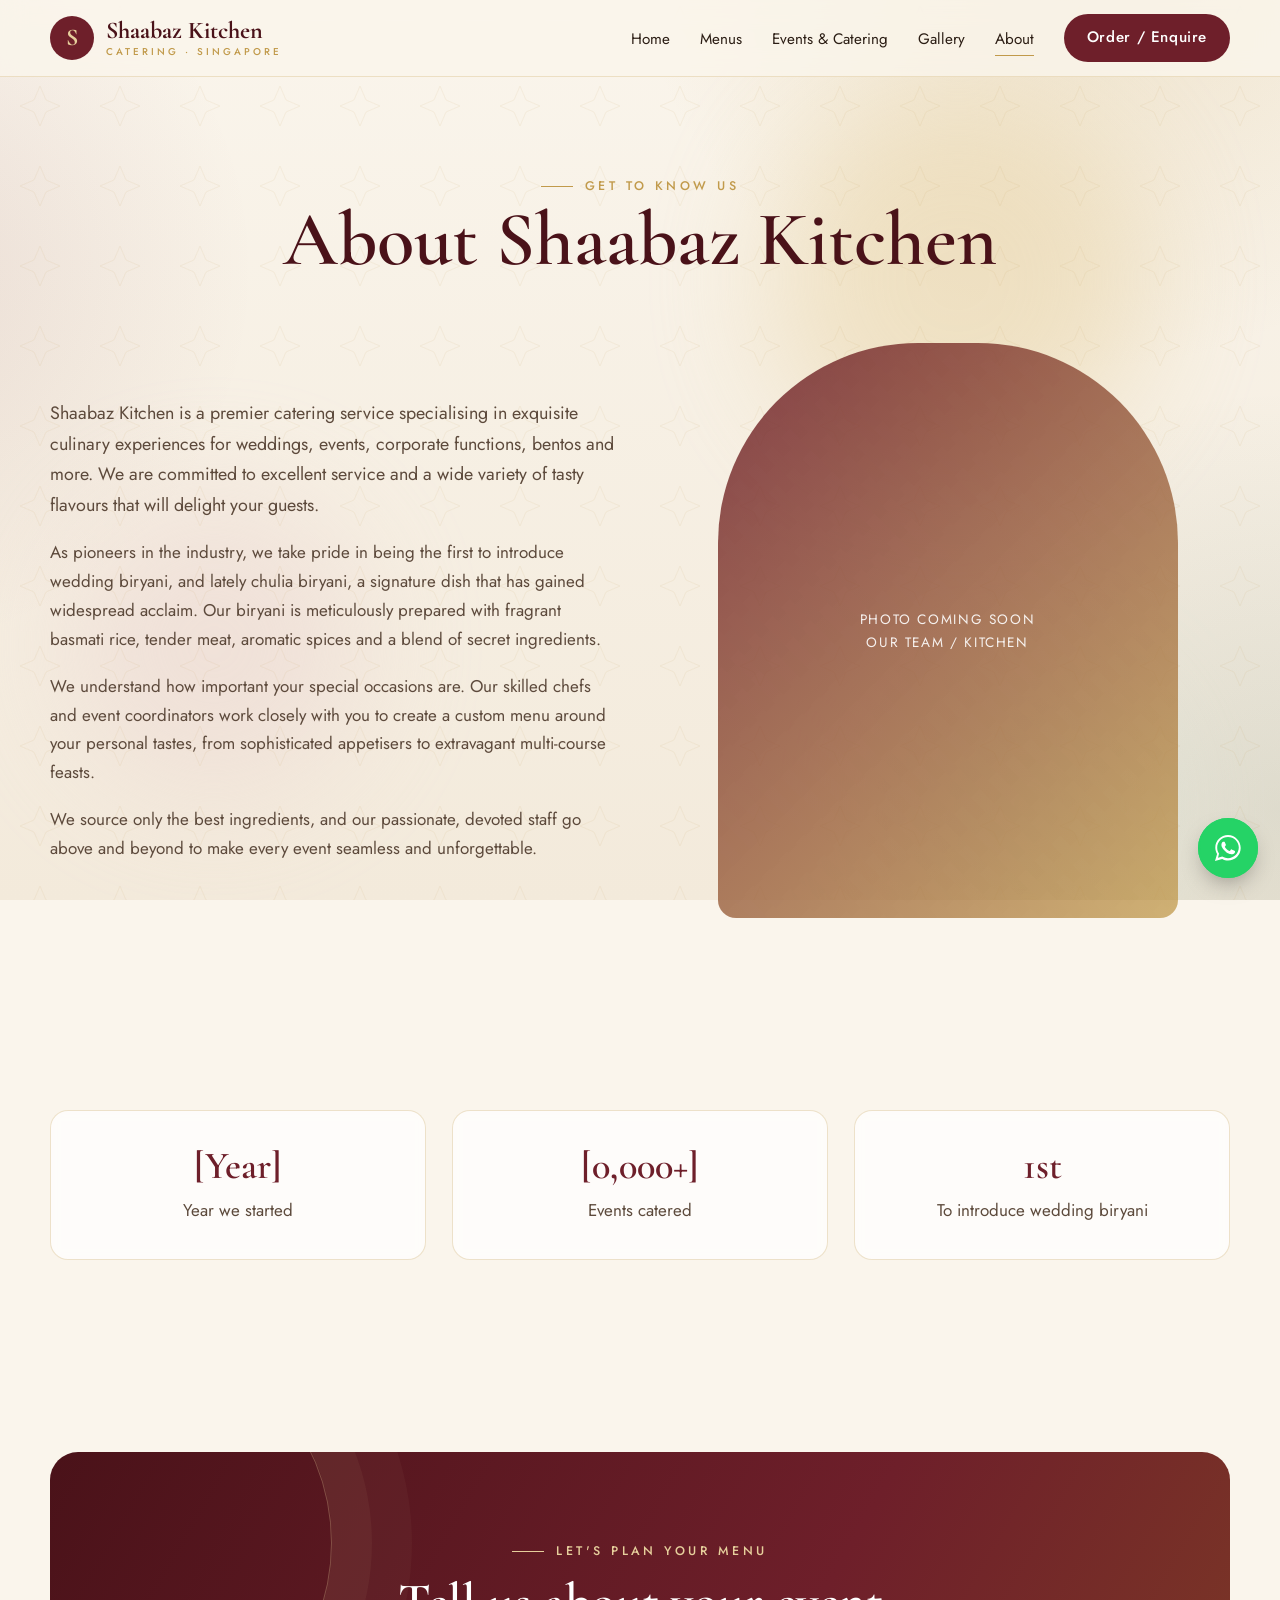
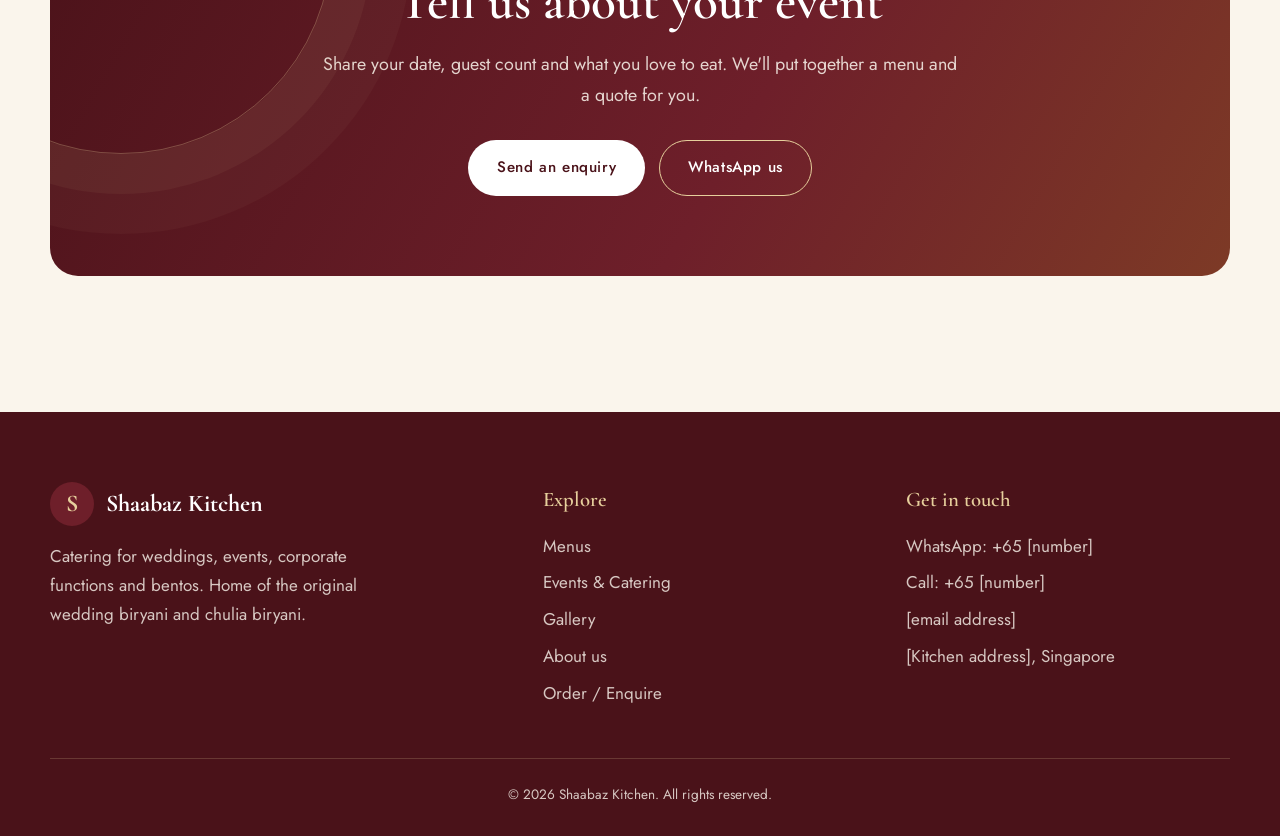
==== about.html @ a8454fdf "Build first version of the new Shaabaz Kitchen website Static site (HTML/CSS/JS, no build step) with" ====
<!doctype html>
<html lang="en">
<head>
<meta charset="utf-8">
<meta name="viewport" content="width=device-width, initial-scale=1">
<title>About Us | Shaabaz Kitchen, Pioneers of Wedding Biryani</title>
<meta name="description" content="Shaabaz Kitchen is a Singapore catering service and the first to introduce wedding biryani and chulia biryani. Learn our story.">
<link rel="canonical" href="https://shaabazkitchen.sg/about.html">
<meta property="og:type" content="website">
<meta property="og:site_name" content="Shaabaz Kitchen">
<meta property="og:title" content="About Us | Shaabaz Kitchen, Pioneers of Wedding Biryani">
<meta property="og:description" content="Shaabaz Kitchen is a Singapore catering service and the first to introduce wedding biryani and chulia biryani. Learn our story.">
<meta property="og:url" content="https://shaabazkitchen.sg/about.html">
<meta property="og:image" content="https://shaabazkitchen.sg/images/og-image.png">
<meta name="theme-color" content="#6e1f2a">
<link rel="icon" href="images/favicon.svg" type="image/svg+xml">
<link rel="preconnect" href="https://fonts.googleapis.com">
<link rel="preconnect" href="https://fonts.gstatic.com" crossorigin>
<link href="https://fonts.googleapis.com/css2?family=Cormorant+Garamond:ital,wght@0,500;0,600;0,700;1,500&family=Jost:wght@300;400;500&display=swap" rel="stylesheet">
<link rel="stylesheet" href="css/style.css">
</head>
<body>
<div class="bg-layers" aria-hidden="true"><span></span><span></span><span></span></div>
<div class="bg-pattern" aria-hidden="true"></div>

<header class="site-header">
  <nav class="nav wrap" aria-label="Main">
    <a class="logo" href="index.html" aria-label="Shaabaz Kitchen home">
      <span class="logo-mark">S</span>
      <span class="logo-text">Shaabaz Kitchen<small>CATERING · SINGAPORE</small></span>
    </a>
    <button class="menu-toggle" aria-label="Open menu" aria-expanded="false" aria-controls="nav-links"><span></span><span></span><span></span></button>
    <ul class="nav-links" id="nav-links">
      <li><a href="index.html">Home</a></li><li><a href="menus.html">Menus</a></li><li><a href="events.html">Events &amp; Catering</a></li><li><a href="gallery.html">Gallery</a></li><li><a href="about.html" aria-current="page">About</a></li>
      <li><a class="btn btn-primary" href="contact.html">Order / Enquire</a></li>
    </ul>
  </nav>
</header>

<main>

<section class="page-hero">
  <div class="wrap">
    <span class="eyebrow reveal">Get to know us</span>
    <h1 class="reveal d1">About Shaabaz Kitchen</h1>
  </div>
</section>
<section style="padding-top:10px">
  <div class="wrap grid-2">
    <div class="reveal">
      <p class="lead">Shaabaz Kitchen is a premier catering service specialising in exquisite culinary experiences for weddings, events, corporate functions, bentos and more. We are committed to excellent service and a wide variety of tasty flavours that will delight your guests.</p>
      <p style="margin-top:18px;color:var(--ink-soft)">As pioneers in the industry, we take pride in being the first to introduce wedding biryani, and lately chulia biryani, a signature dish that has gained widespread acclaim. Our biryani is meticulously prepared with fragrant basmati rice, tender meat, aromatic spices and a blend of secret ingredients.</p>
      <p style="margin-top:18px;color:var(--ink-soft)">We understand how important your special occasions are. Our skilled chefs and event coordinators work closely with you to create a custom menu around your personal tastes, from sophisticated appetisers to extravagant multi-course feasts.</p>
      <p style="margin-top:18px;color:var(--ink-soft)">We source only the best ingredients, and our passionate, devoted staff go above and beyond to make every event seamless and unforgettable.</p>
    </div>
    <div class="reveal d1" style="max-width:460px;margin-inline:auto;width:100%"><div class="ph" style="aspect-ratio:4/5;border-radius:200px 200px var(--radius) var(--radius)">Photo coming soon<br>Our team / kitchen</div></div>
  </div>
</section>
<section>
  <div class="wrap grid-3">
    <div class="card reveal center"><h3 style="font-size:2.4rem;color:var(--maroon)">[Year]</h3><p>Year we started</p></div>
    <div class="card reveal d1 center"><h3 style="font-size:2.4rem;color:var(--maroon)">[0,000+]</h3><p>Events catered</p></div>
    <div class="card reveal d2 center"><h3 style="font-size:2.4rem;color:var(--maroon)">1st</h3><p>To introduce wedding biryani</p></div>
  </div>
</section>

<section class="cta">
  <div class="wrap">
    <div class="band reveal">
      <span class="eyebrow">Let's plan your menu</span>
      <h2>Tell us about your event</h2>
      <p class="lead" style="margin-inline:auto">Share your date, guest count and what you love to eat. We'll put together a menu and a quote for you.</p>
      <div class="btn-row">
        <a class="btn btn-light" href="contact.html">Send an enquiry</a>
        <a class="btn btn-ghost" href="https://wa.me/6500000000" target="_blank" rel="noopener">WhatsApp us</a>
      </div>
    </div>
  </div>
</section>
</main>

<footer class="site-footer">
  <div class="wrap footer-grid">
    <div>
      <a class="logo" href="index.html"><span class="logo-mark">S</span><span class="logo-text">Shaabaz Kitchen</span></a>
      <p style="margin-top:16px;max-width:360px">Catering for weddings, events, corporate functions and bentos. Home of the original wedding biryani and chulia biryani.</p>
    </div>
    <div>
      <h4>Explore</h4>
      <ul>
        <li><a href="menus.html">Menus</a></li>
        <li><a href="events.html">Events &amp; Catering</a></li>
        <li><a href="gallery.html">Gallery</a></li>
        <li><a href="about.html">About us</a></li>
        <li><a href="contact.html">Order / Enquire</a></li>
      </ul>
    </div>
    <div>
      <h4>Get in touch</h4>
      <ul>
        <li><a href="https://wa.me/6500000000" target="_blank" rel="noopener">WhatsApp: +65 [number]</a></li>
        <li><a href="tel:+6500000000">Call: +65 [number]</a></li>
        <li><a href="mailto:hello@shaabazkitchen.sg">[email address]</a></li>
        <li>[Kitchen address], Singapore</li>
      </ul>
    </div>
  </div>
  <div class="wrap footer-bottom">© <span id="year">2026</span> Shaabaz Kitchen. All rights reserved.</div>
</footer>

<a class="wa-float" href="https://wa.me/6500000000?text=Hi%20Shaabaz%20Kitchen!%20I%27d%20like%20to%20enquire%20about%20catering." target="_blank" rel="noopener" aria-label="Chat with us on WhatsApp"><svg viewBox="0 0 32 32" aria-hidden="true"><path d="M16 3C9 3 3.3 8.6 3.3 15.6c0 2.3.6 4.5 1.8 6.4L3 29l7.2-1.9c1.8 1 3.8 1.5 5.8 1.5 7 0 12.7-5.6 12.7-12.6S23 3 16 3zm0 23.2c-1.9 0-3.7-.5-5.3-1.4l-.4-.2-4.3 1.1 1.1-4.1-.3-.4c-1-1.6-1.6-3.5-1.6-5.5C5.2 9.8 10 5.1 16 5.1s10.8 4.7 10.8 10.5S21.9 26.2 16 26.2zm5.9-7.8c-.3-.2-1.9-.9-2.2-1-.3-.1-.5-.2-.7.2-.2.3-.8 1-1 1.2-.2.2-.4.2-.7.1-.3-.2-1.4-.5-2.6-1.6-1-.9-1.6-1.9-1.8-2.2-.2-.3 0-.5.1-.7l.5-.6c.2-.2.2-.3.3-.6.1-.2 0-.4 0-.6l-1-2.4c-.3-.6-.5-.5-.7-.5h-.6c-.2 0-.6.1-.9.4-.3.3-1.2 1.1-1.2 2.8s1.2 3.2 1.4 3.5c.2.2 2.4 3.6 5.8 5 .8.3 1.4.5 1.9.7.8.3 1.5.2 2.1.1.6-.1 1.9-.8 2.2-1.5.3-.7.3-1.4.2-1.5-.1-.2-.3-.3-.6-.4z"/></svg></a>

<script src="js/main.js" defer></script>
</body>
</html>
---- css/style.css ----
/* ==========================================================
   Shaabaz Kitchen — main stylesheet
   Colours live at the top so they are easy to change.
   ========================================================== */
:root {
  --cream: #faf5ec;
  --cream-2: #f3eadb;
  --ink: #2b1d14;
  --ink-soft: #5d4a3c;
  --maroon: #6e1f2a;
  --maroon-dark: #4a1219;
  --gold: #c19a4b;
  --gold-soft: #e6cf9c;
  --emerald: #1f4d3f;
  --white: #fff;
  --radius: 18px;
  --shadow: 0 18px 40px -20px rgba(74, 18, 25, .35);
  --serif: "Cormorant Garamond", Georgia, serif;
  --sans: "Jost", system-ui, -apple-system, "Segoe UI", sans-serif;
  --max: 1180px;
}

* { box-sizing: border-box; margin: 0; padding: 0; }
html { scroll-behavior: smooth; }
body {
  font-family: var(--sans);
  color: var(--ink);
  background: var(--cream);
  line-height: 1.7;
  font-size: 17px;
  overflow-x: hidden;
}
img { max-width: 100%; display: block; }
a { color: inherit; }

/* ---------- Layered background (fixed behind everything) ---------- */
.bg-layers { position: fixed; inset: 0; z-index: -2; overflow: hidden; pointer-events: none; }
.bg-layers::before {
  content: ""; position: absolute; inset: 0;
  background:
    radial-gradient(60vw 60vw at 85% -10%, rgba(193, 154, 75, .22), transparent 60%),
    radial-gradient(50vw 50vw at -10% 30%, rgba(110, 31, 42, .10), transparent 60%),
    radial-gradient(55vw 55vw at 100% 90%, rgba(31, 77, 63, .10), transparent 60%),
    linear-gradient(180deg, var(--cream), var(--cream-2));
}
/* soft moving glow blobs */
.bg-layers span {
  position: absolute; border-radius: 50%; filter: blur(60px); opacity: .45;
  animation: drift 24s ease-in-out infinite alternate;
}
.bg-layers span:nth-child(1) { width: 380px; height: 380px; background: var(--gold-soft); top: 10%; left: 60%; }
.bg-layers span:nth-child(2) { width: 300px; height: 300px; background: #ead3d0; top: 55%; left: 5%; animation-delay: -8s; }
.bg-layers span:nth-child(3) { width: 260px; height: 260px; background: #cfe0d6; top: 75%; left: 70%; animation-delay: -16s; }
@keyframes drift {
  from { transform: translate(0, 0) scale(1); }
  to   { transform: translate(-60px, 40px) scale(1.15); }
}
/* faint pattern on top of the colours */
.bg-pattern {
  position: fixed; inset: 0; z-index: -1; pointer-events: none; opacity: .5;
  background-image: url("data:image/svg+xml,%3Csvg xmlns='http://www.w3.org/2000/svg' width='80' height='80' viewBox='0 0 80 80'%3E%3Cpath d='M40 6l6 14 14 6-14 6-6 14-6-14-14-6 14-6z' fill='none' stroke='%23c19a4b' stroke-opacity='.18'/%3E%3C/svg%3E");
}

/* ---------- Cursor ripple ---------- */
.ripple-layer { position: fixed; inset: 0; pointer-events: none; z-index: 9998; overflow: hidden; }
.ripple {
  position: absolute; width: 16px; height: 16px; margin: -8px 0 0 -8px;
  border-radius: 50%; border: 1.5px solid rgba(193, 154, 75, .75);
  animation: ripple 1.1s ease-out forwards;
}
.ripple.big { border-color: rgba(110, 31, 42, .6); animation-duration: 1.4s; }
@keyframes ripple {
  from { transform: scale(1); opacity: .9; }
  to   { transform: scale(9); opacity: 0; }
}
.cursor-dot {
  position: fixed; width: 10px; height: 10px; margin: -5px 0 0 -5px; border-radius: 50%;
  background: var(--gold); pointer-events: none; z-index: 9999;
  transition: transform .15s ease, background .2s; opacity: 0;
}
.cursor-dot.on { opacity: 1; }
.cursor-dot.hover { transform: scale(3.2); background: rgba(110, 31, 42, .35); }

/* ---------- Layout helpers ---------- */
.wrap { width: min(var(--max), 100% - 32px); margin-inline: auto; }
section { padding: 96px 0; }
.eyebrow {
  font-size: .78rem; letter-spacing: .28em; text-transform: uppercase; color: var(--gold);
  font-weight: 500; display: inline-flex; align-items: center; gap: 12px;
}
.eyebrow::before { content: ""; width: 32px; height: 1px; background: var(--gold); }
h1, h2, h3 { font-family: var(--serif); font-weight: 600; line-height: 1.12; color: var(--maroon-dark); }
h1 { font-size: clamp(2.6rem, 6vw, 5rem); }
h2 { font-size: clamp(2rem, 4vw, 3.2rem); margin: 12px 0 18px; }
h3 { font-size: 1.6rem; }
.lead { font-size: 1.12rem; color: var(--ink-soft); max-width: 640px; }
.center { text-align: center; }
.center .lead { margin-inline: auto; }
.center .eyebrow::after { content: ""; width: 32px; height: 1px; background: var(--gold); }

.btn {
  display: inline-flex; align-items: center; gap: 10px; padding: 14px 28px; border-radius: 999px;
  text-decoration: none; font-weight: 500; letter-spacing: .04em; font-size: .95rem;
  transition: transform .25s ease, box-shadow .25s ease, background .25s;
  border: 1px solid transparent; cursor: pointer;
}
.btn:hover { transform: translateY(-2px); box-shadow: var(--shadow); }
.btn-primary { background: var(--maroon); color: var(--white); }
.btn-primary:hover { background: var(--maroon-dark); }
.btn-ghost { border-color: var(--gold); color: var(--maroon-dark); background: rgba(255,255,255,.5); }
.btn-light { background: var(--white); color: var(--maroon-dark); }
.btn-row { display: flex; flex-wrap: wrap; gap: 14px; margin-top: 30px; }

/* ---------- Header ---------- */
.site-header {
  position: sticky; top: 0; z-index: 50;
  background: rgba(250, 245, 236, .8); backdrop-filter: blur(12px);
  border-bottom: 1px solid rgba(193, 154, 75, .25);
}
.nav { display: flex; align-items: center; justify-content: space-between; height: 76px; }
.logo { text-decoration: none; display: flex; align-items: center; gap: 12px; }
.logo-mark {
  width: 44px; height: 44px; border-radius: 50%; display: grid; place-items: center;
  background: var(--maroon); color: var(--gold-soft); font-family: var(--serif); font-size: 1.5rem; font-weight: 700;
}
.logo-text { font-family: var(--serif); font-size: 1.5rem; font-weight: 700; color: var(--maroon-dark); line-height: 1; }
.logo-text small { display: block; font-family: var(--sans); font-size: .62rem; letter-spacing: .3em; color: var(--gold); font-weight: 500; margin-top: 4px; }
.nav-links { display: flex; gap: 30px; list-style: none; align-items: center; }
.nav-links a { text-decoration: none; font-size: .95rem; position: relative; padding: 6px 0; }
.nav-links a::after {
  content: ""; position: absolute; left: 0; bottom: 0; height: 1px; width: 100%;
  background: var(--gold); transform: scaleX(0); transform-origin: left; transition: transform .3s;
}
.nav-links a:hover::after, .nav-links a[aria-current="page"]::after { transform: scaleX(1); }
.nav-links .btn { padding: 10px 22px; color: var(--white); }
.nav-links .btn::after { display: none; }
.menu-toggle { display: none; background: none; border: 0; width: 44px; height: 44px; cursor: pointer; }
.menu-toggle span { display: block; width: 24px; height: 2px; background: var(--maroon-dark); margin: 5px auto; transition: .3s; }

@media (max-width: 900px) {
  .menu-toggle { display: block; }
  .nav-links {
    position: fixed; inset: 76px 0 auto 0; flex-direction: column; gap: 0;
    background: var(--cream); padding: 12px 16px 24px; border-bottom: 1px solid var(--gold-soft);
    transform: translateY(-120%); transition: transform .35s ease; z-index: -1;
  }
  .nav-links.open { transform: translateY(0); }
  .nav-links li { width: 100%; }
  .nav-links a { display: block; padding: 14px 0; border-bottom: 1px solid rgba(193,154,75,.2); }
  .nav-links .btn { margin-top: 14px; justify-content: center; }
  .menu-toggle[aria-expanded="true"] span:nth-child(1) { transform: translateY(7px) rotate(45deg); }
  .menu-toggle[aria-expanded="true"] span:nth-child(2) { opacity: 0; }
  .menu-toggle[aria-expanded="true"] span:nth-child(3) { transform: translateY(-7px) rotate(-45deg); }
}

/* ---------- Hero ---------- */
.hero { padding: 80px 0 110px; position: relative; }
.hero-grid { display: grid; grid-template-columns: 1.05fr .95fr; gap: 60px; align-items: center; }
.hero h1 em { font-style: italic; color: var(--gold); }
.hero-visual { position: relative; aspect-ratio: 4/5; }
.hero-visual .ph { position: absolute; border-radius: 200px 200px var(--radius) var(--radius); }
.hero-visual .ph.main { inset: 0 12% 8% 0; }
.hero-visual .ph.small {
  width: 46%; aspect-ratio: 1; right: 0; bottom: 0; border-radius: 50%;
  border: 8px solid var(--cream); box-shadow: var(--shadow);
}
.badge-float {
  position: absolute; left: -18px; bottom: 16%; background: var(--white); padding: 14px 20px;
  border-radius: 14px; box-shadow: var(--shadow); font-size: .9rem; animation: bob 5s ease-in-out infinite;
}
.badge-float strong { display: block; font-family: var(--serif); font-size: 1.3rem; color: var(--maroon); }
@keyframes bob { 50% { transform: translateY(-10px); } }

.page-hero { padding: 90px 0 50px; text-align: center; }
.page-hero .lead { margin: 14px auto 0; }

/* ---------- Photo placeholders ---------- */
.ph {
  background:
    linear-gradient(135deg, rgba(110,31,42,.85), rgba(193,154,75,.75)),
    repeating-linear-gradient(45deg, rgba(255,255,255,.06) 0 12px, transparent 12px 24px);
  color: rgba(255,255,255,.9); display: grid; place-items: center; text-align: center;
  font-size: .85rem; letter-spacing: .12em; text-transform: uppercase; padding: 16px; overflow: hidden;
}
.ph.alt { background: linear-gradient(135deg, rgba(31,77,63,.85), rgba(193,154,75,.7)); }
.ph img { width: 100%; height: 100%; object-fit: cover; }

/* ---------- Cards & grids ---------- */
.grid-3 { display: grid; grid-template-columns: repeat(3, 1fr); gap: 26px; }
.grid-2 { display: grid; grid-template-columns: repeat(2, 1fr); gap: 50px; align-items: center; }
.card {
  background: rgba(255,255,255,.72); backdrop-filter: blur(6px);
  border: 1px solid rgba(193,154,75,.28); border-radius: var(--radius); padding: 34px 30px;
  transition: transform .35s ease, box-shadow .35s ease;
}
.card:hover { transform: translateY(-6px); box-shadow: var(--shadow); }
.card .icon {
  width: 56px; height: 56px; border-radius: 50%; display: grid; place-items: center;
  background: var(--cream-2); color: var(--maroon); font-size: 1.5rem; margin-bottom: 18px;
}
.card h3 { margin-bottom: 8px; }
.card p { color: var(--ink-soft); }
.card a.more { display: inline-block; margin-top: 14px; color: var(--maroon); font-weight: 500; text-decoration: none; }

/* Signature biryani band */
.band {
  background: linear-gradient(120deg, var(--maroon-dark), var(--maroon) 60%, #7d3a26);
  color: var(--cream); border-radius: 28px; padding: 70px 60px; position: relative; overflow: hidden;
}
.band h2 { color: var(--white); }
.band .eyebrow { color: var(--gold-soft); }
.band .eyebrow::before { background: var(--gold-soft); }
.band p { color: rgba(250,245,236,.85); }
.band::after {
  content: ""; position: absolute; width: 420px; height: 420px; right: -120px; top: -120px;
  border: 1px solid rgba(230,207,156,.3); border-radius: 50%;
  box-shadow: 0 0 0 40px rgba(230,207,156,.05), 0 0 0 80px rgba(230,207,156,.04);
}
.band .ph { border-radius: 50%; aspect-ratio: 1; border: 6px solid rgba(230,207,156,.4); }

/* Steps */
.steps { counter-reset: step; }
.steps .card { position: relative; padding-top: 50px; }
.steps .card::before {
  counter-increment: step; content: "0" counter(step);
  position: absolute; top: 18px; right: 24px; font-family: var(--serif); font-size: 2.6rem; color: var(--gold-soft);
}

/* Testimonials */
.quote { font-family: var(--serif); font-size: 1.35rem; font-style: italic; color: var(--maroon-dark); line-height: 1.5; }
.quote-by { margin-top: 18px; font-size: .9rem; color: var(--gold); letter-spacing: .1em; text-transform: uppercase; }

/* ---------- Menu page (package cards) ---------- */
.tabs { display: flex; flex-wrap: wrap; justify-content: center; gap: 10px; margin: 10px 0 46px; }
.tab {
  border: 1px solid var(--gold); background: transparent; padding: 10px 22px; border-radius: 999px;
  font: inherit; font-size: .92rem; cursor: pointer; color: var(--maroon-dark); transition: .25s;
}
.tab[aria-selected="true"], .tab:hover { background: var(--maroon); color: var(--white); border-color: var(--maroon); }
.menu-panel[hidden] { display: none; }
.pkg-grid { display: grid; grid-template-columns: repeat(auto-fill, minmax(300px, 1fr)); gap: 26px; }
.pkg { display: flex; flex-direction: column; padding: 0; overflow: hidden; }
.pkg .ph { aspect-ratio: 16/10; border-radius: 0; }
.pkg-body { padding: 26px 26px 30px; display: flex; flex-direction: column; flex: 1; }
.pkg-top { display: flex; justify-content: space-between; align-items: baseline; gap: 10px; }
.price { font-family: var(--serif); font-size: 1.9rem; color: var(--maroon); font-weight: 700; white-space: nowrap; }
.price small { font-family: var(--sans); font-size: .8rem; color: var(--ink-soft); font-weight: 400; }
.pkg-meta { font-size: .85rem; color: var(--gold); letter-spacing: .08em; text-transform: uppercase; margin: 4px 0 14px; }
.pkg ul { list-style: none; margin-bottom: 22px; flex: 1; }
.pkg li { padding: 7px 0 7px 22px; border-bottom: 1px dashed rgba(193,154,75,.35); position: relative; font-size: .97rem; }
.pkg li::before { content: "✦"; position: absolute; left: 0; color: var(--gold); font-size: .75rem; top: 10px; }
.pkg .btn { align-self: flex-start; }
.tag {
  display: inline-block; font-size: .7rem; letter-spacing: .12em; text-transform: uppercase;
  background: var(--gold-soft); color: var(--maroon-dark); padding: 4px 10px; border-radius: 999px; margin-bottom: 10px;
}
.notice {
  border: 1px dashed var(--gold); background: rgba(230,207,156,.2); border-radius: 12px;
  padding: 14px 18px; font-size: .92rem; color: var(--ink-soft); margin-bottom: 30px; text-align: center;
}

/* ---------- Gallery ---------- */
.masonry { columns: 3 280px; column-gap: 20px; }
.masonry .ph { break-inside: avoid; margin-bottom: 20px; border-radius: var(--radius); transition: transform .4s; }
.masonry .ph:hover { transform: scale(1.02); }
.masonry .ph.t { aspect-ratio: 3/4; } .masonry .ph.s { aspect-ratio: 1; } .masonry .ph.w { aspect-ratio: 4/3; }

/* ---------- Contact ---------- */
.contact-list { list-style: none; display: grid; gap: 18px; margin-top: 24px; }
.contact-list li { display: flex; gap: 16px; align-items: flex-start; }
.contact-list .icon { flex: none; width: 46px; height: 46px; margin: 0; font-size: 1.2rem; }
.contact-list strong { display: block; font-family: var(--serif); font-size: 1.2rem; color: var(--maroon-dark); }
form { display: grid; gap: 16px; }
.form-row { display: grid; grid-template-columns: 1fr 1fr; gap: 16px; }
label { font-size: .85rem; color: var(--ink-soft); display: grid; gap: 6px; }
input, select, textarea {
  font: inherit; padding: 13px 16px; border-radius: 12px; border: 1px solid rgba(193,154,75,.5);
  background: rgba(255,255,255,.85); color: var(--ink); width: 100%;
}
input:focus, select:focus, textarea:focus { outline: 2px solid var(--gold); outline-offset: 1px; }

/* ---------- CTA + footer ---------- */
.cta { text-align: center; }
.cta .band { padding: 80px 30px; }
.cta .band::after { left: -140px; right: auto; }
.cta .btn-row { justify-content: center; }
.site-footer { background: var(--maroon-dark); color: rgba(250,245,236,.8); padding: 70px 0 30px; margin-top: 40px; }
.footer-grid { display: grid; grid-template-columns: 1.4fr 1fr 1fr; gap: 40px; }
.site-footer h4 { font-family: var(--serif); color: var(--gold-soft); font-size: 1.3rem; margin-bottom: 14px; font-weight: 600; }
.site-footer ul { list-style: none; display: grid; gap: 8px; }
.site-footer a { text-decoration: none; }
.site-footer a:hover { color: var(--gold-soft); }
.site-footer .logo-text { color: var(--white); }
.footer-bottom { border-top: 1px solid rgba(230,207,156,.2); margin-top: 50px; padding-top: 24px; font-size: .85rem; text-align: center; }

/* ---------- WhatsApp floating button ---------- */
.wa-float {
  position: fixed; right: 22px; bottom: 22px; z-index: 60; width: 60px; height: 60px; border-radius: 50%;
  background: #25d366; display: grid; place-items: center; box-shadow: 0 10px 25px -8px rgba(0,0,0,.4);
  transition: transform .25s;
}
.wa-float:hover { transform: scale(1.08); }
.wa-float svg { width: 32px; height: 32px; fill: #fff; }
.wa-float::before {
  content: ""; position: absolute; inset: 0; border-radius: 50%; border: 2px solid #25d366;
  animation: pulse 2.4s ease-out infinite;
}
@keyframes pulse { from { transform: scale(1); opacity: .8; } to { transform: scale(1.7); opacity: 0; } }

/* ---------- Scroll fade-in ---------- */
.reveal { opacity: 0; transform: translateY(34px); transition: opacity .9s ease, transform .9s ease; }
.reveal.in { opacity: 1; transform: none; }
.reveal.d1 { transition-delay: .12s; } .reveal.d2 { transition-delay: .24s; } .reveal.d3 { transition-delay: .36s; }

/* ---------- Responsive ---------- */
@media (max-width: 900px) {
  section { padding: 70px 0; }
  .hero { padding-top: 40px; }
  .hero-grid, .grid-2 { grid-template-columns: 1fr; gap: 40px; }
  .hero-visual { max-width: 440px; margin-inline: auto; width: 100%; }
  .grid-3 { grid-template-columns: 1fr; }
  .band { padding: 50px 26px; }
  .footer-grid { grid-template-columns: 1fr; }
  .form-row { grid-template-columns: 1fr; }
}
@media (hover: none) { .cursor-dot { display: none; } }
@media (prefers-reduced-motion: reduce) {
  *, *::before, *::after { animation: none !important; transition: none !important; }
  .reveal { opacity: 1; transform: none; }
  html { scroll-behavior: auto; }
}

/* outline button on dark backgrounds */
.band .btn-ghost { background: transparent; border-color: var(--gold-soft); color: var(--white); }
.band .btn-ghost:hover { background: rgba(255,255,255,.1); }
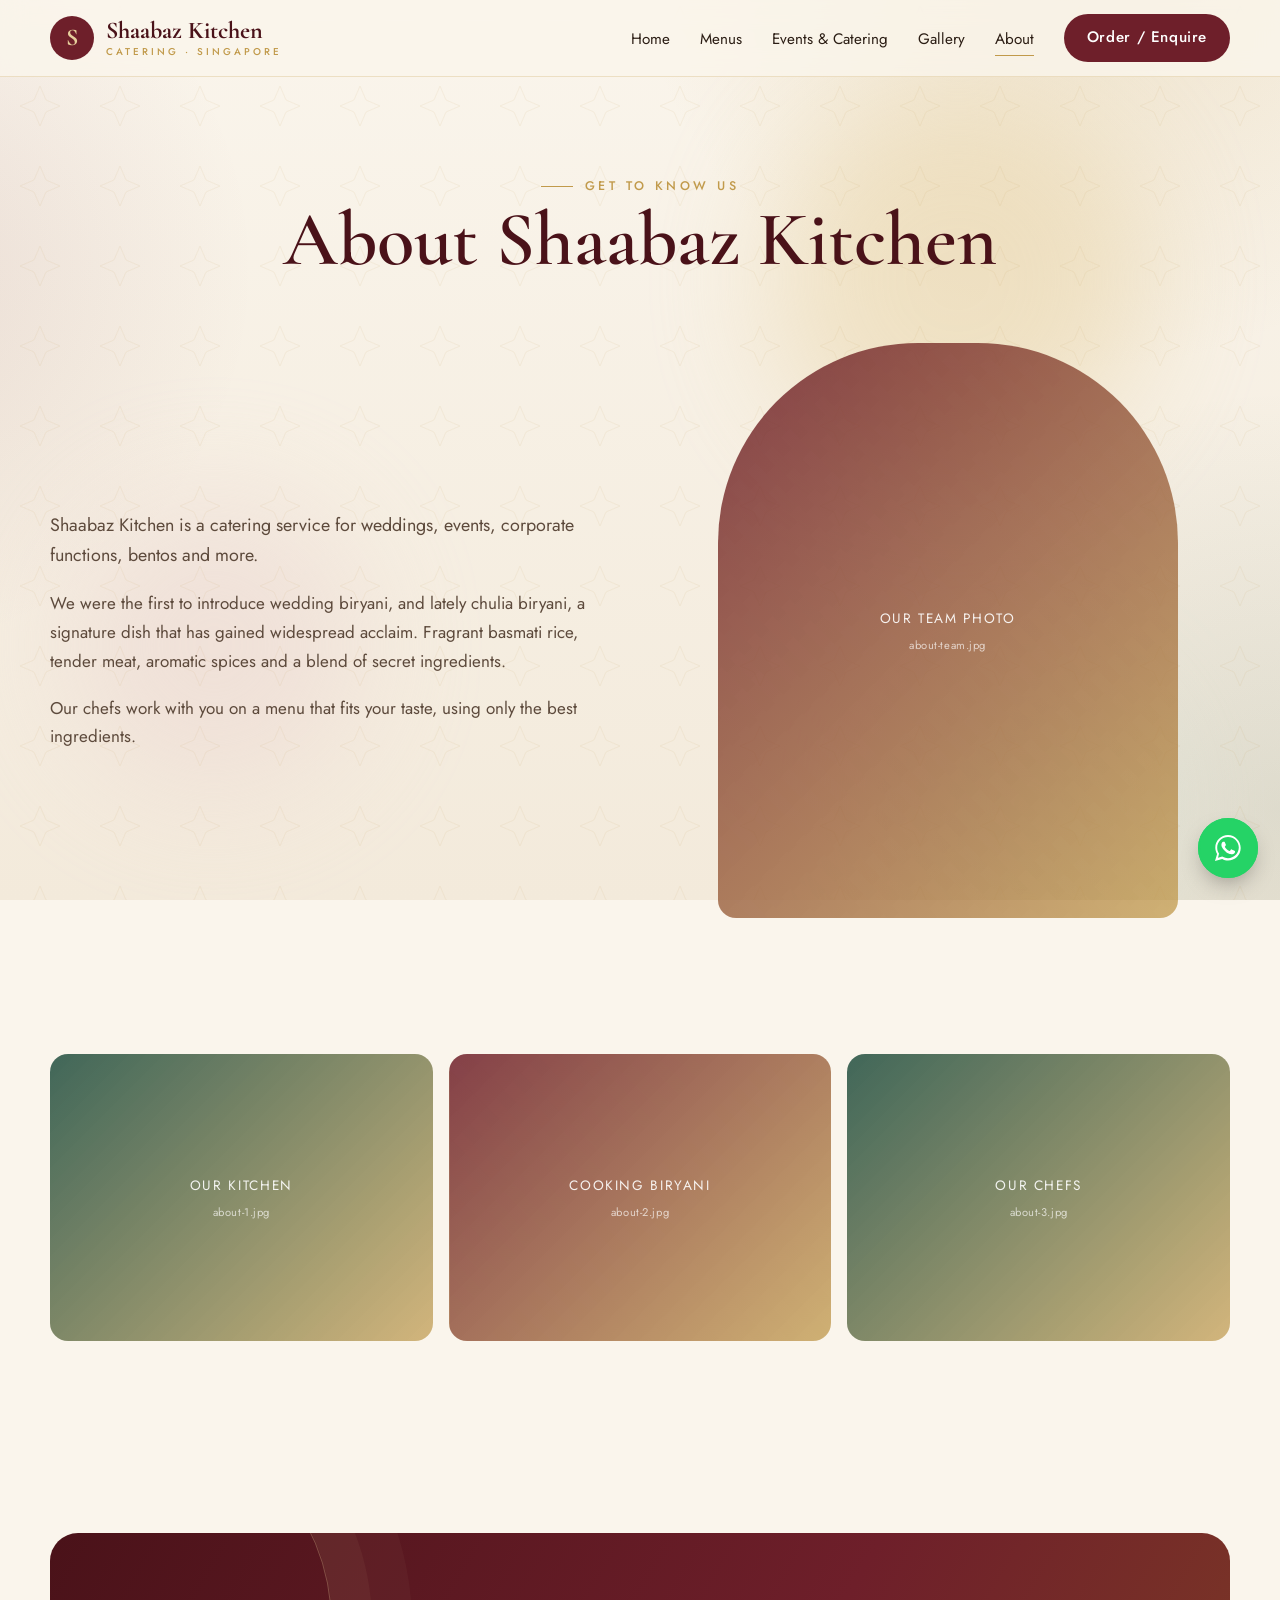
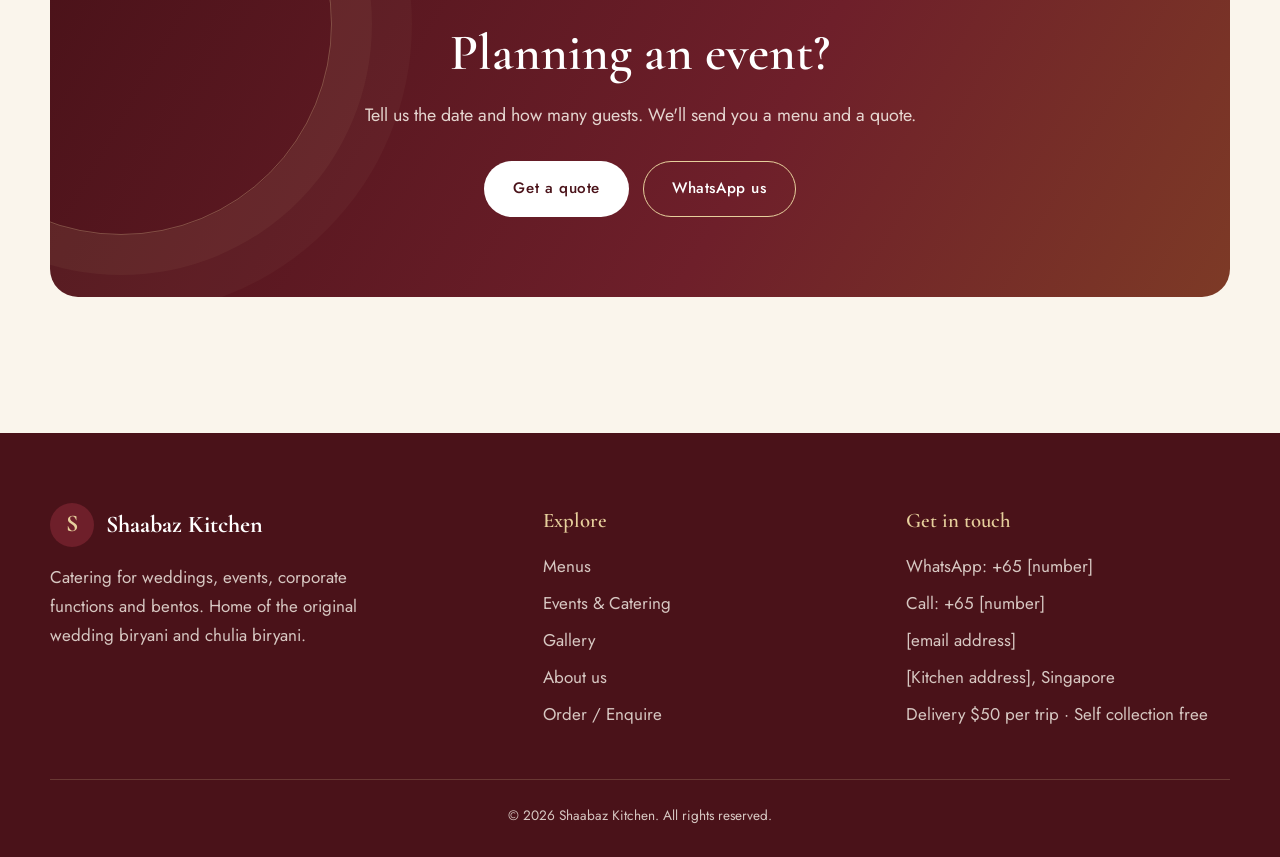
==== commit d40499d5: "Make the site photo-first and sort menus into four categories - Menus grouped Buffet | Bento | Festi" ====
--- a/about.html
+++ b/about.html
@@ -4,12 +4,12 @@
 <meta charset="utf-8">
 <meta name="viewport" content="width=device-width, initial-scale=1">
 <title>About Us | Shaabaz Kitchen, Pioneers of Wedding Biryani</title>
-<meta name="description" content="Shaabaz Kitchen is a Singapore catering service and the first to introduce wedding biryani and chulia biryani. Learn our story.">
+<meta name="description" content="Shaabaz Kitchen is a Singapore catering service and the first to introduce wedding biryani and chulia biryani.">
 <link rel="canonical" href="https://shaabazkitchen.sg/about.html">
 <meta property="og:type" content="website">
 <meta property="og:site_name" content="Shaabaz Kitchen">
 <meta property="og:title" content="About Us | Shaabaz Kitchen, Pioneers of Wedding Biryani">
-<meta property="og:description" content="Shaabaz Kitchen is a Singapore catering service and the first to introduce wedding biryani and chulia biryani. Learn our story.">
+<meta property="og:description" content="Shaabaz Kitchen is a Singapore catering service and the first to introduce wedding biryani and chulia biryani.">
 <meta property="og:url" content="https://shaabazkitchen.sg/about.html">
 <meta property="og:image" content="https://shaabazkitchen.sg/images/og-image.png">
 <meta name="theme-color" content="#6e1f2a">
@@ -48,30 +48,24 @@
 <section style="padding-top:10px">
   <div class="wrap grid-2">
     <div class="reveal">
-      <p class="lead">Shaabaz Kitchen is a premier catering service specialising in exquisite culinary experiences for weddings, events, corporate functions, bentos and more. We are committed to excellent service and a wide variety of tasty flavours that will delight your guests.</p>
-      <p style="margin-top:18px;color:var(--ink-soft)">As pioneers in the industry, we take pride in being the first to introduce wedding biryani, and lately chulia biryani, a signature dish that has gained widespread acclaim. Our biryani is meticulously prepared with fragrant basmati rice, tender meat, aromatic spices and a blend of secret ingredients.</p>
-      <p style="margin-top:18px;color:var(--ink-soft)">We understand how important your special occasions are. Our skilled chefs and event coordinators work closely with you to create a custom menu around your personal tastes, from sophisticated appetisers to extravagant multi-course feasts.</p>
-      <p style="margin-top:18px;color:var(--ink-soft)">We source only the best ingredients, and our passionate, devoted staff go above and beyond to make every event seamless and unforgettable.</p>
+      <p class="lead">Shaabaz Kitchen is a catering service for weddings, events, corporate functions, bentos and more.</p>
+      <p style="margin-top:18px;color:var(--ink-soft)">We were the first to introduce wedding biryani, and lately chulia biryani, a signature dish that has gained widespread acclaim. Fragrant basmati rice, tender meat, aromatic spices and a blend of secret ingredients.</p>
+      <p style="margin-top:18px;color:var(--ink-soft)">Our chefs work with you on a menu that fits your taste, using only the best ingredients.</p>
     </div>
-    <div class="reveal d1" style="max-width:460px;margin-inline:auto;width:100%"><div class="ph" style="aspect-ratio:4/5;border-radius:200px 200px var(--radius) var(--radius)">Photo coming soon<br>Our team / kitchen</div></div>
+    <div class="reveal d1" style="max-width:460px;margin-inline:auto;width:100%"><div class="ph " data-photo="images/photos/about-team.jpg" role="img" aria-label="Our team photo" style="aspect-ratio:4/5;border-radius:200px 200px var(--radius) var(--radius)"><span>Our team photo<em>about-team.jpg</em></span></div></div>
   </div>
 </section>
-<section>
-  <div class="wrap grid-3">
-    <div class="card reveal center"><h3 style="font-size:2.4rem;color:var(--maroon)">[Year]</h3><p>Year we started</p></div>
-    <div class="card reveal d1 center"><h3 style="font-size:2.4rem;color:var(--maroon)">[0,000+]</h3><p>Events catered</p></div>
-    <div class="card reveal d2 center"><h3 style="font-size:2.4rem;color:var(--maroon)">1st</h3><p>To introduce wedding biryani</p></div>
-  </div>
+<section style="padding-top:0">
+  <div class="wrap strip"><div class="ph alt reveal" data-photo="images/photos/about-1.jpg" role="img" aria-label="Our kitchen"><span>Our kitchen<em>about-1.jpg</em></span></div><div class="ph reveal" data-photo="images/photos/about-2.jpg" role="img" aria-label="Cooking biryani"><span>Cooking biryani<em>about-2.jpg</em></span></div><div class="ph alt reveal" data-photo="images/photos/about-3.jpg" role="img" aria-label="Our chefs"><span>Our chefs<em>about-3.jpg</em></span></div></div>
 </section>
 
 <section class="cta">
   <div class="wrap">
     <div class="band reveal">
-      <span class="eyebrow">Let's plan your menu</span>
-      <h2>Tell us about your event</h2>
-      <p class="lead" style="margin-inline:auto">Share your date, guest count and what you love to eat. We'll put together a menu and a quote for you.</p>
+      <h2>Planning an event?</h2>
+      <p class="lead" style="margin-inline:auto">Tell us the date and how many guests. We'll send you a menu and a quote.</p>
       <div class="btn-row">
-        <a class="btn btn-light" href="contact.html">Send an enquiry</a>
+        <a class="btn btn-light" href="contact.html">Get a quote</a>
         <a class="btn btn-ghost" href="https://wa.me/6500000000" target="_blank" rel="noopener">WhatsApp us</a>
       </div>
     </div>
@@ -102,6 +96,7 @@
         <li><a href="tel:+6500000000">Call: +65 [number]</a></li>
         <li><a href="mailto:hello@shaabazkitchen.sg">[email address]</a></li>
         <li>[Kitchen address], Singapore</li>
+        <li>Delivery $50 per trip · Self collection free</li>
       </ul>
     </div>
   </div>
--- a/css/style.css
+++ b/css/style.css
@@ -333,3 +333,106 @@
 /* outline button on dark backgrounds */
 .band .btn-ghost { background: transparent; border-color: var(--gold-soft); color: var(--white); }
 .band .btn-ghost:hover { background: rgba(255,255,255,.1); }
+
+/* ==========================================================
+   v2: photo-first layout
+   ========================================================== */
+
+/* Photo spots: label shows until a real photo is dropped into images/photos/ */
+.ph { background-size: cover; background-position: center; position: relative; }
+.ph span { display: grid; gap: 6px; }
+.ph span em { font-style: normal; font-size: .7rem; letter-spacing: .05em; text-transform: none; opacity: .75; }
+.ph.has-photo span { display: none; }
+.ph.round { border-radius: 50%; aspect-ratio: 1; border: 6px solid rgba(230,207,156,.4); }
+
+/* Full-width hero, ready for a background video */
+.hero-full {
+  position: relative; min-height: clamp(520px, 78vh, 760px); display: grid; align-items: end;
+  overflow: hidden; isolation: isolate; color: var(--white);
+}
+.hero-media { position: absolute; inset: 0; z-index: -1; }
+.hero-media video, .hero-media .ph { position: absolute; inset: 0; width: 100%; height: 100%; object-fit: cover; }
+.hero-media .ph {
+  background-color: #3a1a12;
+  background-image: radial-gradient(60% 50% at 50% 70%, rgba(193,154,75,.55), transparent 70%),
+                    linear-gradient(180deg, #2b120d, #5a2418 70%, #3a1a12);
+  align-items: start; padding-top: 110px;
+}
+.hero-media .ph.has-photo { background-size: cover; }
+.hero-media::after {
+  content: ""; position: absolute; inset: 0;
+  background: linear-gradient(180deg, rgba(20,8,6,.15) 0%, rgba(20,8,6,.25) 45%, rgba(20,8,6,.8) 100%);
+}
+/* soft rising steam, sits over the photo or video */
+.steam { position: absolute; left: 50%; bottom: 30%; width: 260px; height: 320px; transform: translateX(-50%); z-index: 1; }
+.steam span {
+  position: absolute; bottom: 0; width: 70px; height: 160px; border-radius: 50%;
+  background: rgba(255,255,255,.35); filter: blur(22px); opacity: 0;
+  animation: steam 6s ease-in infinite;
+}
+.steam span:nth-child(1) { left: 20px; }
+.steam span:nth-child(2) { left: 90px; animation-delay: 1.5s; }
+.steam span:nth-child(3) { left: 150px; animation-delay: 3s; }
+.steam span:nth-child(4) { left: 60px; animation-delay: 4.5s; }
+@keyframes steam {
+  0% { transform: translateY(0) scaleX(1); opacity: 0; }
+  20% { opacity: .7; }
+  100% { transform: translateY(-260px) scaleX(1.8); opacity: 0; }
+}
+.hero-copy { padding-block: 0 70px; position: relative; z-index: 2; }
+.hero-copy h1 { color: var(--white); max-width: 760px; }
+.hero-copy h1 em { color: var(--gold-soft); }
+.hero-copy p { font-size: 1.15rem; max-width: 520px; margin-top: 12px; color: rgba(255,255,255,.9); }
+.hero-copy .eyebrow { color: var(--gold-soft); }
+.hero-copy .eyebrow::before { background: var(--gold-soft); }
+.hero-copy .btn-ghost { background: transparent; border-color: var(--gold-soft); color: var(--white); }
+
+/* Four menu categories as big photo tiles */
+.cat-grid { display: grid; grid-template-columns: repeat(4, 1fr); gap: 18px; margin-top: 40px; }
+.cat-tile {
+  position: relative; display: block; border-radius: var(--radius); overflow: hidden;
+  text-decoration: none; color: var(--white); aspect-ratio: 3/4;
+}
+.cat-tile .ph { position: absolute; inset: 0; align-items: start; padding-top: 30px; transition: transform .6s ease; }
+.cat-tile:hover .ph { transform: scale(1.06); }
+.cat-label {
+  position: absolute; inset: auto 0 0 0; padding: 60px 20px 20px;
+  background: linear-gradient(180deg, transparent, rgba(20,8,6,.78));
+}
+.cat-label h3 { color: var(--white); font-size: 1.9rem; }
+.cat-label p { font-size: .9rem; opacity: .9; line-height: 1.4; }
+.cat-label span { display: inline-block; margin-top: 8px; font-size: .85rem; color: var(--gold-soft); }
+
+/* Delivery / collection strip */
+.delivery {
+  display: grid; grid-template-columns: repeat(3, 1fr); gap: 0; margin: 34px 0 10px;
+  background: rgba(255,255,255,.75); border: 1px solid rgba(193,154,75,.4); border-radius: var(--radius);
+}
+.delivery > div { display: flex; gap: 14px; align-items: center; padding: 20px 24px; }
+.delivery > div + div { border-left: 1px solid rgba(193,154,75,.3); }
+.delivery strong { display: block; font-family: var(--serif); font-size: 1.25rem; color: var(--maroon-dark); line-height: 1.2; }
+.d-ico {
+  flex: none; width: 46px; height: 46px; border-radius: 50%; display: grid; place-items: center;
+  background: var(--maroon); color: var(--gold-soft); font-size: 1.3rem;
+}
+
+/* Photo strip */
+.strip { display: grid; grid-template-columns: repeat(3, 1fr); gap: 16px; margin-top: 40px; }
+.strip .ph { aspect-ratio: 4/3; border-radius: var(--radius); }
+
+/* Menu panel heading */
+.panel-intro { text-align: center; margin-bottom: 30px; }
+.panel-intro h2 { margin: 0 0 6px; }
+.panel-intro p { color: var(--ink-soft); }
+.notice { margin: 40px 0 0; }
+
+@media (max-width: 900px) {
+  .cat-grid { grid-template-columns: repeat(2, 1fr); gap: 12px; }
+  .cat-label { padding: 40px 14px 14px; }
+  .cat-label h3 { font-size: 1.4rem; }
+  .cat-label p { display: none; }
+  .delivery { grid-template-columns: 1fr; }
+  .delivery > div + div { border-left: 0; border-top: 1px solid rgba(193,154,75,.3); }
+  .strip { grid-template-columns: repeat(2, 1fr); gap: 10px; }
+  .hero-copy { padding-bottom: 50px; }
+}
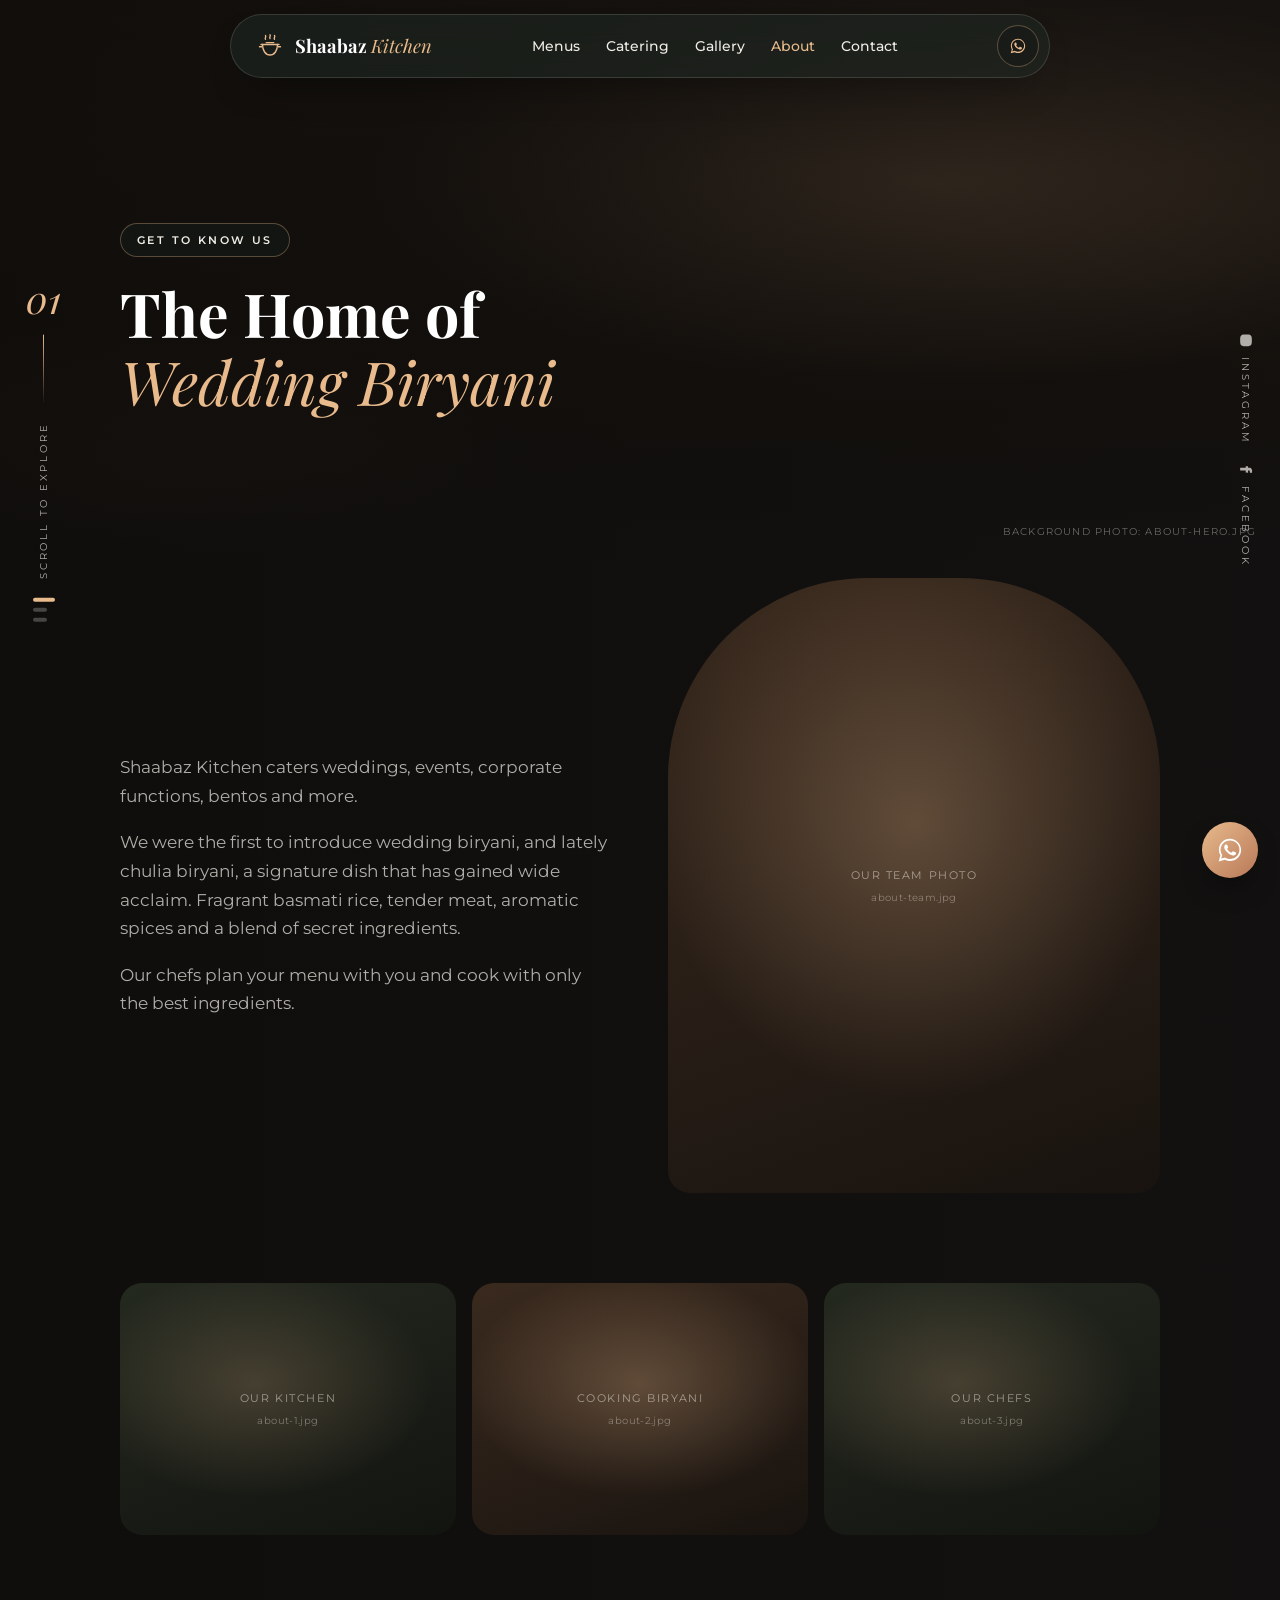
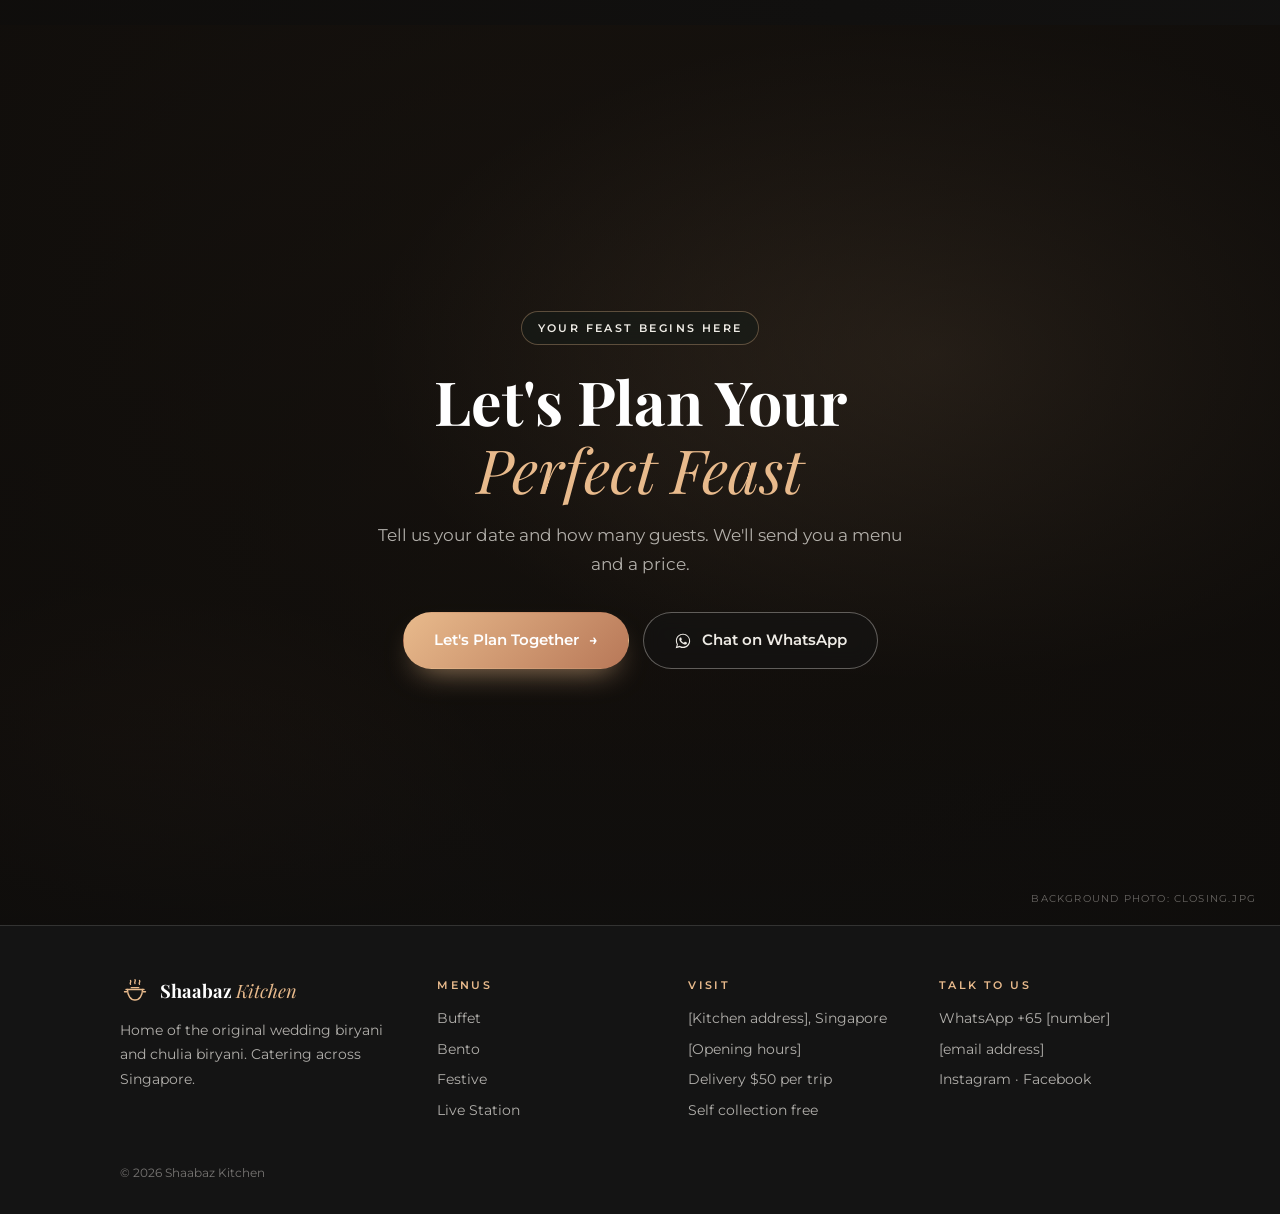
==== commit aaa58fb4: "Restyle the site as a dark, gold, full-screen layout with new effects - Dark warm palette with gold " ====
--- a/about.html
+++ b/about.html
@@ -2,7 +2,7 @@
 <html lang="en">
 <head>
 <meta charset="utf-8">
-<meta name="viewport" content="width=device-width, initial-scale=1">
+<meta name="viewport" content="width=device-width, initial-scale=1, viewport-fit=cover">
 <title>About Us | Shaabaz Kitchen, Pioneers of Wedding Biryani</title>
 <meta name="description" content="Shaabaz Kitchen is a Singapore catering service and the first to introduce wedding biryani and chulia biryani.">
 <link rel="canonical" href="https://shaabazkitchen.sg/about.html">
@@ -12,99 +12,91 @@
 <meta property="og:description" content="Shaabaz Kitchen is a Singapore catering service and the first to introduce wedding biryani and chulia biryani.">
 <meta property="og:url" content="https://shaabazkitchen.sg/about.html">
 <meta property="og:image" content="https://shaabazkitchen.sg/images/og-image.png">
-<meta name="theme-color" content="#6e1f2a">
+<meta name="theme-color" content="#141414">
 <link rel="icon" href="images/favicon.svg" type="image/svg+xml">
 <link rel="preconnect" href="https://fonts.googleapis.com">
 <link rel="preconnect" href="https://fonts.gstatic.com" crossorigin>
-<link href="https://fonts.googleapis.com/css2?family=Cormorant+Garamond:ital,wght@0,500;0,600;0,700;1,500&family=Jost:wght@300;400;500&display=swap" rel="stylesheet">
+<link href="https://fonts.googleapis.com/css2?family=Montserrat:wght@400;500;600&family=Playfair+Display:ital,wght@0,600;0,700;1,400&display=swap" rel="stylesheet">
 <link rel="stylesheet" href="css/style.css">
 </head>
 <body>
-<div class="bg-layers" aria-hidden="true"><span></span><span></span><span></span></div>
-<div class="bg-pattern" aria-hidden="true"></div>
+<div class="loader" aria-hidden="true"><div class="loader-inner"><svg viewBox="0 0 40 40" aria-hidden="true"><g fill="none" stroke="#e8ba8c" stroke-width="1.8" stroke-linecap="round" stroke-linejoin="round"><path d="M14 11c-1.6-1.8 1.6-3.2 0-5"/><path d="M20 10c-1.6-1.8 1.6-3.2 0-5"/><path d="M26 11c-1.6-1.8 1.6-3.2 0-5"/><path d="M8 18h24"/><path d="M10 18c0 8 4 14 10 14s10-6 10-14"/><path d="M15 15.5h10"/><path d="M6 21h3M31 21h3"/></g></svg><span>Shaabaz <em>Kitchen</em></span></div></div>
 
-<header class="site-header">
-  <nav class="nav wrap" aria-label="Main">
-    <a class="logo" href="index.html" aria-label="Shaabaz Kitchen home">
-      <span class="logo-mark">S</span>
-      <span class="logo-text">Shaabaz Kitchen<small>CATERING · SINGAPORE</small></span>
-    </a>
-    <button class="menu-toggle" aria-label="Open menu" aria-expanded="false" aria-controls="nav-links"><span></span><span></span><span></span></button>
-    <ul class="nav-links" id="nav-links">
-      <li><a href="index.html">Home</a></li><li><a href="menus.html">Menus</a></li><li><a href="events.html">Events &amp; Catering</a></li><li><a href="gallery.html">Gallery</a></li><li><a href="about.html" aria-current="page">About</a></li>
-      <li><a class="btn btn-primary" href="contact.html">Order / Enquire</a></li>
-    </ul>
+<div class="nav-wrap">
+  <nav class="nav" aria-label="Main">
+    <a class="logo" href="index.html" aria-label="Shaabaz Kitchen home"><svg viewBox="0 0 40 40" aria-hidden="true"><g fill="none" stroke="#e8ba8c" stroke-width="1.8" stroke-linecap="round" stroke-linejoin="round"><path d="M14 11c-1.6-1.8 1.6-3.2 0-5"/><path d="M20 10c-1.6-1.8 1.6-3.2 0-5"/><path d="M26 11c-1.6-1.8 1.6-3.2 0-5"/><path d="M8 18h24"/><path d="M10 18c0 8 4 14 10 14s10-6 10-14"/><path d="M15 15.5h10"/><path d="M6 21h3M31 21h3"/></g></svg><span class="logo-text">Shaabaz <em>Kitchen</em></span></a>
+    <ul class="nav-links" id="nav-links"><li><a href="menus.html">Menus</a></li><li><a href="events.html">Catering</a></li><li><a href="gallery.html">Gallery</a></li><li><a href="about.html" aria-current="page">About</a></li><li><a href="contact.html">Contact</a></li></ul>
+    <div class="nav-end">
+      <a class="round-btn" href="https://wa.me/6500000000" target="_blank" rel="noopener" aria-label="WhatsApp us"><svg viewBox="0 0 32 32" aria-hidden="true"><path d="M16 3C9 3 3.3 8.6 3.3 15.6c0 2.3.6 4.5 1.8 6.4L3 29l7.2-1.9c1.8 1 3.8 1.5 5.8 1.5 7 0 12.7-5.6 12.7-12.6S23 3 16 3zm0 23.2c-1.9 0-3.7-.5-5.3-1.4l-.4-.2-4.3 1.1 1.1-4.1-.3-.4c-1-1.6-1.6-3.5-1.6-5.5C5.2 9.8 10 5.1 16 5.1s10.8 4.7 10.8 10.5S21.9 26.2 16 26.2zm5.9-7.8c-.3-.2-1.9-.9-2.2-1-.3-.1-.5-.2-.7.2-.2.3-.8 1-1 1.2-.2.2-.4.2-.7.1-.3-.2-1.4-.5-2.6-1.6-1-.9-1.6-1.9-1.8-2.2-.2-.3 0-.5.1-.7l.5-.6c.2-.2.2-.3.3-.6.1-.2 0-.4 0-.6l-1-2.4c-.3-.6-.5-.5-.7-.5h-.6c-.2 0-.6.1-.9.4-.3.3-1.2 1.1-1.2 2.8s1.2 3.2 1.4 3.5c.2.2 2.4 3.6 5.8 5 .8.3 1.4.5 1.9.7.8.3 1.5.2 2.1.1.6-.1 1.9-.8 2.2-1.5.3-.7.3-1.4.2-1.5-.1-.2-.3-.3-.6-.4z"/></svg></a>
+      <button class="round-btn menu-toggle" aria-label="Open menu" aria-expanded="false" aria-controls="nav-links"><span></span><span></span><span></span></button>
+    </div>
   </nav>
-</header>
+</div>
+
+<div class="rail rail-left" aria-hidden="true">
+  <span class="rail-num" id="rail-num">01</span>
+  <span class="rail-line"></span>
+  <span class="vertical">Scroll to explore</span>
+  <span class="rail-dots" id="rail-dots"><i></i><i></i><i></i></span>
+</div>
+<div class="rail rail-right">
+  <a href="#" target="_blank" rel="noopener"><svg viewBox="0 0 24 24" aria-hidden="true"><path d="M12 7a5 5 0 1 0 0 10 5 5 0 0 0 0-10zm0 8.2a3.2 3.2 0 1 1 0-6.4 3.2 3.2 0 0 1 0 6.4zM17.3 5.5a1.2 1.2 0 1 0 0 2.4 1.2 1.2 0 0 0 0-2.4zM12 2c-2.7 0-3 0-4.1.1C4.3 2.3 2.3 4.3 2.1 7.9 2 9 2 9.3 2 12s0 3 .1 4.1c.2 3.6 2.2 5.6 5.8 5.8 1.1.1 1.4.1 4.1.1s3 0 4.1-.1c3.6-.2 5.6-2.2 5.8-5.8.1-1.1.1-1.4.1-4.1s0-3-.1-4.1c-.2-3.6-2.2-5.6-5.8-5.8C15 2 14.7 2 12 2z"/></svg>Instagram</a>
+  <a href="#" target="_blank" rel="noopener"><svg viewBox="0 0 24 24" aria-hidden="true"><path d="M14 8.5V6.6c0-.9.6-1.1 1-1.1h2.6V1.6L14 1.6c-4 0-4.9 3-4.9 4.9v2H6.8v4h2.3V22h4.9V12.5h3.3l.4-4H14z"/></svg>Facebook</a>
+</div>
 
 <main>
 
-<section class="page-hero">
+<section class="scene short" data-scene>
+  <div class="scene-bg" data-photo="images/photos/about-hero.jpg" aria-hidden="true"></div><span class="photo-tag">Background photo: about-hero.jpg</span>
   <div class="wrap">
-    <span class="eyebrow reveal">Get to know us</span>
-    <h1 class="reveal d1">About Shaabaz Kitchen</h1>
+    <span class="pill-label reveal">Get to know us</span>
+    <h1 class="title reveal d1">The Home of<em>Wedding Biryani</em></h1>
   </div>
 </section>
-<section style="padding-top:10px">
-  <div class="wrap grid-2">
-    <div class="reveal">
-      <p class="lead">Shaabaz Kitchen is a catering service for weddings, events, corporate functions, bentos and more.</p>
-      <p style="margin-top:18px;color:var(--ink-soft)">We were the first to introduce wedding biryani, and lately chulia biryani, a signature dish that has gained widespread acclaim. Fragrant basmati rice, tender meat, aromatic spices and a blend of secret ingredients.</p>
-      <p style="margin-top:18px;color:var(--ink-soft)">Our chefs work with you on a menu that fits your taste, using only the best ingredients.</p>
+<section class="scene auto" data-scene style="padding-top:20px">
+  <div class="wrap">
+    <div class="row" style="padding-top:0">
+      <div class="reveal">
+        <p class="lead" style="margin-top:0">Shaabaz Kitchen caters weddings, events, corporate functions, bentos and more.</p>
+        <p class="lead">We were the first to introduce wedding biryani, and lately chulia biryani, a signature dish that has gained wide acclaim. Fragrant basmati rice, tender meat, aromatic spices and a blend of secret ingredients.</p>
+        <p class="lead">Our chefs plan your menu with you and cook with only the best ingredients.</p>
+      </div>
+      <div class="ph reveal d1" data-photo="images/photos/about-team.jpg" role="img" aria-label="Our team photo" style="aspect-ratio:4/5;border-radius:200px 200px var(--radius) var(--radius)"><span>Our team photo<em>about-team.jpg</em></span></div>
     </div>
-    <div class="reveal d1" style="max-width:460px;margin-inline:auto;width:100%"><div class="ph " data-photo="images/photos/about-team.jpg" role="img" aria-label="Our team photo" style="aspect-ratio:4/5;border-radius:200px 200px var(--radius) var(--radius)"><span>Our team photo<em>about-team.jpg</em></span></div></div>
+    <div class="strip"><div class="ph alt reveal" data-photo="images/photos/about-1.jpg" role="img" aria-label="Our kitchen"><span>Our kitchen<em>about-1.jpg</em></span></div><div class="ph reveal" data-photo="images/photos/about-2.jpg" role="img" aria-label="Cooking biryani"><span>Cooking biryani<em>about-2.jpg</em></span></div><div class="ph alt reveal" data-photo="images/photos/about-3.jpg" role="img" aria-label="Our chefs"><span>Our chefs<em>about-3.jpg</em></span></div></div>
   </div>
 </section>
-<section style="padding-top:0">
-  <div class="wrap strip"><div class="ph alt reveal" data-photo="images/photos/about-1.jpg" role="img" aria-label="Our kitchen"><span>Our kitchen<em>about-1.jpg</em></span></div><div class="ph reveal" data-photo="images/photos/about-2.jpg" role="img" aria-label="Cooking biryani"><span>Cooking biryani<em>about-2.jpg</em></span></div><div class="ph alt reveal" data-photo="images/photos/about-3.jpg" role="img" aria-label="Our chefs"><span>Our chefs<em>about-3.jpg</em></span></div></div>
-</section>
 
-<section class="cta">
-  <div class="wrap">
-    <div class="band reveal">
-      <h2>Planning an event?</h2>
-      <p class="lead" style="margin-inline:auto">Tell us the date and how many guests. We'll send you a menu and a quote.</p>
-      <div class="btn-row">
-        <a class="btn btn-light" href="contact.html">Get a quote</a>
-        <a class="btn btn-ghost" href="https://wa.me/6500000000" target="_blank" rel="noopener">WhatsApp us</a>
-      </div>
+<section class="scene centered" data-scene>
+  <div class="scene-bg" data-photo="images/photos/closing.jpg" aria-hidden="true"></div><span class="photo-tag">Background photo: closing.jpg</span>
+  <div class="wrap center">
+    <span class="pill-label reveal">Your feast begins here</span>
+    <h2 class="title reveal d1">Let's Plan Your<em>Perfect Feast</em></h2>
+    <p class="lead reveal d2">Tell us your date and how many guests. We'll send you a menu and a price.</p>
+    <div class="btn-row reveal d3">
+      <a class="btn btn-gold magnetic" href="contact.html">Let's Plan Together</a>
+      <a class="btn btn-dark no-arrow magnetic" href="https://wa.me/6500000000" target="_blank" rel="noopener"><svg viewBox="0 0 32 32" aria-hidden="true"><path d="M16 3C9 3 3.3 8.6 3.3 15.6c0 2.3.6 4.5 1.8 6.4L3 29l7.2-1.9c1.8 1 3.8 1.5 5.8 1.5 7 0 12.7-5.6 12.7-12.6S23 3 16 3zm0 23.2c-1.9 0-3.7-.5-5.3-1.4l-.4-.2-4.3 1.1 1.1-4.1-.3-.4c-1-1.6-1.6-3.5-1.6-5.5C5.2 9.8 10 5.1 16 5.1s10.8 4.7 10.8 10.5S21.9 26.2 16 26.2zm5.9-7.8c-.3-.2-1.9-.9-2.2-1-.3-.1-.5-.2-.7.2-.2.3-.8 1-1 1.2-.2.2-.4.2-.7.1-.3-.2-1.4-.5-2.6-1.6-1-.9-1.6-1.9-1.8-2.2-.2-.3 0-.5.1-.7l.5-.6c.2-.2.2-.3.3-.6.1-.2 0-.4 0-.6l-1-2.4c-.3-.6-.5-.5-.7-.5h-.6c-.2 0-.6.1-.9.4-.3.3-1.2 1.1-1.2 2.8s1.2 3.2 1.4 3.5c.2.2 2.4 3.6 5.8 5 .8.3 1.4.5 1.9.7.8.3 1.5.2 2.1.1.6-.1 1.9-.8 2.2-1.5.3-.7.3-1.4.2-1.5-.1-.2-.3-.3-.6-.4z"/></svg> Chat on WhatsApp</a>
     </div>
   </div>
 </section>
 </main>
 
 <footer class="site-footer">
-  <div class="wrap footer-grid">
-    <div>
-      <a class="logo" href="index.html"><span class="logo-mark">S</span><span class="logo-text">Shaabaz Kitchen</span></a>
-      <p style="margin-top:16px;max-width:360px">Catering for weddings, events, corporate functions and bentos. Home of the original wedding biryani and chulia biryani.</p>
+  <div class="wrap">
+    <div class="footer-grid">
+      <div>
+        <a class="logo" href="index.html"><svg viewBox="0 0 40 40" aria-hidden="true"><g fill="none" stroke="#e8ba8c" stroke-width="1.8" stroke-linecap="round" stroke-linejoin="round"><path d="M14 11c-1.6-1.8 1.6-3.2 0-5"/><path d="M20 10c-1.6-1.8 1.6-3.2 0-5"/><path d="M26 11c-1.6-1.8 1.6-3.2 0-5"/><path d="M8 18h24"/><path d="M10 18c0 8 4 14 10 14s10-6 10-14"/><path d="M15 15.5h10"/><path d="M6 21h3M31 21h3"/></g></svg><span class="logo-text">Shaabaz <em>Kitchen</em></span></a>
+        <p>Home of the original wedding biryani and chulia biryani. Catering across Singapore.</p>
+      </div>
+      <div><h4>Menus</h4><ul><li><a href="menus.html#buffet">Buffet</a></li><li><a href="menus.html#bento">Bento</a></li><li><a href="menus.html#festive">Festive</a></li><li><a href="menus.html#live-station">Live Station</a></li></ul></div>
+      <div><h4>Visit</h4><ul><li>[Kitchen address], Singapore</li><li>[Opening hours]</li><li>Delivery $50 per trip</li><li>Self collection free</li></ul></div>
+      <div><h4>Talk to us</h4><ul><li><a href="https://wa.me/6500000000" target="_blank" rel="noopener">WhatsApp +65 [number]</a></li><li><a href="mailto:hello@shaabazkitchen.sg">[email address]</a></li><li><a href="#">Instagram</a> · <a href="#">Facebook</a></li></ul></div>
     </div>
-    <div>
-      <h4>Explore</h4>
-      <ul>
-        <li><a href="menus.html">Menus</a></li>
-        <li><a href="events.html">Events &amp; Catering</a></li>
-        <li><a href="gallery.html">Gallery</a></li>
-        <li><a href="about.html">About us</a></li>
-        <li><a href="contact.html">Order / Enquire</a></li>
-      </ul>
-    </div>
-    <div>
-      <h4>Get in touch</h4>
-      <ul>
-        <li><a href="https://wa.me/6500000000" target="_blank" rel="noopener">WhatsApp: +65 [number]</a></li>
-        <li><a href="tel:+6500000000">Call: +65 [number]</a></li>
-        <li><a href="mailto:hello@shaabazkitchen.sg">[email address]</a></li>
-        <li>[Kitchen address], Singapore</li>
-        <li>Delivery $50 per trip · Self collection free</li>
-      </ul>
-    </div>
+    <div class="footer-bottom">© <span id="year">2026</span> Shaabaz Kitchen</div>
   </div>
-  <div class="wrap footer-bottom">© <span id="year">2026</span> Shaabaz Kitchen. All rights reserved.</div>
 </footer>
 
 <a class="wa-float" href="https://wa.me/6500000000?text=Hi%20Shaabaz%20Kitchen!%20I%27d%20like%20to%20enquire%20about%20catering." target="_blank" rel="noopener" aria-label="Chat with us on WhatsApp"><svg viewBox="0 0 32 32" aria-hidden="true"><path d="M16 3C9 3 3.3 8.6 3.3 15.6c0 2.3.6 4.5 1.8 6.4L3 29l7.2-1.9c1.8 1 3.8 1.5 5.8 1.5 7 0 12.7-5.6 12.7-12.6S23 3 16 3zm0 23.2c-1.9 0-3.7-.5-5.3-1.4l-.4-.2-4.3 1.1 1.1-4.1-.3-.4c-1-1.6-1.6-3.5-1.6-5.5C5.2 9.8 10 5.1 16 5.1s10.8 4.7 10.8 10.5S21.9 26.2 16 26.2zm5.9-7.8c-.3-.2-1.9-.9-2.2-1-.3-.1-.5-.2-.7.2-.2.3-.8 1-1 1.2-.2.2-.4.2-.7.1-.3-.2-1.4-.5-2.6-1.6-1-.9-1.6-1.9-1.8-2.2-.2-.3 0-.5.1-.7l.5-.6c.2-.2.2-.3.3-.6.1-.2 0-.4 0-.6l-1-2.4c-.3-.6-.5-.5-.7-.5h-.6c-.2 0-.6.1-.9.4-.3.3-1.2 1.1-1.2 2.8s1.2 3.2 1.4 3.5c.2.2 2.4 3.6 5.8 5 .8.3 1.4.5 1.9.7.8.3 1.5.2 2.1.1.6-.1 1.9-.8 2.2-1.5.3-.7.3-1.4.2-1.5-.1-.2-.3-.3-.6-.4z"/></svg></a>
-
 <script src="js/main.js" defer></script>
 </body>
 </html>
--- a/css/style.css
+++ b/css/style.css
@@ -1,328 +1,394 @@
 /* ==========================================================
-   Shaabaz Kitchen — main stylesheet
-   Colours live at the top so they are easy to change.
+   Shaabaz Kitchen: dark, warm, gold. Candle-lit feast.
+   Change colours here and the whole site follows.
    ========================================================== */
 :root {
-  --cream: #faf5ec;
-  --cream-2: #f3eadb;
-  --ink: #2b1d14;
-  --ink-soft: #5d4a3c;
-  --maroon: #6e1f2a;
-  --maroon-dark: #4a1219;
-  --gold: #c19a4b;
-  --gold-soft: #e6cf9c;
-  --emerald: #1f4d3f;
-  --white: #fff;
-  --radius: 18px;
-  --shadow: 0 18px 40px -20px rgba(74, 18, 25, .35);
-  --serif: "Cormorant Garamond", Georgia, serif;
-  --sans: "Jost", system-ui, -apple-system, "Segoe UI", sans-serif;
-  --max: 1180px;
+  --bg: #141414;
+  --bg-2: #1b1916;
+  --cream: #efece6;
+  --muted: rgba(239, 236, 230, .72);
+  --white: #ffffff;
+  --gold: #e8ba8c;
+  --gold-deep: #b87858;
+  --glass: rgba(20, 28, 24, .42);
+  --glass-strong: rgba(20, 28, 24, .7);
+  --line: rgba(232, 186, 140, .33);
+  --line-soft: rgba(239, 236, 230, .14);
+  --radius: 22px;
+  --serif: "Playfair Display", Georgia, "Times New Roman", serif;
+  --sans: "Montserrat", system-ui, -apple-system, "Segoe UI", sans-serif;
+  --max: 1160px;
+  --gutter: max(16px, env(safe-area-inset-left, 0px));
+  color-scheme: dark;
 }
 
 * { box-sizing: border-box; margin: 0; padding: 0; }
 html { scroll-behavior: smooth; }
 body {
-  font-family: var(--sans);
-  color: var(--ink);
-  background: var(--cream);
-  line-height: 1.7;
-  font-size: 17px;
-  overflow-x: hidden;
+  background: var(--bg); color: var(--cream);
+  font-family: var(--sans); font-size: 16px; line-height: 1.7; overflow-x: hidden;
 }
 img { max-width: 100%; display: block; }
 a { color: inherit; }
-
-/* ---------- Layered background (fixed behind everything) ---------- */
-.bg-layers { position: fixed; inset: 0; z-index: -2; overflow: hidden; pointer-events: none; }
-.bg-layers::before {
-  content: ""; position: absolute; inset: 0;
-  background:
-    radial-gradient(60vw 60vw at 85% -10%, rgba(193, 154, 75, .22), transparent 60%),
-    radial-gradient(50vw 50vw at -10% 30%, rgba(110, 31, 42, .10), transparent 60%),
-    radial-gradient(55vw 55vw at 100% 90%, rgba(31, 77, 63, .10), transparent 60%),
-    linear-gradient(180deg, var(--cream), var(--cream-2));
-}
-/* soft moving glow blobs */
-.bg-layers span {
-  position: absolute; border-radius: 50%; filter: blur(60px); opacity: .45;
-  animation: drift 24s ease-in-out infinite alternate;
-}
-.bg-layers span:nth-child(1) { width: 380px; height: 380px; background: var(--gold-soft); top: 10%; left: 60%; }
-.bg-layers span:nth-child(2) { width: 300px; height: 300px; background: #ead3d0; top: 55%; left: 5%; animation-delay: -8s; }
-.bg-layers span:nth-child(3) { width: 260px; height: 260px; background: #cfe0d6; top: 75%; left: 70%; animation-delay: -16s; }
-@keyframes drift {
-  from { transform: translate(0, 0) scale(1); }
-  to   { transform: translate(-60px, 40px) scale(1.15); }
-}
-/* faint pattern on top of the colours */
-.bg-pattern {
-  position: fixed; inset: 0; z-index: -1; pointer-events: none; opacity: .5;
-  background-image: url("data:image/svg+xml,%3Csvg xmlns='http://www.w3.org/2000/svg' width='80' height='80' viewBox='0 0 80 80'%3E%3Cpath d='M40 6l6 14 14 6-14 6-6 14-6-14-14-6 14-6z' fill='none' stroke='%23c19a4b' stroke-opacity='.18'/%3E%3C/svg%3E");
-}
-
-/* ---------- Cursor ripple ---------- */
-.ripple-layer { position: fixed; inset: 0; pointer-events: none; z-index: 9998; overflow: hidden; }
-.ripple {
-  position: absolute; width: 16px; height: 16px; margin: -8px 0 0 -8px;
-  border-radius: 50%; border: 1.5px solid rgba(193, 154, 75, .75);
-  animation: ripple 1.1s ease-out forwards;
-}
-.ripple.big { border-color: rgba(110, 31, 42, .6); animation-duration: 1.4s; }
-@keyframes ripple {
-  from { transform: scale(1); opacity: .9; }
-  to   { transform: scale(9); opacity: 0; }
-}
-.cursor-dot {
-  position: fixed; width: 10px; height: 10px; margin: -5px 0 0 -5px; border-radius: 50%;
-  background: var(--gold); pointer-events: none; z-index: 9999;
-  transition: transform .15s ease, background .2s; opacity: 0;
-}
-.cursor-dot.on { opacity: 1; }
-.cursor-dot.hover { transform: scale(3.2); background: rgba(110, 31, 42, .35); }
-
-/* ---------- Layout helpers ---------- */
-.wrap { width: min(var(--max), 100% - 32px); margin-inline: auto; }
-section { padding: 96px 0; }
-.eyebrow {
-  font-size: .78rem; letter-spacing: .28em; text-transform: uppercase; color: var(--gold);
-  font-weight: 500; display: inline-flex; align-items: center; gap: 12px;
-}
-.eyebrow::before { content: ""; width: 32px; height: 1px; background: var(--gold); }
-h1, h2, h3 { font-family: var(--serif); font-weight: 600; line-height: 1.12; color: var(--maroon-dark); }
-h1 { font-size: clamp(2.6rem, 6vw, 5rem); }
-h2 { font-size: clamp(2rem, 4vw, 3.2rem); margin: 12px 0 18px; }
-h3 { font-size: 1.6rem; }
-.lead { font-size: 1.12rem; color: var(--ink-soft); max-width: 640px; }
+:focus-visible { outline: 2px solid var(--gold); outline-offset: 3px; }
+
+/* ---------- Type ---------- */
+h1, h2, h3 { font-family: var(--serif); color: var(--white); line-height: 1.12; text-wrap: balance; }
+.title { font-size: clamp(2.3rem, 5.2vw, 3.8rem); font-weight: 700; }
+.title em, .title .l2 { display: block; font-style: italic; font-weight: 400; color: var(--gold); }
+h3 { font-size: 1.35rem; font-weight: 600; }
+.lead { color: var(--muted); font-size: 1.05rem; max-width: 560px; margin-top: 18px; }
+.pill-label {
+  display: inline-block; font-size: .68rem; font-weight: 600; letter-spacing: .22em; text-transform: uppercase;
+  color: var(--cream); padding: 7px 16px; border-radius: 999px;
+  border: 1px solid var(--line); background: rgba(20, 28, 24, .55); backdrop-filter: blur(10px); margin-bottom: 22px;
+}
+.caps { font-size: .72rem; letter-spacing: .2em; text-transform: uppercase; color: var(--muted); font-weight: 500; }
 .center { text-align: center; }
 .center .lead { margin-inline: auto; }
-.center .eyebrow::after { content: ""; width: 32px; height: 1px; background: var(--gold); }
-
+
+/* ---------- Buttons ---------- */
 .btn {
-  display: inline-flex; align-items: center; gap: 10px; padding: 14px 28px; border-radius: 999px;
-  text-decoration: none; font-weight: 500; letter-spacing: .04em; font-size: .95rem;
-  transition: transform .25s ease, box-shadow .25s ease, background .25s;
-  border: 1px solid transparent; cursor: pointer;
-}
-.btn:hover { transform: translateY(-2px); box-shadow: var(--shadow); }
-.btn-primary { background: var(--maroon); color: var(--white); }
-.btn-primary:hover { background: var(--maroon-dark); }
-.btn-ghost { border-color: var(--gold); color: var(--maroon-dark); background: rgba(255,255,255,.5); }
-.btn-light { background: var(--white); color: var(--maroon-dark); }
-.btn-row { display: flex; flex-wrap: wrap; gap: 14px; margin-top: 30px; }
-
-/* ---------- Header ---------- */
-.site-header {
-  position: sticky; top: 0; z-index: 50;
-  background: rgba(250, 245, 236, .8); backdrop-filter: blur(12px);
-  border-bottom: 1px solid rgba(193, 154, 75, .25);
-}
-.nav { display: flex; align-items: center; justify-content: space-between; height: 76px; }
-.logo { text-decoration: none; display: flex; align-items: center; gap: 12px; }
-.logo-mark {
-  width: 44px; height: 44px; border-radius: 50%; display: grid; place-items: center;
-  background: var(--maroon); color: var(--gold-soft); font-family: var(--serif); font-size: 1.5rem; font-weight: 700;
-}
-.logo-text { font-family: var(--serif); font-size: 1.5rem; font-weight: 700; color: var(--maroon-dark); line-height: 1; }
-.logo-text small { display: block; font-family: var(--sans); font-size: .62rem; letter-spacing: .3em; color: var(--gold); font-weight: 500; margin-top: 4px; }
-.nav-links { display: flex; gap: 30px; list-style: none; align-items: center; }
-.nav-links a { text-decoration: none; font-size: .95rem; position: relative; padding: 6px 0; }
-.nav-links a::after {
-  content: ""; position: absolute; left: 0; bottom: 0; height: 1px; width: 100%;
-  background: var(--gold); transform: scaleX(0); transform-origin: left; transition: transform .3s;
-}
-.nav-links a:hover::after, .nav-links a[aria-current="page"]::after { transform: scaleX(1); }
-.nav-links .btn { padding: 10px 22px; color: var(--white); }
-.nav-links .btn::after { display: none; }
-.menu-toggle { display: none; background: none; border: 0; width: 44px; height: 44px; cursor: pointer; }
-.menu-toggle span { display: block; width: 24px; height: 2px; background: var(--maroon-dark); margin: 5px auto; transition: .3s; }
-
-@media (max-width: 900px) {
-  .menu-toggle { display: block; }
+  display: inline-flex; align-items: center; gap: 10px; padding: 15px 30px; border-radius: 999px;
+  font-family: var(--sans); font-weight: 600; font-size: .92rem; text-decoration: none; cursor: pointer;
+  border: 1px solid transparent; transition: transform .25s ease, box-shadow .25s ease, background .25s;
+}
+.btn::after { content: "→"; transition: transform .25s; }
+.btn:hover { transform: translateY(-2px); }
+.btn:hover::after { transform: translateX(4px); }
+.btn-gold { background: linear-gradient(135deg, var(--gold), var(--gold-deep)); color: var(--white); box-shadow: 0 14px 30px -14px rgba(232, 186, 140, .7); }
+.btn-dark { background: rgba(20, 20, 20, .55); border-color: rgba(239, 236, 230, .35); color: var(--cream); backdrop-filter: blur(10px); }
+.btn-dark:hover { border-color: var(--gold); }
+.btn.no-arrow::after { display: none; }
+.btn svg { width: 18px; height: 18px; fill: currentColor; }
+.btn-row { display: flex; flex-wrap: wrap; gap: 14px; margin-top: 34px; }
+.center .btn-row { justify-content: center; }
+
+/* ---------- Glass ---------- */
+.glass {
+  background: var(--glass); backdrop-filter: blur(18px); -webkit-backdrop-filter: blur(18px);
+  border: 1px solid var(--line); border-radius: var(--radius);
+}
+
+/* ---------- Floating pill nav ---------- */
+.nav-wrap {
+  position: fixed; top: calc(14px + env(safe-area-inset-top, 0px)); left: 0; right: 0; z-index: 60;
+  padding-left: var(--gutter); padding-right: max(16px, env(safe-area-inset-right, 0px));
+  display: flex; justify-content: center; pointer-events: none;
+}
+.nav {
+  pointer-events: auto; width: min(820px, 100%); display: flex; align-items: center; justify-content: space-between;
+  gap: 20px; padding: 10px 10px 10px 24px; border-radius: 999px;
+  background: rgba(32, 40, 34, .62); border: 1px solid var(--line-soft); backdrop-filter: blur(18px); -webkit-backdrop-filter: blur(18px);
+  box-shadow: 0 18px 40px -24px rgba(0, 0, 0, .8);
+}
+.logo { display: flex; align-items: center; gap: 10px; text-decoration: none; flex: none; }
+.logo svg { width: 30px; height: 30px; }
+.logo-text { font-family: var(--serif); font-size: 1.15rem; font-weight: 700; color: var(--white); line-height: 1; white-space: nowrap; }
+.logo-text em { font-weight: 400; color: var(--gold); }
+.nav-links { display: flex; align-items: center; gap: 26px; list-style: none; }
+.nav-links a { text-decoration: none; font-size: .86rem; font-weight: 500; color: var(--cream); position: relative; padding: 6px 0; }
+.nav-links a:hover, .nav-links a[aria-current="page"] { color: var(--gold); }
+.nav-end { display: flex; align-items: center; gap: 8px; }
+.round-btn {
+  width: 42px; height: 42px; border-radius: 50%; display: grid; place-items: center; flex: none;
+  border: 1px solid var(--line); background: rgba(20, 20, 20, .4); color: var(--gold); text-decoration: none; cursor: pointer;
+}
+.round-btn svg { width: 18px; height: 18px; fill: currentColor; }
+.menu-toggle { display: none; }
+.menu-toggle span { display: block; width: 16px; height: 1.5px; background: var(--cream); margin: 3px auto; transition: .3s; }
+
+@media (max-width: 860px) {
+  .nav { padding-left: 18px; }
+  .menu-toggle { display: grid; }
   .nav-links {
-    position: fixed; inset: 76px 0 auto 0; flex-direction: column; gap: 0;
-    background: var(--cream); padding: 12px 16px 24px; border-bottom: 1px solid var(--gold-soft);
-    transform: translateY(-120%); transition: transform .35s ease; z-index: -1;
+    position: fixed; top: calc(80px + env(safe-area-inset-top, 0px)); left: var(--gutter); right: max(16px, env(safe-area-inset-right, 0px));
+    flex-direction: column; align-items: stretch; gap: 0; padding: 10px 22px;
+    background: rgba(24, 30, 26, .94); border: 1px solid var(--line); border-radius: var(--radius);
+    backdrop-filter: blur(18px); opacity: 0; transform: translateY(-10px); pointer-events: none; transition: .3s;
   }
-  .nav-links.open { transform: translateY(0); }
-  .nav-links li { width: 100%; }
-  .nav-links a { display: block; padding: 14px 0; border-bottom: 1px solid rgba(193,154,75,.2); }
-  .nav-links .btn { margin-top: 14px; justify-content: center; }
-  .menu-toggle[aria-expanded="true"] span:nth-child(1) { transform: translateY(7px) rotate(45deg); }
+  .nav-links.open { opacity: 1; transform: none; pointer-events: auto; }
+  .nav-links a { display: block; padding: 14px 0; border-bottom: 1px solid var(--line-soft); font-size: 1rem; }
+  .nav-links li:last-child a { border-bottom: 0; }
+  .menu-toggle[aria-expanded="true"] span:nth-child(1) { transform: translateY(4.5px) rotate(45deg); }
   .menu-toggle[aria-expanded="true"] span:nth-child(2) { opacity: 0; }
-  .menu-toggle[aria-expanded="true"] span:nth-child(3) { transform: translateY(-7px) rotate(-45deg); }
-}
+  .menu-toggle[aria-expanded="true"] span:nth-child(3) { transform: translateY(-4.5px) rotate(-45deg); }
+}
+
+/* ---------- Side rails (desktop) ---------- */
+.rail {
+  position: fixed; top: 50%; transform: translateY(-50%); z-index: 40; display: flex; flex-direction: column;
+  align-items: center; gap: 18px; pointer-events: none;
+}
+.rail-left { left: max(26px, env(safe-area-inset-left, 0px)); }
+.rail-right { right: max(26px, env(safe-area-inset-right, 0px)); pointer-events: auto; }
+.rail-num { font-family: var(--serif); font-style: italic; font-size: 2.4rem; color: var(--gold); line-height: 1; transition: opacity .3s; }
+.rail-line { width: 1px; height: 70px; background: linear-gradient(var(--gold), transparent); }
+.vertical { writing-mode: vertical-rl; transform: rotate(180deg); font-size: .62rem; letter-spacing: .28em; text-transform: uppercase; color: var(--muted); }
+.rail-dots { display: flex; flex-direction: column; gap: 6px; }
+.rail-dots i { width: 14px; height: 4px; border-radius: 4px; background: rgba(239, 236, 230, .25); transition: .3s; }
+.rail-dots i.on { width: 22px; background: var(--gold); }
+.rail-right a { writing-mode: vertical-rl; display: flex; align-items: center; gap: 10px; text-decoration: none; font-size: .62rem; letter-spacing: .28em; text-transform: uppercase; color: var(--muted); }
+.rail-right a:hover { color: var(--gold); }
+.rail-right svg { width: 14px; height: 14px; fill: currentColor; transform: rotate(90deg); }
+@media (max-width: 1100px) { .rail { display: none; } }
+
+/* ---------- Full-screen scenes with a darkened photo behind ---------- */
+.scene {
+  position: relative; min-height: 100vh; min-height: 100svh; display: flex; align-items: center;
+  padding-block: 120px 90px; isolation: isolate; overflow: hidden;
+}
+.scene.short { min-height: 62vh; padding-block: 150px 70px; }
+.scene.auto { min-height: 0; }
+.scene-bg {
+  position: absolute; inset: 0; z-index: -2; background-size: cover; background-position: center;
+  background-color: #1d1712;
+  background-image:
+    radial-gradient(55% 45% at 70% 35%, rgba(232, 186, 140, .22), transparent 70%),
+    radial-gradient(40% 40% at 15% 85%, rgba(184, 120, 88, .18), transparent 70%),
+    linear-gradient(180deg, #221a13, #120f0c);
+}
+.scene-bg.alt {
+  background-image:
+    radial-gradient(50% 45% at 25% 30%, rgba(232, 186, 140, .18), transparent 70%),
+    radial-gradient(45% 45% at 85% 80%, rgba(90, 110, 80, .2), transparent 70%),
+    linear-gradient(180deg, #171a15, #0f110e);
+}
+.scene-bg video { position: absolute; inset: 0; width: 100%; height: 100%; object-fit: cover; }
+.scene::before {
+  content: ""; position: absolute; inset: 0; z-index: -1;
+  background: linear-gradient(90deg, rgba(14, 12, 10, .82) 0%, rgba(14, 12, 10, .55) 55%, rgba(14, 12, 10, .35) 100%),
+              linear-gradient(180deg, rgba(20, 20, 20, .4) 0%, transparent 30%, transparent 70%, var(--bg) 100%);
+}
+.scene.centered::before { background: radial-gradient(circle at 50% 50%, rgba(14, 12, 10, .45), rgba(14, 12, 10, .85)), linear-gradient(180deg, transparent 75%, var(--bg)); }
+.photo-tag {
+  position: absolute; right: 24px; bottom: 18px; z-index: 1; font-size: .62rem; letter-spacing: .12em;
+  color: rgba(239, 236, 230, .4); text-transform: uppercase;
+}
+.scene-bg.has-photo + .photo-tag, .has-photo .photo-tag { display: none; }
+
+.wrap {
+  width: 100%; max-width: calc(var(--max) + 2 * 16px); margin-inline: auto;
+  padding-left: var(--gutter); padding-right: max(16px, env(safe-area-inset-right, 0px));
+}
+@media (min-width: 1101px) { .wrap { padding-left: 120px; padding-right: 120px; max-width: calc(var(--max) + 240px); } }
+
+/* steam over the hero */
+.steam { position: absolute; right: 22%; bottom: 18%; width: 240px; height: 320px; z-index: -1; pointer-events: none; }
+.steam span {
+  position: absolute; bottom: 0; width: 70px; height: 170px; border-radius: 50%;
+  background: rgba(255, 245, 230, .28); filter: blur(24px); opacity: 0; animation: steam 7s ease-in infinite;
+}
+.steam span:nth-child(1) { left: 20px; } .steam span:nth-child(2) { left: 90px; animation-delay: 1.7s; }
+.steam span:nth-child(3) { left: 150px; animation-delay: 3.4s; } .steam span:nth-child(4) { left: 60px; animation-delay: 5.1s; }
+@keyframes steam { 0% { transform: translateY(0) scaleX(1); opacity: 0; } 25% { opacity: .75; } 100% { transform: translateY(-280px) scaleX(1.9); opacity: 0; } }
 
 /* ---------- Hero ---------- */
-.hero { padding: 80px 0 110px; position: relative; }
-.hero-grid { display: grid; grid-template-columns: 1.05fr .95fr; gap: 60px; align-items: center; }
-.hero h1 em { font-style: italic; color: var(--gold); }
-.hero-visual { position: relative; aspect-ratio: 4/5; }
-.hero-visual .ph { position: absolute; border-radius: 200px 200px var(--radius) var(--radius); }
-.hero-visual .ph.main { inset: 0 12% 8% 0; }
-.hero-visual .ph.small {
-  width: 46%; aspect-ratio: 1; right: 0; bottom: 0; border-radius: 50%;
-  border: 8px solid var(--cream); box-shadow: var(--shadow);
-}
-.badge-float {
-  position: absolute; left: -18px; bottom: 16%; background: var(--white); padding: 14px 20px;
-  border-radius: 14px; box-shadow: var(--shadow); font-size: .9rem; animation: bob 5s ease-in-out infinite;
-}
-.badge-float strong { display: block; font-family: var(--serif); font-size: 1.3rem; color: var(--maroon); }
-@keyframes bob { 50% { transform: translateY(-10px); } }
-
-.page-hero { padding: 90px 0 50px; text-align: center; }
-.page-hero .lead { margin: 14px auto 0; }
+.hero-grid { display: grid; grid-template-columns: 1fr auto; gap: 40px; align-items: center; }
+.hero-copy { max-width: 640px; }
+.stats { display: grid; grid-template-columns: repeat(3, auto); gap: 0; margin-top: 70px; justify-content: start; }
+.stat { padding: 0 38px; text-align: center; border-left: 1px solid var(--line-soft); }
+.stat:first-child { padding-left: 0; border-left: 0; }
+.stat b { display: block; font-family: var(--serif); font-style: italic; font-weight: 400; font-size: 2.2rem; color: var(--gold); line-height: 1.1; }
+.stat span { font-size: .66rem; letter-spacing: .2em; text-transform: uppercase; color: var(--muted); }
+
+/* spinning round text badge */
+.badge { position: relative; width: 150px; height: 150px; display: grid; place-items: center; text-decoration: none; flex: none; }
+.badge svg.ring { position: absolute; inset: 0; width: 100%; height: 100%; animation: spin 18s linear infinite; }
+.badge svg.ring text { font-family: var(--sans); font-size: 10.5px; letter-spacing: 3.4px; fill: var(--gold); text-transform: uppercase; }
+.badge .play {
+  width: 58px; height: 58px; border-radius: 50%; background: rgba(239, 236, 230, .92); display: grid; place-items: center;
+  box-shadow: 0 0 0 10px rgba(232, 186, 140, .15); transition: transform .3s;
+}
+.badge:hover .play { transform: scale(1.08); }
+.badge .play svg { width: 18px; height: 18px; fill: var(--gold-deep); margin-left: 3px; }
+.badge::before { content: ""; position: absolute; inset: 0; border-radius: 50%; border: 1px solid var(--line); background: rgba(20, 20, 20, .35); backdrop-filter: blur(6px); }
+@keyframes spin { to { transform: rotate(360deg); } }
+
+/* ---------- Highlight (02) ---------- */
+.split { display: grid; grid-template-columns: 1fr 1fr; gap: 60px; align-items: center; }
+.next-card { padding: 34px 34px 30px; }
+.next-card h3 { font-size: 1.9rem; margin: 10px 0 12px; }
+.next-card h3 em { color: var(--gold); font-weight: 400; }
+.next-card p { color: var(--muted); }
+.next-card .caps.gold, .gold { color: var(--gold); }
+.text-link { display: inline-flex; gap: 8px; margin-top: 18px; color: var(--cream); text-decoration: none; font-weight: 500; font-size: .9rem; }
+.text-link:hover { color: var(--gold); }
+.chips { display: flex; flex-wrap: wrap; gap: 10px; margin-top: 26px; }
+.chip {
+  padding: 9px 18px; border-radius: 999px; border: 1px solid var(--line); text-decoration: none; font-size: .82rem;
+  background: rgba(20, 20, 20, .45); backdrop-filter: blur(8px); transition: .25s;
+}
+.chip:hover, .chip[aria-selected="true"] { background: linear-gradient(135deg, var(--gold), var(--gold-deep)); color: var(--white); border-color: transparent; }
+
+/* delivery facts */
+.facts { display: grid; grid-template-columns: repeat(3, 1fr); margin-top: 30px; overflow: hidden; }
+.facts > div { padding: 18px 22px; display: flex; gap: 14px; align-items: center; }
+.facts > div + div { border-left: 1px solid var(--line-soft); }
+.facts b { display: block; font-family: var(--serif); font-size: 1.15rem; color: var(--white); line-height: 1.25; font-weight: 600; }
+.facts span { font-size: .85rem; color: var(--muted); }
+.facts i { font-style: normal; flex: none; width: 40px; height: 40px; border-radius: 50%; display: grid; place-items: center; border: 1px solid var(--line); color: var(--gold); }
+
+/* ---------- Fanned photo slider (03) ---------- */
+.fan { position: relative; height: 470px; margin-top: 10px; }
+.fan-card {
+  position: absolute; top: 0; left: 50%; width: 300px; height: 420px; margin-left: -150px; border-radius: var(--radius);
+  overflow: hidden; border: 1px solid var(--line); transition: transform .7s cubic-bezier(.2, .7, .2, 1), opacity .7s, filter .7s;
+  cursor: pointer; box-shadow: 0 30px 60px -30px rgba(0, 0, 0, .9);
+}
+.fan-card .ph { position: absolute; inset: 0; border-radius: 0; }
+.fan-card figcaption {
+  position: absolute; inset: auto 0 0 0; padding: 60px 22px 22px;
+  background: linear-gradient(180deg, transparent, rgba(10, 8, 6, .88));
+}
+.fan-card figcaption h3 { font-size: 1.35rem; }
+.fan-card figcaption p { font-size: .8rem; color: var(--gold); letter-spacing: .06em; }
+.fan-card[data-pos="0"] { transform: none; z-index: 5; }
+.fan-card[data-pos="-1"] { transform: translateX(-62%) scale(.86) rotate(-5deg); z-index: 4; filter: brightness(.6); }
+.fan-card[data-pos="1"] { transform: translateX(62%) scale(.86) rotate(5deg); z-index: 4; filter: brightness(.6); }
+.fan-card[data-pos="-2"] { transform: translateX(-112%) scale(.74) rotate(-9deg); z-index: 3; filter: brightness(.4); }
+.fan-card[data-pos="2"] { transform: translateX(112%) scale(.74) rotate(9deg); z-index: 3; filter: brightness(.4); }
+.fan-card[data-pos="hide"] { opacity: 0; transform: scale(.6); z-index: 1; pointer-events: none; }
+.fan-dots { display: flex; justify-content: center; gap: 8px; margin-top: 8px; }
+.fan-dots button { width: 10px; height: 4px; border-radius: 4px; border: 0; background: rgba(239, 236, 230, .3); cursor: pointer; transition: .3s; }
+.fan-dots button.on { width: 30px; background: var(--gold); }
+@media (max-width: 700px) {
+  .fan { height: 400px; }
+  .fan-card { width: 240px; height: 350px; margin-left: -120px; }
+  .fan-card[data-pos="-2"], .fan-card[data-pos="2"] { opacity: 0; }
+}
+
+/* ---------- Service cards (04) ---------- */
+.cards-3 { display: grid; grid-template-columns: repeat(3, 1fr); gap: 22px; margin-top: 50px; }
+.svc { padding: 30px 28px 26px; display: flex; flex-direction: column; transition: transform .35s, border-color .35s; text-decoration: none; }
+.svc:hover { transform: translateY(-6px); border-color: var(--gold); }
+.svc .ph.dot { width: 78px; height: 78px; border-radius: 50%; border: 3px solid rgba(239, 236, 230, .85); margin-bottom: 22px; font-size: 0; }
+.svc h3 { margin-bottom: 10px; }
+.svc p { color: var(--muted); font-size: .92rem; flex: 1; }
+.arrow {
+  align-self: flex-end; margin-top: 22px; width: 40px; height: 40px; border-radius: 50%; border: 1px solid var(--line);
+  display: grid; place-items: center; color: var(--gold); transition: .3s;
+}
+.svc:hover .arrow { background: var(--gold); color: var(--bg); }
 
 /* ---------- Photo placeholders ---------- */
 .ph {
-  background:
-    linear-gradient(135deg, rgba(110,31,42,.85), rgba(193,154,75,.75)),
-    repeating-linear-gradient(45deg, rgba(255,255,255,.06) 0 12px, transparent 12px 24px);
-  color: rgba(255,255,255,.9); display: grid; place-items: center; text-align: center;
-  font-size: .85rem; letter-spacing: .12em; text-transform: uppercase; padding: 16px; overflow: hidden;
-}
-.ph.alt { background: linear-gradient(135deg, rgba(31,77,63,.85), rgba(193,154,75,.7)); }
-.ph img { width: 100%; height: 100%; object-fit: cover; }
-
-/* ---------- Cards & grids ---------- */
-.grid-3 { display: grid; grid-template-columns: repeat(3, 1fr); gap: 26px; }
-.grid-2 { display: grid; grid-template-columns: repeat(2, 1fr); gap: 50px; align-items: center; }
-.card {
-  background: rgba(255,255,255,.72); backdrop-filter: blur(6px);
-  border: 1px solid rgba(193,154,75,.28); border-radius: var(--radius); padding: 34px 30px;
-  transition: transform .35s ease, box-shadow .35s ease;
-}
-.card:hover { transform: translateY(-6px); box-shadow: var(--shadow); }
-.card .icon {
-  width: 56px; height: 56px; border-radius: 50%; display: grid; place-items: center;
-  background: var(--cream-2); color: var(--maroon); font-size: 1.5rem; margin-bottom: 18px;
-}
-.card h3 { margin-bottom: 8px; }
-.card p { color: var(--ink-soft); }
-.card a.more { display: inline-block; margin-top: 14px; color: var(--maroon); font-weight: 500; text-decoration: none; }
-
-/* Signature biryani band */
-.band {
-  background: linear-gradient(120deg, var(--maroon-dark), var(--maroon) 60%, #7d3a26);
-  color: var(--cream); border-radius: 28px; padding: 70px 60px; position: relative; overflow: hidden;
-}
-.band h2 { color: var(--white); }
-.band .eyebrow { color: var(--gold-soft); }
-.band .eyebrow::before { background: var(--gold-soft); }
-.band p { color: rgba(250,245,236,.85); }
-.band::after {
-  content: ""; position: absolute; width: 420px; height: 420px; right: -120px; top: -120px;
-  border: 1px solid rgba(230,207,156,.3); border-radius: 50%;
-  box-shadow: 0 0 0 40px rgba(230,207,156,.05), 0 0 0 80px rgba(230,207,156,.04);
-}
-.band .ph { border-radius: 50%; aspect-ratio: 1; border: 6px solid rgba(230,207,156,.4); }
-
-/* Steps */
-.steps { counter-reset: step; }
-.steps .card { position: relative; padding-top: 50px; }
-.steps .card::before {
-  counter-increment: step; content: "0" counter(step);
-  position: absolute; top: 18px; right: 24px; font-family: var(--serif); font-size: 2.6rem; color: var(--gold-soft);
-}
-
-/* Testimonials */
-.quote { font-family: var(--serif); font-size: 1.35rem; font-style: italic; color: var(--maroon-dark); line-height: 1.5; }
-.quote-by { margin-top: 18px; font-size: .9rem; color: var(--gold); letter-spacing: .1em; text-transform: uppercase; }
-
-/* ---------- Menu page (package cards) ---------- */
-.tabs { display: flex; flex-wrap: wrap; justify-content: center; gap: 10px; margin: 10px 0 46px; }
-.tab {
-  border: 1px solid var(--gold); background: transparent; padding: 10px 22px; border-radius: 999px;
-  font: inherit; font-size: .92rem; cursor: pointer; color: var(--maroon-dark); transition: .25s;
-}
-.tab[aria-selected="true"], .tab:hover { background: var(--maroon); color: var(--white); border-color: var(--maroon); }
+  position: relative; background-size: cover; background-position: center; display: grid; place-items: center;
+  text-align: center; color: rgba(239, 236, 230, .55); font-size: .7rem; letter-spacing: .14em; text-transform: uppercase;
+  background-color: #2a2018;
+  background-image: radial-gradient(70% 60% at 50% 40%, rgba(232, 186, 140, .28), transparent 75%), linear-gradient(160deg, #3a2a1e, #18130f);
+  border-radius: var(--radius); overflow: hidden; padding: 14px;
+}
+.ph.alt { background-image: radial-gradient(70% 60% at 40% 40%, rgba(232, 186, 140, .2), transparent 75%), linear-gradient(160deg, #24291f, #121410); }
+.ph span { display: grid; gap: 4px; }
+.ph span em { font-style: normal; font-size: .62rem; letter-spacing: .04em; text-transform: none; opacity: .7; }
+.ph.has-photo span { display: none; }
+
+/* ---------- Menus page ---------- */
+.cat-grid { display: grid; grid-template-columns: repeat(4, 1fr); gap: 18px; margin-top: 40px; }
+.cat-tile { position: relative; display: block; aspect-ratio: 3/4; border-radius: var(--radius); overflow: hidden; text-decoration: none; border: 1px solid var(--line); }
+.cat-tile .ph { position: absolute; inset: 0; border-radius: 0; align-items: start; padding-top: 28px; transition: transform .6s; }
+.cat-tile:hover .ph { transform: scale(1.06); }
+.cat-label { position: absolute; inset: auto 0 0 0; padding: 60px 20px 20px; background: linear-gradient(180deg, transparent, rgba(10, 8, 6, .9)); }
+.cat-label h3 { font-size: 1.7rem; }
+.cat-label p { font-size: .85rem; color: var(--muted); line-height: 1.4; }
+.cat-label span { display: inline-block; margin-top: 8px; font-size: .8rem; color: var(--gold); }
+.tabs { display: flex; flex-wrap: wrap; justify-content: center; gap: 10px; margin: 60px 0 40px; scroll-margin-top: 110px; }
 .menu-panel[hidden] { display: none; }
-.pkg-grid { display: grid; grid-template-columns: repeat(auto-fill, minmax(300px, 1fr)); gap: 26px; }
-.pkg { display: flex; flex-direction: column; padding: 0; overflow: hidden; }
-.pkg .ph { aspect-ratio: 16/10; border-radius: 0; }
-.pkg-body { padding: 26px 26px 30px; display: flex; flex-direction: column; flex: 1; }
+.panel-intro { text-align: center; margin-bottom: 34px; }
+.panel-intro h2 { font-size: clamp(2rem, 4vw, 2.8rem); }
+.panel-intro h2 em { color: var(--gold); font-weight: 400; }
+.panel-intro p { color: var(--muted); margin-top: 8px; }
+.pkg-grid { display: grid; grid-template-columns: repeat(auto-fill, minmax(240px, 1fr)); gap: 20px; }
+.pkg { display: flex; flex-direction: column; overflow: hidden; }
+.pkg > .ph { aspect-ratio: 16/10; border-radius: 0; }
+.pkg-body { padding: 24px 24px 26px; display: flex; flex-direction: column; flex: 1; }
 .pkg-top { display: flex; justify-content: space-between; align-items: baseline; gap: 10px; }
-.price { font-family: var(--serif); font-size: 1.9rem; color: var(--maroon); font-weight: 700; white-space: nowrap; }
-.price small { font-family: var(--sans); font-size: .8rem; color: var(--ink-soft); font-weight: 400; }
-.pkg-meta { font-size: .85rem; color: var(--gold); letter-spacing: .08em; text-transform: uppercase; margin: 4px 0 14px; }
-.pkg ul { list-style: none; margin-bottom: 22px; flex: 1; }
-.pkg li { padding: 7px 0 7px 22px; border-bottom: 1px dashed rgba(193,154,75,.35); position: relative; font-size: .97rem; }
-.pkg li::before { content: "✦"; position: absolute; left: 0; color: var(--gold); font-size: .75rem; top: 10px; }
-.pkg .btn { align-self: flex-start; }
-.tag {
-  display: inline-block; font-size: .7rem; letter-spacing: .12em; text-transform: uppercase;
-  background: var(--gold-soft); color: var(--maroon-dark); padding: 4px 10px; border-radius: 999px; margin-bottom: 10px;
-}
-.notice {
-  border: 1px dashed var(--gold); background: rgba(230,207,156,.2); border-radius: 12px;
-  padding: 14px 18px; font-size: .92rem; color: var(--ink-soft); margin-bottom: 30px; text-align: center;
-}
-
-/* ---------- Gallery ---------- */
-.masonry { columns: 3 280px; column-gap: 20px; }
-.masonry .ph { break-inside: avoid; margin-bottom: 20px; border-radius: var(--radius); transition: transform .4s; }
-.masonry .ph:hover { transform: scale(1.02); }
-.masonry .ph.t { aspect-ratio: 3/4; } .masonry .ph.s { aspect-ratio: 1; } .masonry .ph.w { aspect-ratio: 4/3; }
-
-/* ---------- Contact ---------- */
-.contact-list { list-style: none; display: grid; gap: 18px; margin-top: 24px; }
-.contact-list li { display: flex; gap: 16px; align-items: flex-start; }
-.contact-list .icon { flex: none; width: 46px; height: 46px; margin: 0; font-size: 1.2rem; }
-.contact-list strong { display: block; font-family: var(--serif); font-size: 1.2rem; color: var(--maroon-dark); }
-form { display: grid; gap: 16px; }
+.price { font-family: var(--serif); font-size: 1.7rem; color: var(--gold); white-space: nowrap; }
+.price small { font-family: var(--sans); font-size: .75rem; color: var(--muted); }
+.pkg-meta { font-size: .68rem; letter-spacing: .18em; text-transform: uppercase; color: var(--muted); margin: 4px 0 14px; }
+.pkg ul { list-style: none; flex: 1; margin-bottom: 22px; }
+.pkg li { padding: 7px 0 7px 20px; border-bottom: 1px dashed var(--line-soft); position: relative; font-size: .92rem; }
+.pkg li::before { content: "✦"; position: absolute; left: 0; top: 9px; font-size: .6rem; color: var(--gold); }
+.pkg .btn { align-self: flex-start; padding: 12px 24px; }
+.tag { align-self: flex-start; font-size: .62rem; letter-spacing: .18em; text-transform: uppercase; color: var(--gold); border: 1px solid var(--line); padding: 4px 10px; border-radius: 999px; margin-bottom: 12px; }
+.notice { text-align: center; color: var(--muted); font-size: .85rem; margin-top: 40px; }
+
+/* ---------- Events rows, gallery, about, contact ---------- */
+.row { display: grid; grid-template-columns: 1fr 1fr; gap: 56px; align-items: center; padding-block: 50px; }
+.row .ph { aspect-ratio: 4/3; }
+.row h2 { font-size: clamp(1.9rem, 3.6vw, 2.6rem); }
+.masonry { columns: 3 260px; column-gap: 18px; }
+.masonry .ph { break-inside: avoid; margin-bottom: 18px; border: 1px solid var(--line-soft); }
+.masonry .t { aspect-ratio: 3/4; } .masonry .s { aspect-ratio: 1; } .masonry .w { aspect-ratio: 4/3; }
+.strip { display: grid; grid-template-columns: repeat(3, 1fr); gap: 16px; margin-top: 40px; }
+.strip .ph { aspect-ratio: 4/3; }
+.contact-grid { display: grid; grid-template-columns: 1.1fr .9fr; gap: 40px; align-items: start; }
+form { display: grid; gap: 16px; padding: 32px; }
 .form-row { display: grid; grid-template-columns: 1fr 1fr; gap: 16px; }
-label { font-size: .85rem; color: var(--ink-soft); display: grid; gap: 6px; }
+label { display: grid; gap: 6px; font-size: .72rem; letter-spacing: .14em; text-transform: uppercase; color: var(--muted); }
 input, select, textarea {
-  font: inherit; padding: 13px 16px; border-radius: 12px; border: 1px solid rgba(193,154,75,.5);
-  background: rgba(255,255,255,.85); color: var(--ink); width: 100%;
-}
-input:focus, select:focus, textarea:focus { outline: 2px solid var(--gold); outline-offset: 1px; }
-
-/* ---------- CTA + footer ---------- */
-.cta { text-align: center; }
-.cta .band { padding: 80px 30px; }
-.cta .band::after { left: -140px; right: auto; }
-.cta .btn-row { justify-content: center; }
-.site-footer { background: var(--maroon-dark); color: rgba(250,245,236,.8); padding: 70px 0 30px; margin-top: 40px; }
-.footer-grid { display: grid; grid-template-columns: 1.4fr 1fr 1fr; gap: 40px; }
-.site-footer h4 { font-family: var(--serif); color: var(--gold-soft); font-size: 1.3rem; margin-bottom: 14px; font-weight: 600; }
-.site-footer ul { list-style: none; display: grid; gap: 8px; }
+  font: inherit; font-size: .95rem; letter-spacing: 0; text-transform: none; color: var(--cream);
+  background: rgba(10, 10, 10, .45); border: 1px solid var(--line-soft); border-radius: 14px; padding: 13px 16px; width: 100%;
+}
+input:focus, select:focus, textarea:focus { outline: none; border-color: var(--gold); }
+.info-list { list-style: none; display: grid; gap: 0; padding: 10px 28px; }
+.info-list li { padding: 18px 0; border-bottom: 1px solid var(--line-soft); }
+.info-list li:last-child { border-bottom: 0; }
+.info-list b { display: block; font-family: var(--serif); font-size: 1.15rem; color: var(--white); font-weight: 600; }
+.info-list span, .info-list a { color: var(--muted); text-decoration: none; }
+
+/* ---------- Footer ---------- */
+.site-footer { border-top: 1px solid var(--line-soft); padding-block: 50px 30px; background: var(--bg); }
+.footer-grid { display: grid; grid-template-columns: 1.3fr 1fr 1fr 1fr; gap: 30px; }
+.site-footer h4 { font-size: .68rem; letter-spacing: .22em; text-transform: uppercase; color: var(--gold); margin-bottom: 12px; font-weight: 600; }
+.site-footer ul { list-style: none; display: grid; gap: 6px; font-size: .9rem; color: var(--muted); }
 .site-footer a { text-decoration: none; }
-.site-footer a:hover { color: var(--gold-soft); }
-.site-footer .logo-text { color: var(--white); }
-.footer-bottom { border-top: 1px solid rgba(230,207,156,.2); margin-top: 50px; padding-top: 24px; font-size: .85rem; text-align: center; }
-
-/* ---------- WhatsApp floating button ---------- */
+.site-footer a:hover { color: var(--gold); }
+.site-footer p { color: var(--muted); font-size: .9rem; margin-top: 12px; max-width: 300px; }
+.footer-bottom { margin-top: 40px; font-size: .78rem; color: rgba(239, 236, 230, .45); }
+
+/* ---------- WhatsApp float ---------- */
 .wa-float {
-  position: fixed; right: 22px; bottom: 22px; z-index: 60; width: 60px; height: 60px; border-radius: 50%;
-  background: #25d366; display: grid; place-items: center; box-shadow: 0 10px 25px -8px rgba(0,0,0,.4);
-  transition: transform .25s;
-}
-.wa-float:hover { transform: scale(1.08); }
-.wa-float svg { width: 32px; height: 32px; fill: #fff; }
-.wa-float::before {
-  content: ""; position: absolute; inset: 0; border-radius: 50%; border: 2px solid #25d366;
-  animation: pulse 2.4s ease-out infinite;
-}
-@keyframes pulse { from { transform: scale(1); opacity: .8; } to { transform: scale(1.7); opacity: 0; } }
-
-/* ---------- Scroll fade-in ---------- */
-.reveal { opacity: 0; transform: translateY(34px); transition: opacity .9s ease, transform .9s ease; }
+  position: fixed; right: max(22px, calc(env(safe-area-inset-right, 0px) + 16px)); bottom: calc(22px + env(safe-area-inset-bottom, 0px));
+  z-index: 55; width: 56px; height: 56px; border-radius: 50%; display: grid; place-items: center;
+  background: linear-gradient(135deg, var(--gold), var(--gold-deep)); box-shadow: 0 14px 30px -12px rgba(0, 0, 0, .7);
+}
+.wa-float svg { width: 28px; height: 28px; fill: var(--white); }
+
+/* ---------- Cursor ripple ---------- */
+.ripple-layer { position: fixed; inset: 0; pointer-events: none; z-index: 70; overflow: hidden; }
+.ripple { position: absolute; width: 18px; height: 18px; margin: -9px 0 0 -9px; border-radius: 50%; border: 1.5px solid rgba(232, 186, 140, .8); animation: ripple 1.2s ease-out forwards; }
+.ripple.big { border-width: 2px; animation-duration: 1.5s; }
+@keyframes ripple { from { transform: scale(1); opacity: .9; } to { transform: scale(9); opacity: 0; } }
+.cursor-dot { position: fixed; width: 8px; height: 8px; margin: -4px 0 0 -4px; border-radius: 50%; background: var(--gold); pointer-events: none; z-index: 71; opacity: 0; transition: transform .15s, opacity .2s; }
+.cursor-dot.on { opacity: 1; }
+.cursor-dot.hover { transform: scale(4); background: rgba(232, 186, 140, .35); }
+
+/* ---------- Scroll reveal ---------- */
+.reveal { opacity: 0; transform: translateY(36px); transition: opacity 1s ease, transform 1s ease; }
 .reveal.in { opacity: 1; transform: none; }
-.reveal.d1 { transition-delay: .12s; } .reveal.d2 { transition-delay: .24s; } .reveal.d3 { transition-delay: .36s; }
+.d1 { transition-delay: .12s; } .d2 { transition-delay: .24s; } .d3 { transition-delay: .36s; }
 
 /* ---------- Responsive ---------- */
 @media (max-width: 900px) {
-  section { padding: 70px 0; }
-  .hero { padding-top: 40px; }
-  .hero-grid, .grid-2 { grid-template-columns: 1fr; gap: 40px; }
-  .hero-visual { max-width: 440px; margin-inline: auto; width: 100%; }
-  .grid-3 { grid-template-columns: 1fr; }
-  .band { padding: 50px 26px; }
-  .footer-grid { grid-template-columns: 1fr; }
+  .hero-grid, .split, .row, .contact-grid { grid-template-columns: 1fr; gap: 36px; }
+  .badge { width: 120px; height: 120px; }
+  .stats { margin-top: 46px; }
+  .stat { padding: 0 18px; }
+  .stat b { font-size: 1.7rem; }
+  .cards-3 { grid-template-columns: 1fr; }
+  .cat-grid { grid-template-columns: repeat(2, 1fr); gap: 12px; }
+  .cat-label p { display: none; }
+  .facts { grid-template-columns: 1fr; }
+  .facts > div + div { border-left: 0; border-top: 1px solid var(--line-soft); }
+  .strip { grid-template-columns: repeat(2, 1fr); }
   .form-row { grid-template-columns: 1fr; }
-}
+  .footer-grid { grid-template-columns: 1fr 1fr; }
+  .row .ph { order: -1; }
+  .steam { right: 10%; }
+}
+@media (min-width: 701px) and (max-width: 1100px) { .cards-3 { grid-template-columns: repeat(2, 1fr); } }
 @media (hover: none) { .cursor-dot { display: none; } }
 @media (prefers-reduced-motion: reduce) {
   *, *::before, *::after { animation: none !important; transition: none !important; }
@@ -330,109 +396,32 @@
   html { scroll-behavior: auto; }
 }
 
-/* outline button on dark backgrounds */
-.band .btn-ghost { background: transparent; border-color: var(--gold-soft); color: var(--white); }
-.band .btn-ghost:hover { background: rgba(255,255,255,.1); }
-
-/* ==========================================================
-   v2: photo-first layout
-   ========================================================== */
-
-/* Photo spots: label shows until a real photo is dropped into images/photos/ */
-.ph { background-size: cover; background-position: center; position: relative; }
-.ph span { display: grid; gap: 6px; }
-.ph span em { font-style: normal; font-size: .7rem; letter-spacing: .05em; text-transform: none; opacity: .75; }
-.ph.has-photo span { display: none; }
-.ph.round { border-radius: 50%; aspect-ratio: 1; border: 6px solid rgba(230,207,156,.4); }
-
-/* Full-width hero, ready for a background video */
-.hero-full {
-  position: relative; min-height: clamp(520px, 78vh, 760px); display: grid; align-items: end;
-  overflow: hidden; isolation: isolate; color: var(--white);
-}
-.hero-media { position: absolute; inset: 0; z-index: -1; }
-.hero-media video, .hero-media .ph { position: absolute; inset: 0; width: 100%; height: 100%; object-fit: cover; }
-.hero-media .ph {
-  background-color: #3a1a12;
-  background-image: radial-gradient(60% 50% at 50% 70%, rgba(193,154,75,.55), transparent 70%),
-                    linear-gradient(180deg, #2b120d, #5a2418 70%, #3a1a12);
-  align-items: start; padding-top: 110px;
-}
-.hero-media .ph.has-photo { background-size: cover; }
-.hero-media::after {
-  content: ""; position: absolute; inset: 0;
-  background: linear-gradient(180deg, rgba(20,8,6,.15) 0%, rgba(20,8,6,.25) 45%, rgba(20,8,6,.8) 100%);
-}
-/* soft rising steam, sits over the photo or video */
-.steam { position: absolute; left: 50%; bottom: 30%; width: 260px; height: 320px; transform: translateX(-50%); z-index: 1; }
-.steam span {
-  position: absolute; bottom: 0; width: 70px; height: 160px; border-radius: 50%;
-  background: rgba(255,255,255,.35); filter: blur(22px); opacity: 0;
-  animation: steam 6s ease-in infinite;
-}
-.steam span:nth-child(1) { left: 20px; }
-.steam span:nth-child(2) { left: 90px; animation-delay: 1.5s; }
-.steam span:nth-child(3) { left: 150px; animation-delay: 3s; }
-.steam span:nth-child(4) { left: 60px; animation-delay: 4.5s; }
-@keyframes steam {
-  0% { transform: translateY(0) scaleX(1); opacity: 0; }
-  20% { opacity: .7; }
-  100% { transform: translateY(-260px) scaleX(1.8); opacity: 0; }
-}
-.hero-copy { padding-block: 0 70px; position: relative; z-index: 2; }
-.hero-copy h1 { color: var(--white); max-width: 760px; }
-.hero-copy h1 em { color: var(--gold-soft); }
-.hero-copy p { font-size: 1.15rem; max-width: 520px; margin-top: 12px; color: rgba(255,255,255,.9); }
-.hero-copy .eyebrow { color: var(--gold-soft); }
-.hero-copy .eyebrow::before { background: var(--gold-soft); }
-.hero-copy .btn-ghost { background: transparent; border-color: var(--gold-soft); color: var(--white); }
-
-/* Four menu categories as big photo tiles */
-.cat-grid { display: grid; grid-template-columns: repeat(4, 1fr); gap: 18px; margin-top: 40px; }
-.cat-tile {
-  position: relative; display: block; border-radius: var(--radius); overflow: hidden;
-  text-decoration: none; color: var(--white); aspect-ratio: 3/4;
-}
-.cat-tile .ph { position: absolute; inset: 0; align-items: start; padding-top: 30px; transition: transform .6s ease; }
-.cat-tile:hover .ph { transform: scale(1.06); }
-.cat-label {
-  position: absolute; inset: auto 0 0 0; padding: 60px 20px 20px;
-  background: linear-gradient(180deg, transparent, rgba(20,8,6,.78));
-}
-.cat-label h3 { color: var(--white); font-size: 1.9rem; }
-.cat-label p { font-size: .9rem; opacity: .9; line-height: 1.4; }
-.cat-label span { display: inline-block; margin-top: 8px; font-size: .85rem; color: var(--gold-soft); }
-
-/* Delivery / collection strip */
-.delivery {
-  display: grid; grid-template-columns: repeat(3, 1fr); gap: 0; margin: 34px 0 10px;
-  background: rgba(255,255,255,.75); border: 1px solid rgba(193,154,75,.4); border-radius: var(--radius);
-}
-.delivery > div { display: flex; gap: 14px; align-items: center; padding: 20px 24px; }
-.delivery > div + div { border-left: 1px solid rgba(193,154,75,.3); }
-.delivery strong { display: block; font-family: var(--serif); font-size: 1.25rem; color: var(--maroon-dark); line-height: 1.2; }
-.d-ico {
-  flex: none; width: 46px; height: 46px; border-radius: 50%; display: grid; place-items: center;
-  background: var(--maroon); color: var(--gold-soft); font-size: 1.3rem;
-}
-
-/* Photo strip */
-.strip { display: grid; grid-template-columns: repeat(3, 1fr); gap: 16px; margin-top: 40px; }
-.strip .ph { aspect-ratio: 4/3; border-radius: var(--radius); }
-
-/* Menu panel heading */
-.panel-intro { text-align: center; margin-bottom: 30px; }
-.panel-intro h2 { margin: 0 0 6px; }
-.panel-intro p { color: var(--ink-soft); }
-.notice { margin: 40px 0 0; }
-
-@media (max-width: 900px) {
-  .cat-grid { grid-template-columns: repeat(2, 1fr); gap: 12px; }
-  .cat-label { padding: 40px 14px 14px; }
-  .cat-label h3 { font-size: 1.4rem; }
-  .cat-label p { display: none; }
-  .delivery { grid-template-columns: 1fr; }
-  .delivery > div + div { border-left: 0; border-top: 1px solid rgba(193,154,75,.3); }
-  .strip { grid-template-columns: repeat(2, 1fr); gap: 10px; }
-  .hero-copy { padding-bottom: 50px; }
-}
+/* ---------- Wow extras ---------- */
+/* opening curtain with the logo */
+.loader { position: fixed; inset: 0; z-index: 100; background: var(--bg); display: grid; place-items: center; transition: opacity .8s ease, visibility .8s; }
+.loader.done { opacity: 0; visibility: hidden; }
+.loader-inner { display: grid; justify-items: center; gap: 14px; animation: rise 1s ease both; }
+.loader-inner svg { width: 64px; height: 64px; }
+.loader-inner svg path:nth-child(-n+3) { animation: wisp 1.4s ease-in-out infinite; }
+.loader-inner span { font-family: var(--serif); font-size: 1.6rem; font-weight: 700; color: var(--white); }
+.loader-inner em { color: var(--gold); font-weight: 400; }
+@keyframes rise { from { opacity: 0; transform: translateY(14px); } }
+@keyframes wisp { 50% { transform: translateY(-3px); opacity: .5; } }
+/* golden embers over the hero */
+.embers { position: absolute; inset: 0; width: 100%; height: 100%; z-index: -1; pointer-events: none; }
+/* tilt cards follow the mouse */
+.tilt { transform-style: preserve-3d; will-change: transform; }
+.reveal.in.tilt { transition: transform .25s ease-out, opacity 1s ease, border-color .35s; }
+/* gold shine sweeping across gold buttons */
+.btn-gold { position: relative; overflow: hidden; }
+.btn-gold::before {
+  content: ""; position: absolute; top: 0; left: -60%; width: 40%; height: 100%;
+  background: linear-gradient(100deg, transparent, rgba(255, 255, 255, .45), transparent); transform: skewX(-20deg);
+  animation: shine 4.5s ease-in-out infinite;
+}
+@keyframes shine { 0%, 70% { left: -60%; } 100% { left: 130%; } }
+/* scroll progress bar */
+.progress { position: fixed; top: 0; left: 0; height: 2px; width: 100%; z-index: 80; transform-origin: left; transform: scaleX(0); background: linear-gradient(90deg, var(--gold-deep), var(--gold)); }
+.badge .play, .badge svg.ring { position: relative; z-index: 1; }
+.badge svg.ring { position: absolute; }
+@media (max-width: 900px) { .badge { justify-self: start; } }
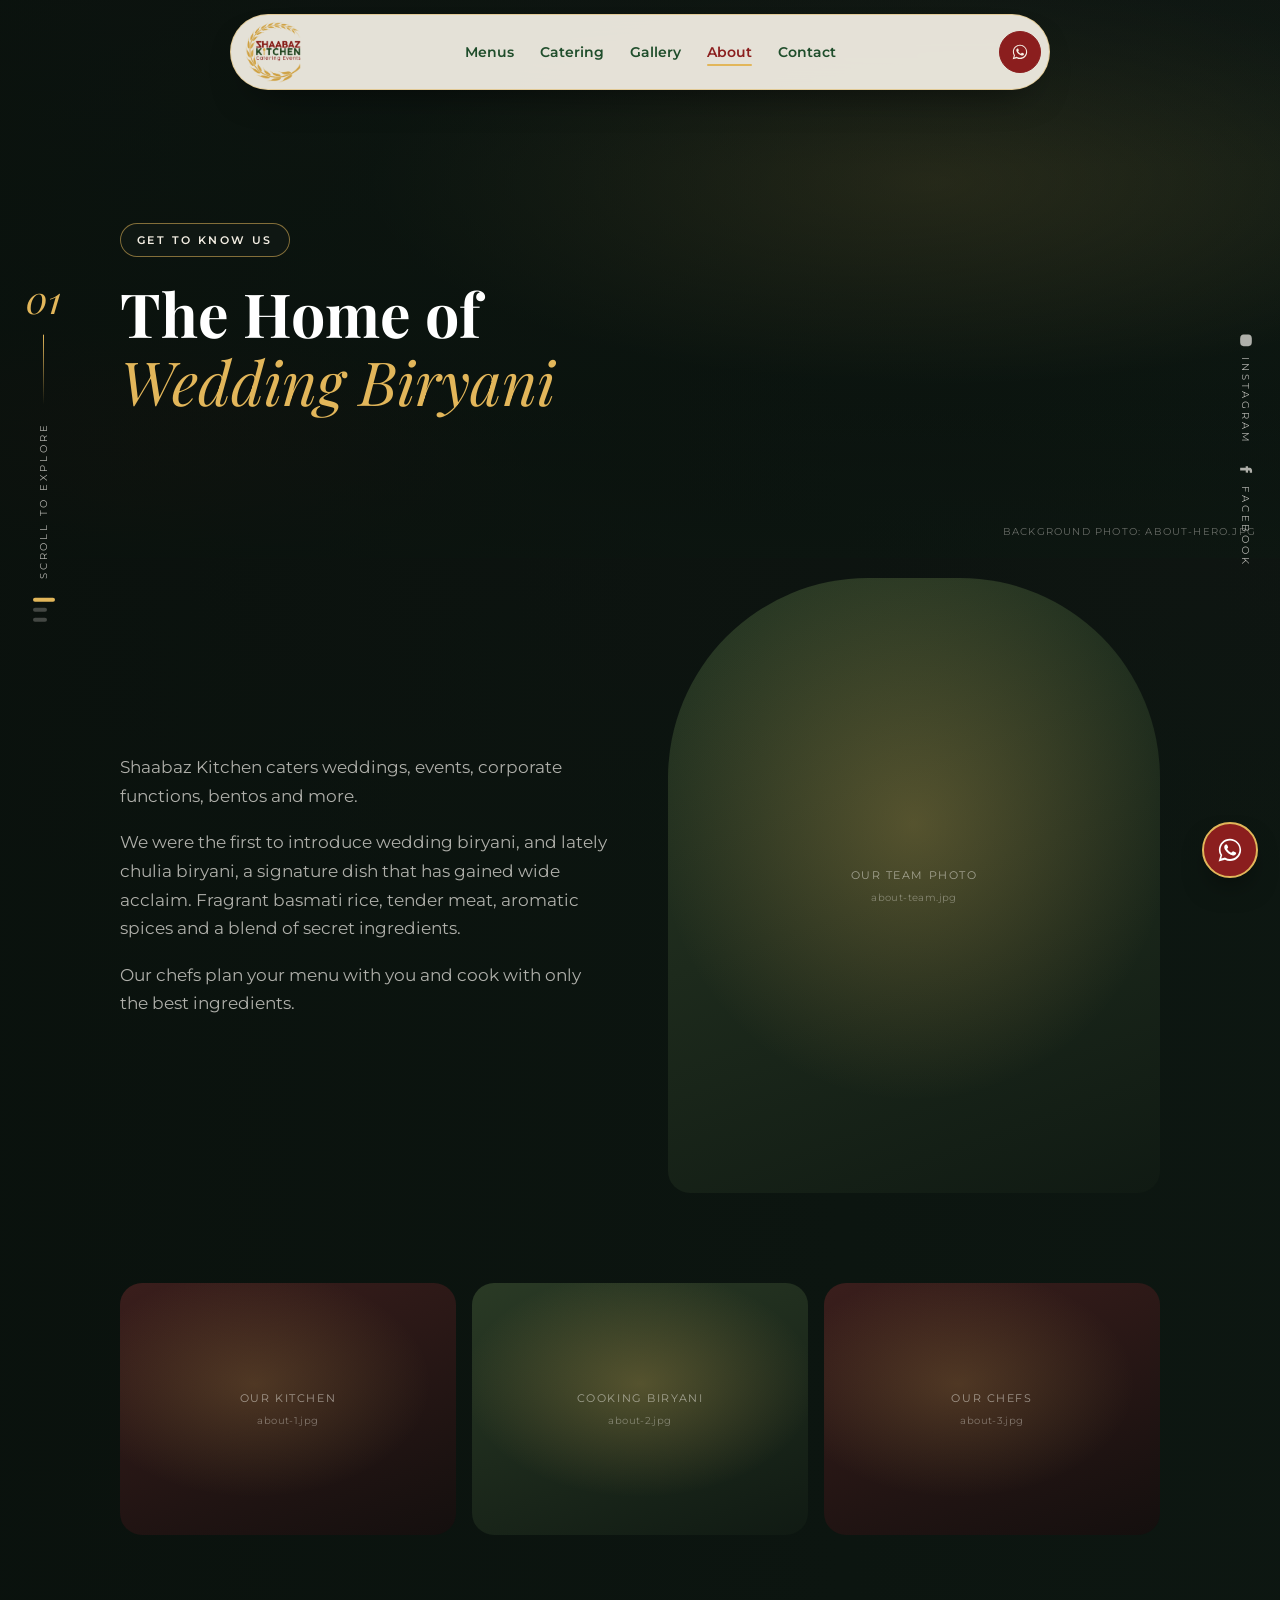
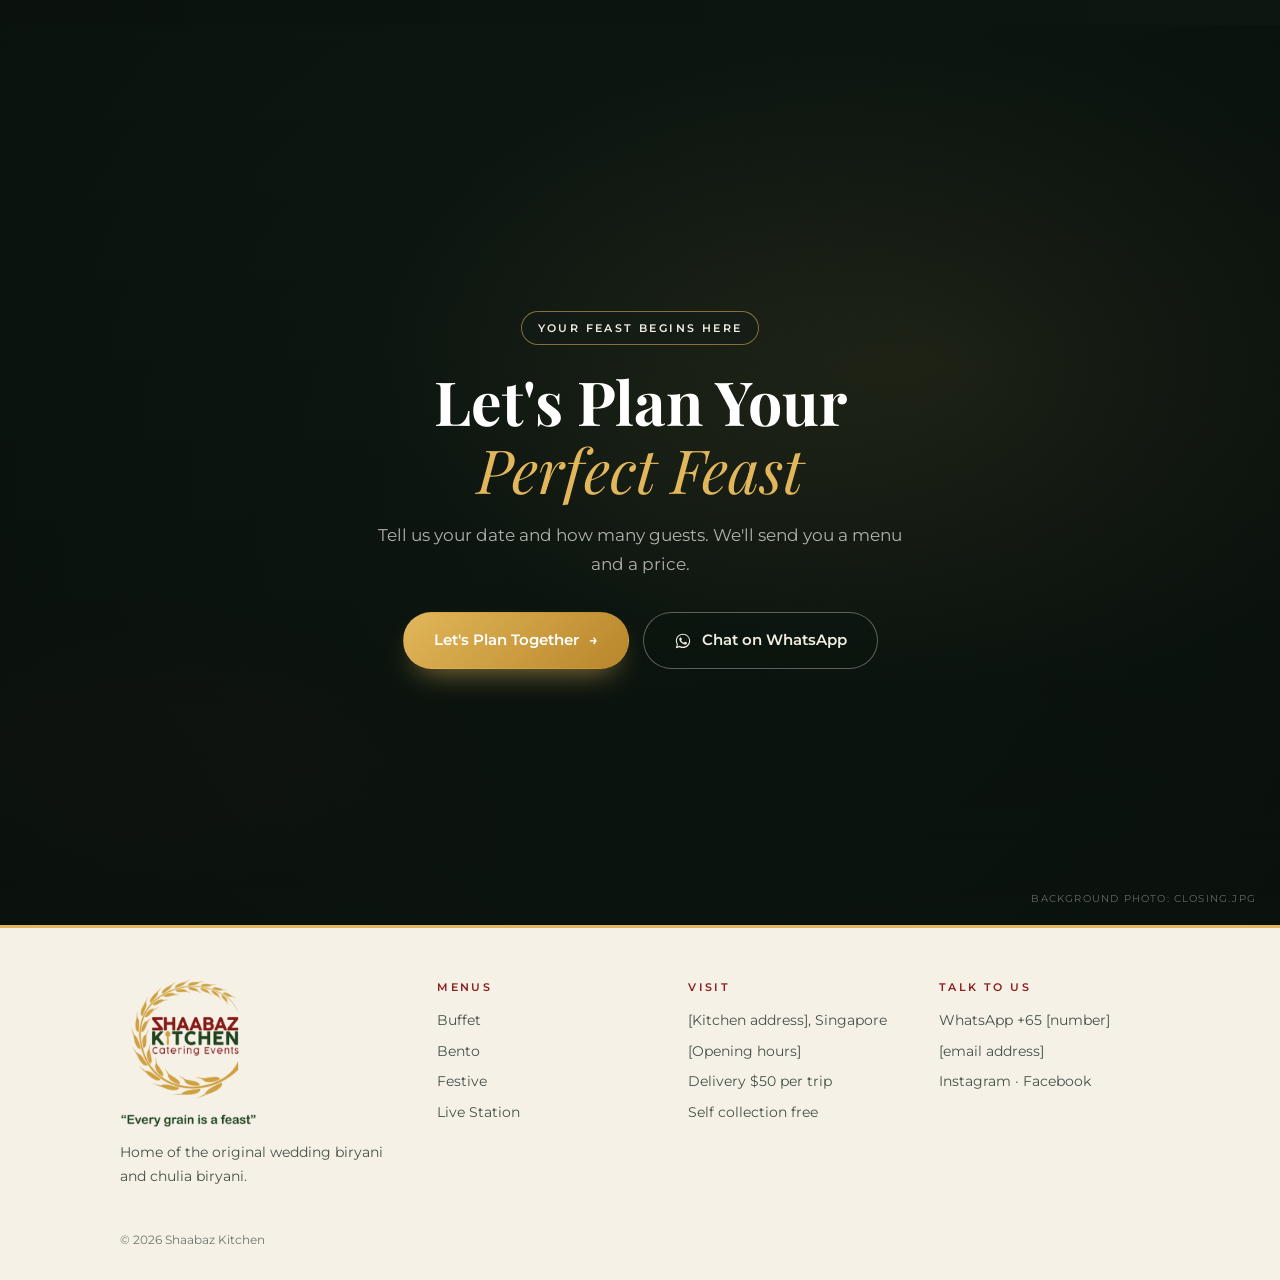
==== commit 4b6916d8: "Use Kamal's official logo and colours, and swap the ripple for biryani steam - Add images/logo.png a" ====
--- a/about.html
+++ b/about.html
@@ -12,19 +12,19 @@
 <meta property="og:description" content="Shaabaz Kitchen is a Singapore catering service and the first to introduce wedding biryani and chulia biryani.">
 <meta property="og:url" content="https://shaabazkitchen.sg/about.html">
 <meta property="og:image" content="https://shaabazkitchen.sg/images/og-image.png">
-<meta name="theme-color" content="#141414">
-<link rel="icon" href="images/favicon.svg" type="image/svg+xml">
+<meta name="theme-color" content="#0f1a14">
+<link rel="icon" href="images/favicon.png" type="image/png">
 <link rel="preconnect" href="https://fonts.googleapis.com">
 <link rel="preconnect" href="https://fonts.gstatic.com" crossorigin>
 <link href="https://fonts.googleapis.com/css2?family=Montserrat:wght@400;500;600&family=Playfair+Display:ital,wght@0,600;0,700;1,400&display=swap" rel="stylesheet">
 <link rel="stylesheet" href="css/style.css">
 </head>
 <body>
-<div class="loader" aria-hidden="true"><div class="loader-inner"><svg viewBox="0 0 40 40" aria-hidden="true"><g fill="none" stroke="#e8ba8c" stroke-width="1.8" stroke-linecap="round" stroke-linejoin="round"><path d="M14 11c-1.6-1.8 1.6-3.2 0-5"/><path d="M20 10c-1.6-1.8 1.6-3.2 0-5"/><path d="M26 11c-1.6-1.8 1.6-3.2 0-5"/><path d="M8 18h24"/><path d="M10 18c0 8 4 14 10 14s10-6 10-14"/><path d="M15 15.5h10"/><path d="M6 21h3M31 21h3"/></g></svg><span>Shaabaz <em>Kitchen</em></span></div></div>
+<div class="loader" aria-hidden="true"><div class="loader-inner"><img src="images/logo-full.png" alt="" width="240" height="262"></div></div>
 
 <div class="nav-wrap">
   <nav class="nav" aria-label="Main">
-    <a class="logo" href="index.html" aria-label="Shaabaz Kitchen home"><svg viewBox="0 0 40 40" aria-hidden="true"><g fill="none" stroke="#e8ba8c" stroke-width="1.8" stroke-linecap="round" stroke-linejoin="round"><path d="M14 11c-1.6-1.8 1.6-3.2 0-5"/><path d="M20 10c-1.6-1.8 1.6-3.2 0-5"/><path d="M26 11c-1.6-1.8 1.6-3.2 0-5"/><path d="M8 18h24"/><path d="M10 18c0 8 4 14 10 14s10-6 10-14"/><path d="M15 15.5h10"/><path d="M6 21h3M31 21h3"/></g></svg><span class="logo-text">Shaabaz <em>Kitchen</em></span></a>
+    <a class="logo" href="index.html"><img src="images/logo.png" alt="Shaabaz Kitchen, Catering Events" width="52" height="57"></a>
     <ul class="nav-links" id="nav-links"><li><a href="menus.html">Menus</a></li><li><a href="events.html">Catering</a></li><li><a href="gallery.html">Gallery</a></li><li><a href="about.html" aria-current="page">About</a></li><li><a href="contact.html">Contact</a></li></ul>
     <div class="nav-end">
       <a class="round-btn" href="https://wa.me/6500000000" target="_blank" rel="noopener" aria-label="WhatsApp us"><svg viewBox="0 0 32 32" aria-hidden="true"><path d="M16 3C9 3 3.3 8.6 3.3 15.6c0 2.3.6 4.5 1.8 6.4L3 29l7.2-1.9c1.8 1 3.8 1.5 5.8 1.5 7 0 12.7-5.6 12.7-12.6S23 3 16 3zm0 23.2c-1.9 0-3.7-.5-5.3-1.4l-.4-.2-4.3 1.1 1.1-4.1-.3-.4c-1-1.6-1.6-3.5-1.6-5.5C5.2 9.8 10 5.1 16 5.1s10.8 4.7 10.8 10.5S21.9 26.2 16 26.2zm5.9-7.8c-.3-.2-1.9-.9-2.2-1-.3-.1-.5-.2-.7.2-.2.3-.8 1-1 1.2-.2.2-.4.2-.7.1-.3-.2-1.4-.5-2.6-1.6-1-.9-1.6-1.9-1.8-2.2-.2-.3 0-.5.1-.7l.5-.6c.2-.2.2-.3.3-.6.1-.2 0-.4 0-.6l-1-2.4c-.3-.6-.5-.5-.7-.5h-.6c-.2 0-.6.1-.9.4-.3.3-1.2 1.1-1.2 2.8s1.2 3.2 1.4 3.5c.2.2 2.4 3.6 5.8 5 .8.3 1.4.5 1.9.7.8.3 1.5.2 2.1.1.6-.1 1.9-.8 2.2-1.5.3-.7.3-1.4.2-1.5-.1-.2-.3-.3-.6-.4z"/></svg></a>
@@ -85,8 +85,8 @@
   <div class="wrap">
     <div class="footer-grid">
       <div>
-        <a class="logo" href="index.html"><svg viewBox="0 0 40 40" aria-hidden="true"><g fill="none" stroke="#e8ba8c" stroke-width="1.8" stroke-linecap="round" stroke-linejoin="round"><path d="M14 11c-1.6-1.8 1.6-3.2 0-5"/><path d="M20 10c-1.6-1.8 1.6-3.2 0-5"/><path d="M26 11c-1.6-1.8 1.6-3.2 0-5"/><path d="M8 18h24"/><path d="M10 18c0 8 4 14 10 14s10-6 10-14"/><path d="M15 15.5h10"/><path d="M6 21h3M31 21h3"/></g></svg><span class="logo-text">Shaabaz <em>Kitchen</em></span></a>
-        <p>Home of the original wedding biryani and chulia biryani. Catering across Singapore.</p>
+        <a class="logo logo-foot" href="index.html"><img src="images/logo-full.png" alt="Shaabaz Kitchen, Catering Events. Every grain is a feast." width="150" height="164"></a>
+        <p>Home of the original wedding biryani and chulia biryani.</p>
       </div>
       <div><h4>Menus</h4><ul><li><a href="menus.html#buffet">Buffet</a></li><li><a href="menus.html#bento">Bento</a></li><li><a href="menus.html#festive">Festive</a></li><li><a href="menus.html#live-station">Live Station</a></li></ul></div>
       <div><h4>Visit</h4><ul><li>[Kitchen address], Singapore</li><li>[Opening hours]</li><li>Delivery $50 per trip</li><li>Self collection free</li></ul></div>
--- a/css/style.css
+++ b/css/style.css
@@ -3,16 +3,20 @@
    Change colours here and the whole site follows.
    ========================================================== */
 :root {
-  --bg: #141414;
-  --bg-2: #1b1916;
-  --cream: #efece6;
+  --bg: #0f1a14;
+  --bg-2: #13221a;
+  --ivory: #f6f1e7;
+  --maroon: #8b1e1e;
+  --green: #1f4d2b;
+  --ink: #1d2a21;
+  --cream: #f3eee3;
   --muted: rgba(239, 236, 230, .72);
   --white: #ffffff;
-  --gold: #e8ba8c;
-  --gold-deep: #b87858;
-  --glass: rgba(20, 28, 24, .42);
-  --glass-strong: rgba(20, 28, 24, .7);
-  --line: rgba(232, 186, 140, .33);
+  --gold: #e2b65a;
+  --gold-deep: #b8862b;
+  --glass: rgba(18, 36, 26, .5);
+  --glass-strong: rgba(18, 36, 26, .75);
+  --line: rgba(226, 182, 90, .32);
   --line-soft: rgba(239, 236, 230, .14);
   --radius: 22px;
   --serif: "Playfair Display", Georgia, "Times New Roman", serif;
@@ -56,8 +60,8 @@
 .btn::after { content: "→"; transition: transform .25s; }
 .btn:hover { transform: translateY(-2px); }
 .btn:hover::after { transform: translateX(4px); }
-.btn-gold { background: linear-gradient(135deg, var(--gold), var(--gold-deep)); color: var(--white); box-shadow: 0 14px 30px -14px rgba(232, 186, 140, .7); }
-.btn-dark { background: rgba(20, 20, 20, .55); border-color: rgba(239, 236, 230, .35); color: var(--cream); backdrop-filter: blur(10px); }
+.btn-gold { background: linear-gradient(135deg, var(--gold), var(--gold-deep)); color: var(--white); box-shadow: 0 14px 30px -14px rgba(226, 182, 90, .7); }
+.btn-dark { background: rgba(12, 22, 16, .55); border-color: rgba(243, 238, 227, .35); color: var(--cream); backdrop-filter: blur(10px); }
 .btn-dark:hover { border-color: var(--gold); }
 .btn.no-arrow::after { display: none; }
 .btn svg { width: 18px; height: 18px; fill: currentColor; }
@@ -142,25 +146,25 @@
 .scene.auto { min-height: 0; }
 .scene-bg {
   position: absolute; inset: 0; z-index: -2; background-size: cover; background-position: center;
-  background-color: #1d1712;
+  background-color: #101c15;
   background-image:
-    radial-gradient(55% 45% at 70% 35%, rgba(232, 186, 140, .22), transparent 70%),
-    radial-gradient(40% 40% at 15% 85%, rgba(184, 120, 88, .18), transparent 70%),
-    linear-gradient(180deg, #221a13, #120f0c);
+    radial-gradient(55% 45% at 70% 35%, rgba(226, 182, 90, .22), transparent 70%),
+    radial-gradient(40% 40% at 15% 85%, rgba(139, 30, 30, .22), transparent 70%),
+    linear-gradient(180deg, #132119, #0b140f);
 }
 .scene-bg.alt {
   background-image:
-    radial-gradient(50% 45% at 25% 30%, rgba(232, 186, 140, .18), transparent 70%),
-    radial-gradient(45% 45% at 85% 80%, rgba(90, 110, 80, .2), transparent 70%),
-    linear-gradient(180deg, #171a15, #0f110e);
+    radial-gradient(50% 45% at 25% 30%, rgba(226, 182, 90, .18), transparent 70%),
+    radial-gradient(45% 45% at 85% 80%, rgba(139, 30, 30, .18), transparent 70%),
+    linear-gradient(180deg, #16251c, #0c150f);
 }
 .scene-bg video { position: absolute; inset: 0; width: 100%; height: 100%; object-fit: cover; }
 .scene::before {
   content: ""; position: absolute; inset: 0; z-index: -1;
-  background: linear-gradient(90deg, rgba(14, 12, 10, .82) 0%, rgba(14, 12, 10, .55) 55%, rgba(14, 12, 10, .35) 100%),
+  background: linear-gradient(90deg, rgba(9, 16, 12, .82) 0%, rgba(9, 16, 12, .55) 55%, rgba(9, 16, 12, .35) 100%),
               linear-gradient(180deg, rgba(20, 20, 20, .4) 0%, transparent 30%, transparent 70%, var(--bg) 100%);
 }
-.scene.centered::before { background: radial-gradient(circle at 50% 50%, rgba(14, 12, 10, .45), rgba(14, 12, 10, .85)), linear-gradient(180deg, transparent 75%, var(--bg)); }
+.scene.centered::before { background: radial-gradient(circle at 50% 50%, rgba(9, 16, 12, .45), rgba(9, 16, 12, .85)), linear-gradient(180deg, transparent 75%, var(--bg)); }
 .photo-tag {
   position: absolute; right: 24px; bottom: 18px; z-index: 1; font-size: .62rem; letter-spacing: .12em;
   color: rgba(239, 236, 230, .4); text-transform: uppercase;
@@ -198,7 +202,7 @@
 .badge svg.ring text { font-family: var(--sans); font-size: 10.5px; letter-spacing: 3.4px; fill: var(--gold); text-transform: uppercase; }
 .badge .play {
   width: 58px; height: 58px; border-radius: 50%; background: rgba(239, 236, 230, .92); display: grid; place-items: center;
-  box-shadow: 0 0 0 10px rgba(232, 186, 140, .15); transition: transform .3s;
+  box-shadow: 0 0 0 10px rgba(226, 182, 90, .15); transition: transform .3s;
 }
 .badge:hover .play { transform: scale(1.08); }
 .badge .play svg { width: 18px; height: 18px; fill: var(--gold-deep); margin-left: 3px; }
@@ -239,7 +243,7 @@
 .fan-card .ph { position: absolute; inset: 0; border-radius: 0; }
 .fan-card figcaption {
   position: absolute; inset: auto 0 0 0; padding: 60px 22px 22px;
-  background: linear-gradient(180deg, transparent, rgba(10, 8, 6, .88));
+  background: linear-gradient(180deg, transparent, rgba(7, 13, 9, .88));
 }
 .fan-card figcaption h3 { font-size: 1.35rem; }
 .fan-card figcaption p { font-size: .8rem; color: var(--gold); letter-spacing: .06em; }
@@ -275,11 +279,11 @@
 .ph {
   position: relative; background-size: cover; background-position: center; display: grid; place-items: center;
   text-align: center; color: rgba(239, 236, 230, .55); font-size: .7rem; letter-spacing: .14em; text-transform: uppercase;
-  background-color: #2a2018;
-  background-image: radial-gradient(70% 60% at 50% 40%, rgba(232, 186, 140, .28), transparent 75%), linear-gradient(160deg, #3a2a1e, #18130f);
+  background-color: #16261c;
+  background-image: radial-gradient(70% 60% at 50% 40%, rgba(226, 182, 90, .28), transparent 75%), linear-gradient(160deg, #2a3a25, #101a13);
   border-radius: var(--radius); overflow: hidden; padding: 14px;
 }
-.ph.alt { background-image: radial-gradient(70% 60% at 40% 40%, rgba(232, 186, 140, .2), transparent 75%), linear-gradient(160deg, #24291f, #121410); }
+.ph.alt { background-image: radial-gradient(70% 60% at 40% 40%, rgba(226, 182, 90, .2), transparent 75%), linear-gradient(160deg, #3a1e1c, #140f0e); }
 .ph span { display: grid; gap: 4px; }
 .ph span em { font-style: normal; font-size: .62rem; letter-spacing: .04em; text-transform: none; opacity: .7; }
 .ph.has-photo span { display: none; }
@@ -289,7 +293,7 @@
 .cat-tile { position: relative; display: block; aspect-ratio: 3/4; border-radius: var(--radius); overflow: hidden; text-decoration: none; border: 1px solid var(--line); }
 .cat-tile .ph { position: absolute; inset: 0; border-radius: 0; align-items: start; padding-top: 28px; transition: transform .6s; }
 .cat-tile:hover .ph { transform: scale(1.06); }
-.cat-label { position: absolute; inset: auto 0 0 0; padding: 60px 20px 20px; background: linear-gradient(180deg, transparent, rgba(10, 8, 6, .9)); }
+.cat-label { position: absolute; inset: auto 0 0 0; padding: 60px 20px 20px; background: linear-gradient(180deg, transparent, rgba(7, 13, 9, .9)); }
 .cat-label h3 { font-size: 1.7rem; }
 .cat-label p { font-size: .85rem; color: var(--muted); line-height: 1.4; }
 .cat-label span { display: inline-block; margin-top: 8px; font-size: .8rem; color: var(--gold); }
@@ -358,12 +362,12 @@
 
 /* ---------- Cursor ripple ---------- */
 .ripple-layer { position: fixed; inset: 0; pointer-events: none; z-index: 70; overflow: hidden; }
-.ripple { position: absolute; width: 18px; height: 18px; margin: -9px 0 0 -9px; border-radius: 50%; border: 1.5px solid rgba(232, 186, 140, .8); animation: ripple 1.2s ease-out forwards; }
+.ripple { position: absolute; width: 18px; height: 18px; margin: -9px 0 0 -9px; border-radius: 50%; border: 1.5px solid rgba(226, 182, 90, .8); animation: ripple 1.2s ease-out forwards; }
 .ripple.big { border-width: 2px; animation-duration: 1.5s; }
 @keyframes ripple { from { transform: scale(1); opacity: .9; } to { transform: scale(9); opacity: 0; } }
 .cursor-dot { position: fixed; width: 8px; height: 8px; margin: -4px 0 0 -4px; border-radius: 50%; background: var(--gold); pointer-events: none; z-index: 71; opacity: 0; transition: transform .15s, opacity .2s; }
 .cursor-dot.on { opacity: 1; }
-.cursor-dot.hover { transform: scale(4); background: rgba(232, 186, 140, .35); }
+.cursor-dot.hover { transform: scale(4); background: rgba(226, 182, 90, .35); }
 
 /* ---------- Scroll reveal ---------- */
 .reveal { opacity: 0; transform: translateY(36px); transition: opacity 1s ease, transform 1s ease; }
@@ -425,3 +429,42 @@
 .badge .play, .badge svg.ring { position: relative; z-index: 1; }
 .badge svg.ring { position: absolute; }
 @media (max-width: 900px) { .badge { justify-self: start; } }
+
+
+/* ==========================================================
+   Brand: Kamal's logo (gold wreath, maroon SHAABAZ, green KITCHEN).
+   The logo sits on ivory so its colours stay true.
+   ========================================================== */
+.nav { background: rgba(246, 241, 231, .93); border-color: rgba(226, 182, 90, .5); padding: 6px 8px 6px 14px; }
+.logo img { height: 62px; width: auto; }
+.nav-links a { color: var(--green); font-weight: 600; }
+.nav-links a:hover, .nav-links a[aria-current="page"] { color: var(--maroon); }
+.nav-links a[aria-current="page"]::after { content: ""; position: absolute; left: 0; right: 0; bottom: 0; height: 2px; border-radius: 2px; background: var(--gold); }
+.nav .round-btn { background: var(--maroon); border-color: var(--maroon); color: var(--ivory); }
+.nav .menu-toggle { background: transparent; border-color: rgba(31, 77, 43, .35); }
+.nav .menu-toggle span { background: var(--green); }
+@media (max-width: 860px) {
+  .nav-links { background: rgba(246, 241, 231, .98); border-color: rgba(226, 182, 90, .5); }
+  .nav-links a { border-bottom-color: rgba(31, 77, 43, .12); }
+  .logo img { height: 46px; }
+}
+.loader { background: var(--ivory); }
+.loader-inner img { width: 220px; height: auto; }
+.pill-label { border-color: rgba(226, 182, 90, .55); }
+.tag, .chip[aria-selected="true"] { border-color: var(--gold); }
+.chip:hover, .chip[aria-selected="true"] { background: linear-gradient(135deg, var(--maroon), #6a1414); border-color: var(--gold); }
+.wa-float { background: var(--maroon); border: 2px solid var(--gold); }
+.svc:hover .arrow { background: var(--maroon); color: var(--ivory); border-color: var(--maroon); }
+.progress { background: linear-gradient(90deg, var(--maroon), var(--gold)); height: 3px; }
+.facts i { color: var(--gold); border-color: var(--line); background: rgba(139, 30, 30, .35); }
+
+/* Ivory footer closes every page with the full logo */
+.site-footer { background: var(--ivory); color: var(--ink); border-top: 3px solid var(--gold); }
+.site-footer .logo-foot img { height: 150px; width: auto; }
+.site-footer h4 { color: var(--maroon); }
+.site-footer ul, .site-footer p { color: #45524a; }
+.site-footer a:hover { color: var(--maroon); }
+.footer-bottom { color: #6b766f; }
+
+/* Hot biryani steam that follows the mouse */
+.steam-cursor { position: fixed; inset: 0; width: 100%; height: 100%; pointer-events: none; z-index: 70; }
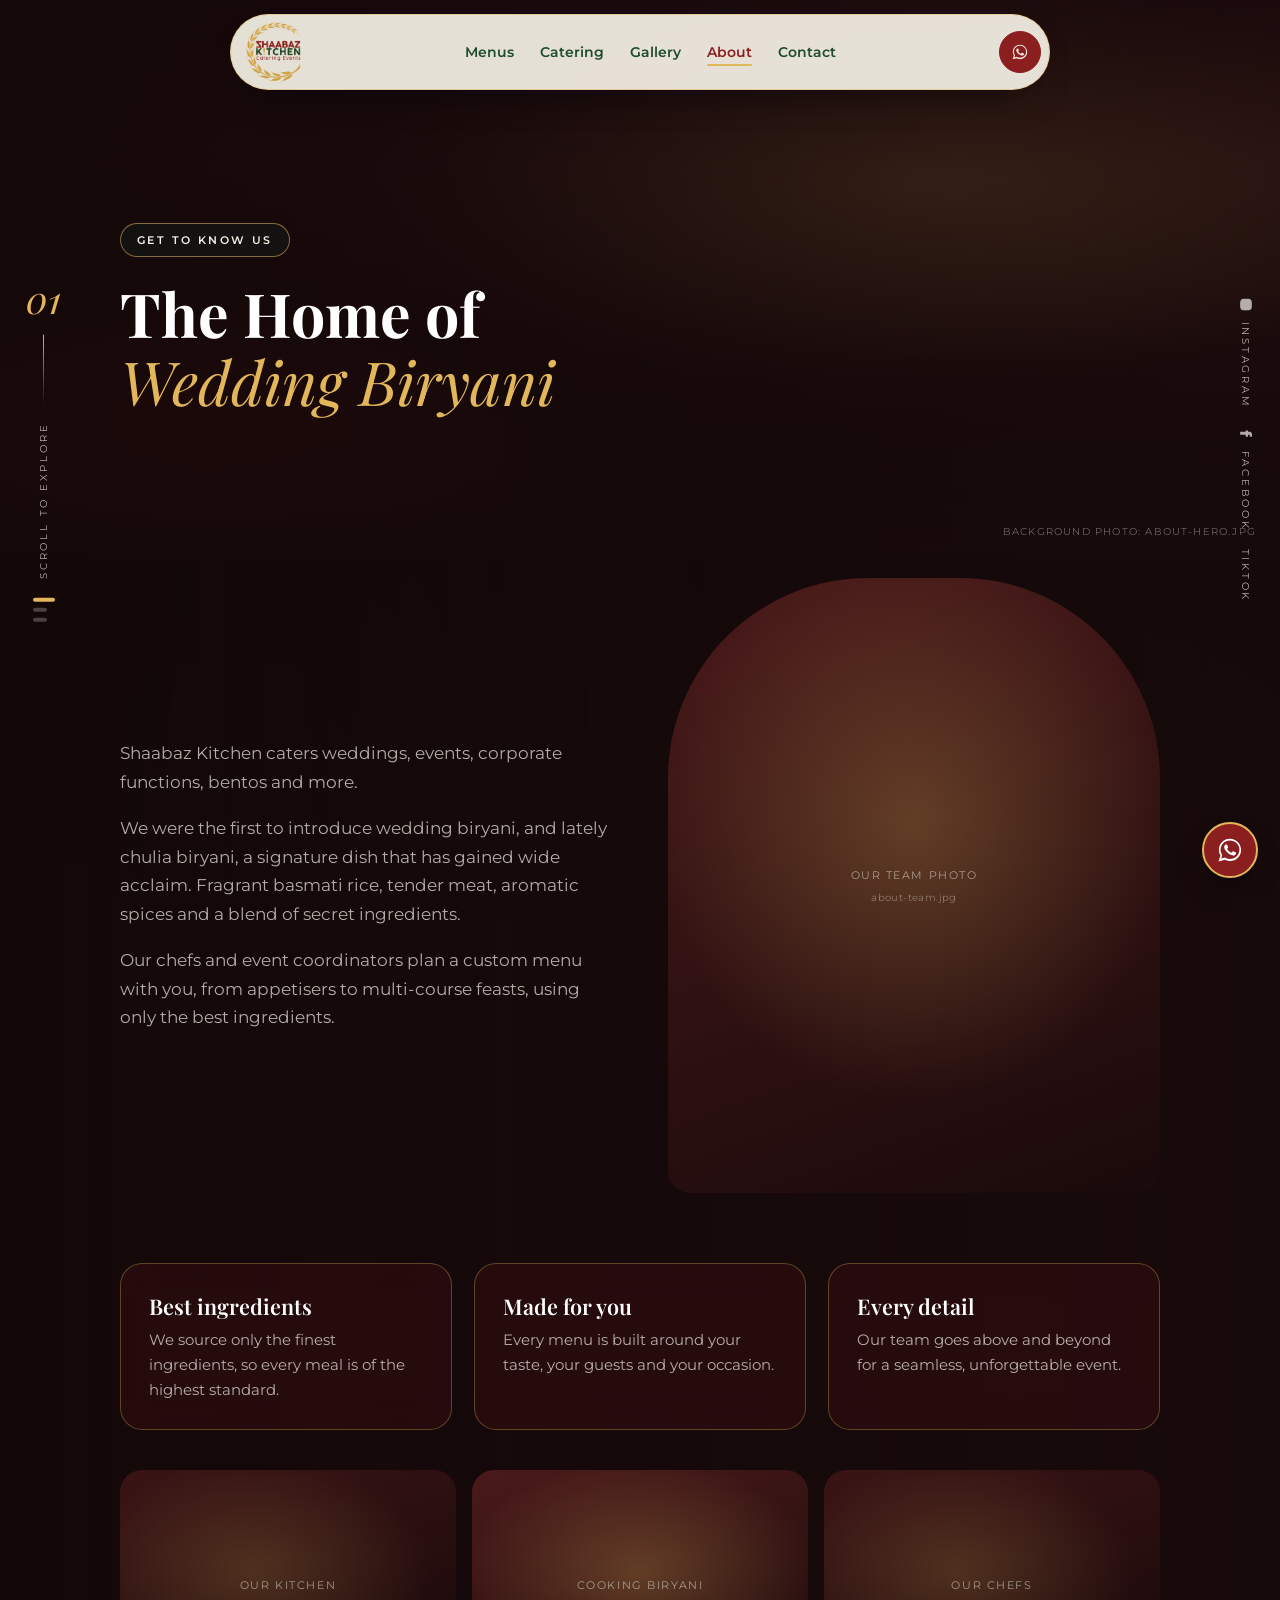
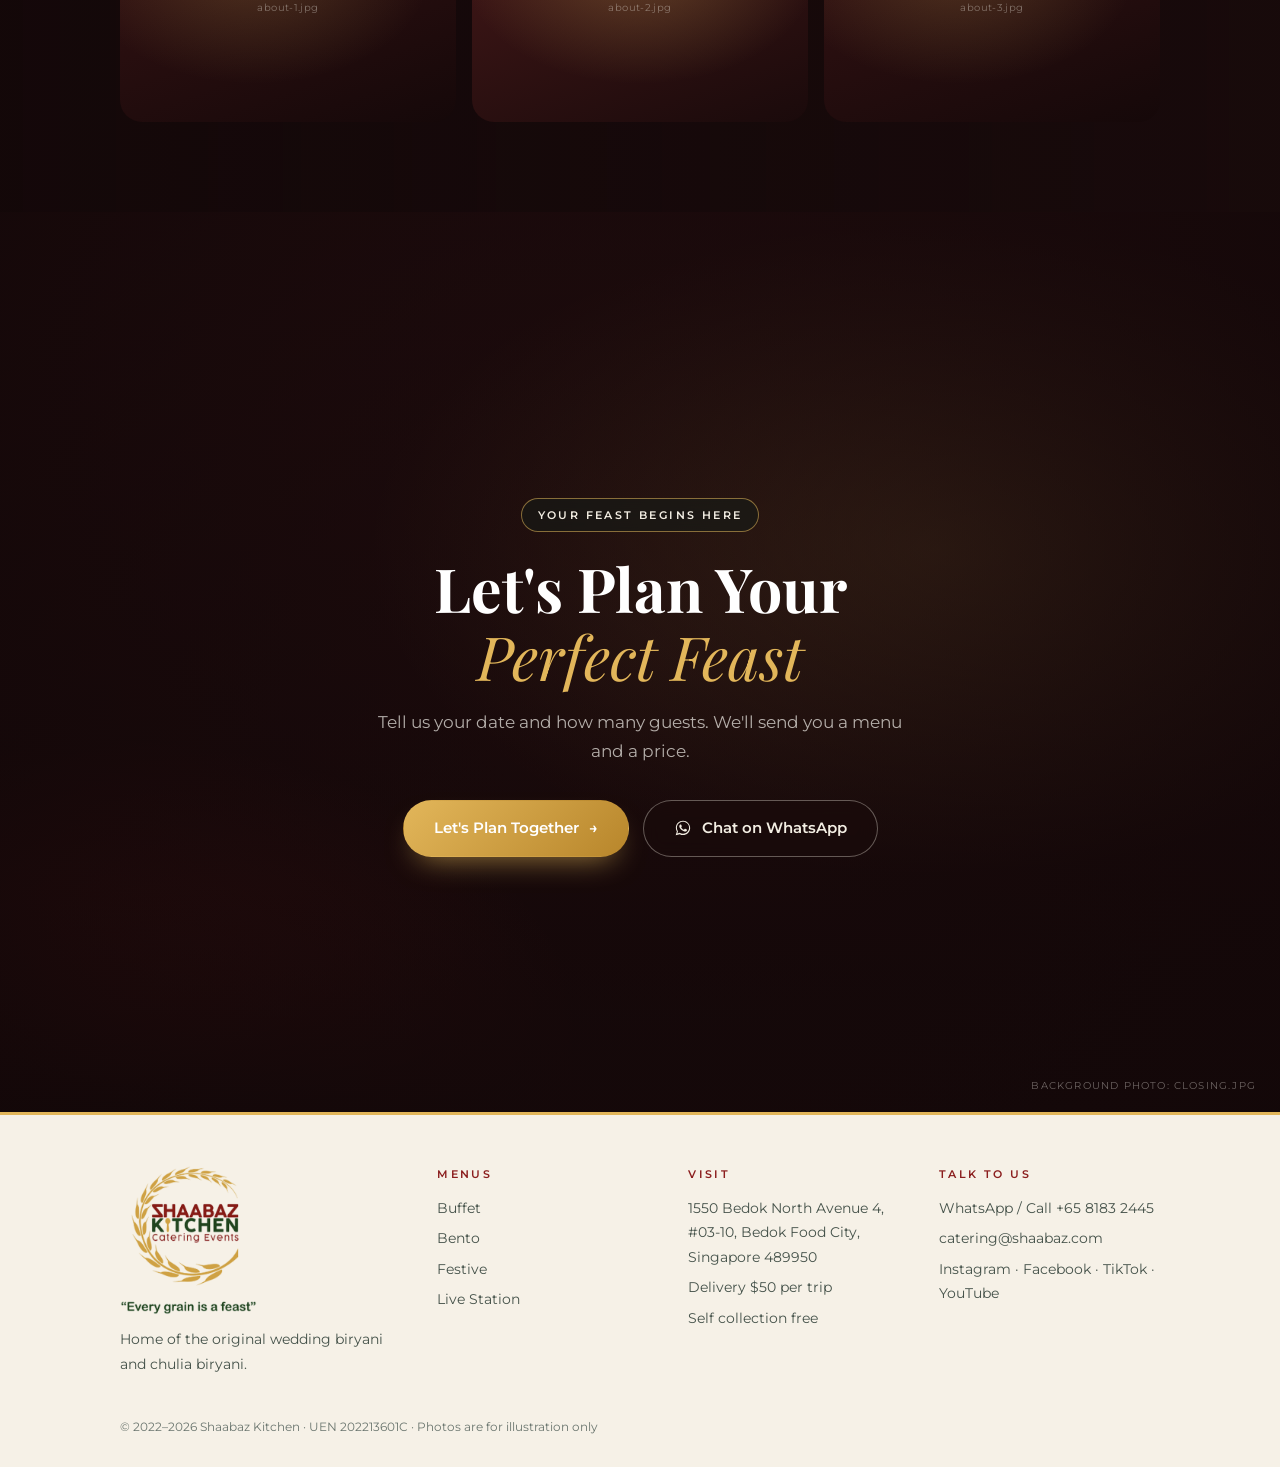
==== commit 81691855: "Fill in real details from the current shaabazkitchen.sg site - Phone/WhatsApp +65 8183 2445, caterin" ====
--- a/about.html
+++ b/about.html
@@ -27,7 +27,7 @@
     <a class="logo" href="index.html"><img src="images/logo.png" alt="Shaabaz Kitchen, Catering Events" width="52" height="57"></a>
     <ul class="nav-links" id="nav-links"><li><a href="menus.html">Menus</a></li><li><a href="events.html">Catering</a></li><li><a href="gallery.html">Gallery</a></li><li><a href="about.html" aria-current="page">About</a></li><li><a href="contact.html">Contact</a></li></ul>
     <div class="nav-end">
-      <a class="round-btn" href="https://wa.me/6500000000" target="_blank" rel="noopener" aria-label="WhatsApp us"><svg viewBox="0 0 32 32" aria-hidden="true"><path d="M16 3C9 3 3.3 8.6 3.3 15.6c0 2.3.6 4.5 1.8 6.4L3 29l7.2-1.9c1.8 1 3.8 1.5 5.8 1.5 7 0 12.7-5.6 12.7-12.6S23 3 16 3zm0 23.2c-1.9 0-3.7-.5-5.3-1.4l-.4-.2-4.3 1.1 1.1-4.1-.3-.4c-1-1.6-1.6-3.5-1.6-5.5C5.2 9.8 10 5.1 16 5.1s10.8 4.7 10.8 10.5S21.9 26.2 16 26.2zm5.9-7.8c-.3-.2-1.9-.9-2.2-1-.3-.1-.5-.2-.7.2-.2.3-.8 1-1 1.2-.2.2-.4.2-.7.1-.3-.2-1.4-.5-2.6-1.6-1-.9-1.6-1.9-1.8-2.2-.2-.3 0-.5.1-.7l.5-.6c.2-.2.2-.3.3-.6.1-.2 0-.4 0-.6l-1-2.4c-.3-.6-.5-.5-.7-.5h-.6c-.2 0-.6.1-.9.4-.3.3-1.2 1.1-1.2 2.8s1.2 3.2 1.4 3.5c.2.2 2.4 3.6 5.8 5 .8.3 1.4.5 1.9.7.8.3 1.5.2 2.1.1.6-.1 1.9-.8 2.2-1.5.3-.7.3-1.4.2-1.5-.1-.2-.3-.3-.6-.4z"/></svg></a>
+      <a class="round-btn" href="https://wa.me/6581832445" target="_blank" rel="noopener" aria-label="WhatsApp us"><svg viewBox="0 0 32 32" aria-hidden="true"><path d="M16 3C9 3 3.3 8.6 3.3 15.6c0 2.3.6 4.5 1.8 6.4L3 29l7.2-1.9c1.8 1 3.8 1.5 5.8 1.5 7 0 12.7-5.6 12.7-12.6S23 3 16 3zm0 23.2c-1.9 0-3.7-.5-5.3-1.4l-.4-.2-4.3 1.1 1.1-4.1-.3-.4c-1-1.6-1.6-3.5-1.6-5.5C5.2 9.8 10 5.1 16 5.1s10.8 4.7 10.8 10.5S21.9 26.2 16 26.2zm5.9-7.8c-.3-.2-1.9-.9-2.2-1-.3-.1-.5-.2-.7.2-.2.3-.8 1-1 1.2-.2.2-.4.2-.7.1-.3-.2-1.4-.5-2.6-1.6-1-.9-1.6-1.9-1.8-2.2-.2-.3 0-.5.1-.7l.5-.6c.2-.2.2-.3.3-.6.1-.2 0-.4 0-.6l-1-2.4c-.3-.6-.5-.5-.7-.5h-.6c-.2 0-.6.1-.9.4-.3.3-1.2 1.1-1.2 2.8s1.2 3.2 1.4 3.5c.2.2 2.4 3.6 5.8 5 .8.3 1.4.5 1.9.7.8.3 1.5.2 2.1.1.6-.1 1.9-.8 2.2-1.5.3-.7.3-1.4.2-1.5-.1-.2-.3-.3-.6-.4z"/></svg></a>
       <button class="round-btn menu-toggle" aria-label="Open menu" aria-expanded="false" aria-controls="nav-links"><span></span><span></span><span></span></button>
     </div>
   </nav>
@@ -40,8 +40,9 @@
   <span class="rail-dots" id="rail-dots"><i></i><i></i><i></i></span>
 </div>
 <div class="rail rail-right">
-  <a href="#" target="_blank" rel="noopener"><svg viewBox="0 0 24 24" aria-hidden="true"><path d="M12 7a5 5 0 1 0 0 10 5 5 0 0 0 0-10zm0 8.2a3.2 3.2 0 1 1 0-6.4 3.2 3.2 0 0 1 0 6.4zM17.3 5.5a1.2 1.2 0 1 0 0 2.4 1.2 1.2 0 0 0 0-2.4zM12 2c-2.7 0-3 0-4.1.1C4.3 2.3 2.3 4.3 2.1 7.9 2 9 2 9.3 2 12s0 3 .1 4.1c.2 3.6 2.2 5.6 5.8 5.8 1.1.1 1.4.1 4.1.1s3 0 4.1-.1c3.6-.2 5.6-2.2 5.8-5.8.1-1.1.1-1.4.1-4.1s0-3-.1-4.1c-.2-3.6-2.2-5.6-5.8-5.8C15 2 14.7 2 12 2z"/></svg>Instagram</a>
-  <a href="#" target="_blank" rel="noopener"><svg viewBox="0 0 24 24" aria-hidden="true"><path d="M14 8.5V6.6c0-.9.6-1.1 1-1.1h2.6V1.6L14 1.6c-4 0-4.9 3-4.9 4.9v2H6.8v4h2.3V22h4.9V12.5h3.3l.4-4H14z"/></svg>Facebook</a>
+  <a href="https://www.instagram.com/shaabazkitchen/" target="_blank" rel="noopener"><svg viewBox="0 0 24 24" aria-hidden="true"><path d="M12 7a5 5 0 1 0 0 10 5 5 0 0 0 0-10zm0 8.2a3.2 3.2 0 1 1 0-6.4 3.2 3.2 0 0 1 0 6.4zM17.3 5.5a1.2 1.2 0 1 0 0 2.4 1.2 1.2 0 0 0 0-2.4zM12 2c-2.7 0-3 0-4.1.1C4.3 2.3 2.3 4.3 2.1 7.9 2 9 2 9.3 2 12s0 3 .1 4.1c.2 3.6 2.2 5.6 5.8 5.8 1.1.1 1.4.1 4.1.1s3 0 4.1-.1c3.6-.2 5.6-2.2 5.8-5.8.1-1.1.1-1.4.1-4.1s0-3-.1-4.1c-.2-3.6-2.2-5.6-5.8-5.8C15 2 14.7 2 12 2z"/></svg>Instagram</a>
+  <a href="https://www.facebook.com/shaabazkitchen" target="_blank" rel="noopener"><svg viewBox="0 0 24 24" aria-hidden="true"><path d="M14 8.5V6.6c0-.9.6-1.1 1-1.1h2.6V1.6L14 1.6c-4 0-4.9 3-4.9 4.9v2H6.8v4h2.3V22h4.9V12.5h3.3l.4-4H14z"/></svg>Facebook</a>
+  <a href="https://www.tiktok.com/@shaabazkitchen/" target="_blank" rel="noopener">TikTok</a>
 </div>
 
 <main>
@@ -59,9 +60,14 @@
       <div class="reveal">
         <p class="lead" style="margin-top:0">Shaabaz Kitchen caters weddings, events, corporate functions, bentos and more.</p>
         <p class="lead">We were the first to introduce wedding biryani, and lately chulia biryani, a signature dish that has gained wide acclaim. Fragrant basmati rice, tender meat, aromatic spices and a blend of secret ingredients.</p>
-        <p class="lead">Our chefs plan your menu with you and cook with only the best ingredients.</p>
+        <p class="lead">Our chefs and event coordinators plan a custom menu with you, from appetisers to multi-course feasts, using only the best ingredients.</p>
       </div>
       <div class="ph reveal d1" data-photo="images/photos/about-team.jpg" role="img" aria-label="Our team photo" style="aspect-ratio:4/5;border-radius:200px 200px var(--radius) var(--radius)"><span>Our team photo<em>about-team.jpg</em></span></div>
+    </div>
+    <div class="cards-3" style="margin-top:20px">
+      <div class="svc glass reveal"><h3>Best ingredients</h3><p>We source only the finest ingredients, so every meal is of the highest standard.</p></div>
+      <div class="svc glass reveal d1"><h3>Made for you</h3><p>Every menu is built around your taste, your guests and your occasion.</p></div>
+      <div class="svc glass reveal d2"><h3>Every detail</h3><p>Our team goes above and beyond for a seamless, unforgettable event.</p></div>
     </div>
     <div class="strip"><div class="ph alt reveal" data-photo="images/photos/about-1.jpg" role="img" aria-label="Our kitchen"><span>Our kitchen<em>about-1.jpg</em></span></div><div class="ph reveal" data-photo="images/photos/about-2.jpg" role="img" aria-label="Cooking biryani"><span>Cooking biryani<em>about-2.jpg</em></span></div><div class="ph alt reveal" data-photo="images/photos/about-3.jpg" role="img" aria-label="Our chefs"><span>Our chefs<em>about-3.jpg</em></span></div></div>
   </div>
@@ -75,7 +81,7 @@
     <p class="lead reveal d2">Tell us your date and how many guests. We'll send you a menu and a price.</p>
     <div class="btn-row reveal d3">
       <a class="btn btn-gold magnetic" href="contact.html">Let's Plan Together</a>
-      <a class="btn btn-dark no-arrow magnetic" href="https://wa.me/6500000000" target="_blank" rel="noopener"><svg viewBox="0 0 32 32" aria-hidden="true"><path d="M16 3C9 3 3.3 8.6 3.3 15.6c0 2.3.6 4.5 1.8 6.4L3 29l7.2-1.9c1.8 1 3.8 1.5 5.8 1.5 7 0 12.7-5.6 12.7-12.6S23 3 16 3zm0 23.2c-1.9 0-3.7-.5-5.3-1.4l-.4-.2-4.3 1.1 1.1-4.1-.3-.4c-1-1.6-1.6-3.5-1.6-5.5C5.2 9.8 10 5.1 16 5.1s10.8 4.7 10.8 10.5S21.9 26.2 16 26.2zm5.9-7.8c-.3-.2-1.9-.9-2.2-1-.3-.1-.5-.2-.7.2-.2.3-.8 1-1 1.2-.2.2-.4.2-.7.1-.3-.2-1.4-.5-2.6-1.6-1-.9-1.6-1.9-1.8-2.2-.2-.3 0-.5.1-.7l.5-.6c.2-.2.2-.3.3-.6.1-.2 0-.4 0-.6l-1-2.4c-.3-.6-.5-.5-.7-.5h-.6c-.2 0-.6.1-.9.4-.3.3-1.2 1.1-1.2 2.8s1.2 3.2 1.4 3.5c.2.2 2.4 3.6 5.8 5 .8.3 1.4.5 1.9.7.8.3 1.5.2 2.1.1.6-.1 1.9-.8 2.2-1.5.3-.7.3-1.4.2-1.5-.1-.2-.3-.3-.6-.4z"/></svg> Chat on WhatsApp</a>
+      <a class="btn btn-dark no-arrow magnetic" href="https://wa.me/6581832445" target="_blank" rel="noopener"><svg viewBox="0 0 32 32" aria-hidden="true"><path d="M16 3C9 3 3.3 8.6 3.3 15.6c0 2.3.6 4.5 1.8 6.4L3 29l7.2-1.9c1.8 1 3.8 1.5 5.8 1.5 7 0 12.7-5.6 12.7-12.6S23 3 16 3zm0 23.2c-1.9 0-3.7-.5-5.3-1.4l-.4-.2-4.3 1.1 1.1-4.1-.3-.4c-1-1.6-1.6-3.5-1.6-5.5C5.2 9.8 10 5.1 16 5.1s10.8 4.7 10.8 10.5S21.9 26.2 16 26.2zm5.9-7.8c-.3-.2-1.9-.9-2.2-1-.3-.1-.5-.2-.7.2-.2.3-.8 1-1 1.2-.2.2-.4.2-.7.1-.3-.2-1.4-.5-2.6-1.6-1-.9-1.6-1.9-1.8-2.2-.2-.3 0-.5.1-.7l.5-.6c.2-.2.2-.3.3-.6.1-.2 0-.4 0-.6l-1-2.4c-.3-.6-.5-.5-.7-.5h-.6c-.2 0-.6.1-.9.4-.3.3-1.2 1.1-1.2 2.8s1.2 3.2 1.4 3.5c.2.2 2.4 3.6 5.8 5 .8.3 1.4.5 1.9.7.8.3 1.5.2 2.1.1.6-.1 1.9-.8 2.2-1.5.3-.7.3-1.4.2-1.5-.1-.2-.3-.3-.6-.4z"/></svg> Chat on WhatsApp</a>
     </div>
   </div>
 </section>
@@ -89,14 +95,14 @@
         <p>Home of the original wedding biryani and chulia biryani.</p>
       </div>
       <div><h4>Menus</h4><ul><li><a href="menus.html#buffet">Buffet</a></li><li><a href="menus.html#bento">Bento</a></li><li><a href="menus.html#festive">Festive</a></li><li><a href="menus.html#live-station">Live Station</a></li></ul></div>
-      <div><h4>Visit</h4><ul><li>[Kitchen address], Singapore</li><li>[Opening hours]</li><li>Delivery $50 per trip</li><li>Self collection free</li></ul></div>
-      <div><h4>Talk to us</h4><ul><li><a href="https://wa.me/6500000000" target="_blank" rel="noopener">WhatsApp +65 [number]</a></li><li><a href="mailto:hello@shaabazkitchen.sg">[email address]</a></li><li><a href="#">Instagram</a> · <a href="#">Facebook</a></li></ul></div>
+      <div><h4>Visit</h4><ul><li>1550 Bedok North Avenue 4, #03-10, Bedok Food City, Singapore 489950</li><li>Delivery $50 per trip</li><li>Self collection free</li></ul></div>
+      <div><h4>Talk to us</h4><ul><li><a href="https://wa.me/6581832445" target="_blank" rel="noopener">WhatsApp / Call +65 8183 2445</a></li><li><a href="mailto:catering@shaabaz.com">catering@shaabaz.com</a></li><li><a href="https://www.instagram.com/shaabazkitchen/" target="_blank" rel="noopener">Instagram</a> · <a href="https://www.facebook.com/shaabazkitchen" target="_blank" rel="noopener">Facebook</a> · <a href="https://www.tiktok.com/@shaabazkitchen/" target="_blank" rel="noopener">TikTok</a> · <a href="https://www.youtube.com/channel/UCfKB-fWQ19qCEXZHCc_s_dg" target="_blank" rel="noopener">YouTube</a></li></ul></div>
     </div>
-    <div class="footer-bottom">© <span id="year">2026</span> Shaabaz Kitchen</div>
+    <div class="footer-bottom">© 2022–<span id="year">2026</span> Shaabaz Kitchen · UEN 202213601C · Photos are for illustration only</div>
   </div>
 </footer>
 
-<a class="wa-float" href="https://wa.me/6500000000?text=Hi%20Shaabaz%20Kitchen!%20I%27d%20like%20to%20enquire%20about%20catering." target="_blank" rel="noopener" aria-label="Chat with us on WhatsApp"><svg viewBox="0 0 32 32" aria-hidden="true"><path d="M16 3C9 3 3.3 8.6 3.3 15.6c0 2.3.6 4.5 1.8 6.4L3 29l7.2-1.9c1.8 1 3.8 1.5 5.8 1.5 7 0 12.7-5.6 12.7-12.6S23 3 16 3zm0 23.2c-1.9 0-3.7-.5-5.3-1.4l-.4-.2-4.3 1.1 1.1-4.1-.3-.4c-1-1.6-1.6-3.5-1.6-5.5C5.2 9.8 10 5.1 16 5.1s10.8 4.7 10.8 10.5S21.9 26.2 16 26.2zm5.9-7.8c-.3-.2-1.9-.9-2.2-1-.3-.1-.5-.2-.7.2-.2.3-.8 1-1 1.2-.2.2-.4.2-.7.1-.3-.2-1.4-.5-2.6-1.6-1-.9-1.6-1.9-1.8-2.2-.2-.3 0-.5.1-.7l.5-.6c.2-.2.2-.3.3-.6.1-.2 0-.4 0-.6l-1-2.4c-.3-.6-.5-.5-.7-.5h-.6c-.2 0-.6.1-.9.4-.3.3-1.2 1.1-1.2 2.8s1.2 3.2 1.4 3.5c.2.2 2.4 3.6 5.8 5 .8.3 1.4.5 1.9.7.8.3 1.5.2 2.1.1.6-.1 1.9-.8 2.2-1.5.3-.7.3-1.4.2-1.5-.1-.2-.3-.3-.6-.4z"/></svg></a>
+<a class="wa-float" href="https://wa.me/6581832445?text=Hi%20Shaabaz%20Kitchen!%20I%27d%20like%20to%20enquire%20about%20catering." target="_blank" rel="noopener" aria-label="Chat with us on WhatsApp"><svg viewBox="0 0 32 32" aria-hidden="true"><path d="M16 3C9 3 3.3 8.6 3.3 15.6c0 2.3.6 4.5 1.8 6.4L3 29l7.2-1.9c1.8 1 3.8 1.5 5.8 1.5 7 0 12.7-5.6 12.7-12.6S23 3 16 3zm0 23.2c-1.9 0-3.7-.5-5.3-1.4l-.4-.2-4.3 1.1 1.1-4.1-.3-.4c-1-1.6-1.6-3.5-1.6-5.5C5.2 9.8 10 5.1 16 5.1s10.8 4.7 10.8 10.5S21.9 26.2 16 26.2zm5.9-7.8c-.3-.2-1.9-.9-2.2-1-.3-.1-.5-.2-.7.2-.2.3-.8 1-1 1.2-.2.2-.4.2-.7.1-.3-.2-1.4-.5-2.6-1.6-1-.9-1.6-1.9-1.8-2.2-.2-.3 0-.5.1-.7l.5-.6c.2-.2.2-.3.3-.6.1-.2 0-.4 0-.6l-1-2.4c-.3-.6-.5-.5-.7-.5h-.6c-.2 0-.6.1-.9.4-.3.3-1.2 1.1-1.2 2.8s1.2 3.2 1.4 3.5c.2.2 2.4 3.6 5.8 5 .8.3 1.4.5 1.9.7.8.3 1.5.2 2.1.1.6-.1 1.9-.8 2.2-1.5.3-.7.3-1.4.2-1.5-.1-.2-.3-.3-.6-.4z"/></svg></a>
 <script src="js/main.js" defer></script>
 </body>
 </html>
--- a/css/style.css
+++ b/css/style.css
@@ -468,3 +468,53 @@
 
 /* Hot biryani steam that follows the mouse */
 .steam-cursor { position: fixed; inset: 0; width: 100%; height: 100%; pointer-events: none; z-index: 70; }
+
+
+/* ==========================================================
+   Maroon and gold theme (follows the maroon SHAABAZ and gold wreath).
+   Green stays only as a small accent.
+   ========================================================== */
+:root {
+  --bg: #1a0b0c;
+  --bg-2: #24100f;
+  --glass: rgba(58, 16, 18, .45);
+  --glass-strong: rgba(58, 16, 18, .75);
+}
+.scene-bg {
+  background-color: #1f0c0d;
+  background-image:
+    radial-gradient(55% 45% at 70% 35%, rgba(226, 182, 90, .2), transparent 70%),
+    radial-gradient(45% 45% at 15% 85%, rgba(139, 30, 30, .45), transparent 70%),
+    linear-gradient(180deg, #2b1012, #140809);
+}
+.scene-bg.alt {
+  background-image:
+    radial-gradient(50% 45% at 25% 30%, rgba(226, 182, 90, .16), transparent 70%),
+    radial-gradient(50% 50% at 85% 80%, rgba(139, 30, 30, .4), transparent 70%),
+    linear-gradient(180deg, #230e0f, #120708);
+}
+.scene::before {
+  background: linear-gradient(90deg, rgba(18, 7, 8, .8) 0%, rgba(18, 7, 8, .5) 55%, rgba(18, 7, 8, .3) 100%),
+              linear-gradient(180deg, rgba(18, 7, 8, .4) 0%, transparent 30%, transparent 70%, var(--bg) 100%);
+}
+.scene.centered::before { background: radial-gradient(circle at 50% 50%, rgba(18, 7, 8, .4), rgba(18, 7, 8, .85)), linear-gradient(180deg, transparent 75%, var(--bg)); }
+.ph { background-color: #2a1112; background-image: radial-gradient(70% 60% at 50% 40%, rgba(226, 182, 90, .26), transparent 75%), linear-gradient(160deg, #4a1a1a, #1a0a0b); }
+.ph.alt { background-image: radial-gradient(70% 60% at 40% 40%, rgba(226, 182, 90, .2), transparent 75%), linear-gradient(160deg, #3a1415, #150809); }
+.btn-dark { background: rgba(26, 11, 12, .55); }
+.chip { background: rgba(26, 11, 12, .45); }
+input, select, textarea { background: rgba(18, 7, 8, .5); }
+.facts i { background: rgba(31, 77, 43, .55); }
+.svc:hover .arrow { background: var(--gold); color: var(--bg); border-color: var(--gold); }
+
+/* Trusted-by marquee */
+.trusted { padding-block: 110px 90px; background: linear-gradient(180deg, var(--bg), #230d0e 50%, var(--bg)); }
+.marquee { margin-top: 50px; overflow: hidden; -webkit-mask-image: linear-gradient(90deg, transparent, #000 10%, #000 90%, transparent); mask-image: linear-gradient(90deg, transparent, #000 10%, #000 90%, transparent); }
+.marquee-track { display: flex; gap: 16px; width: max-content; animation: marquee 60s linear infinite; }
+.marquee:hover .marquee-track { animation-play-state: paused; }
+.marquee-track span {
+  white-space: nowrap; padding: 12px 24px; border-radius: 999px; border: 1px solid var(--line);
+  background: var(--glass); font-family: var(--serif); font-size: 1.05rem; color: var(--cream);
+}
+@keyframes marquee { to { transform: translateX(-50%); } }
+.price { font-size: 1.5rem; }
+.trusted { flex-direction: column; align-items: stretch; }
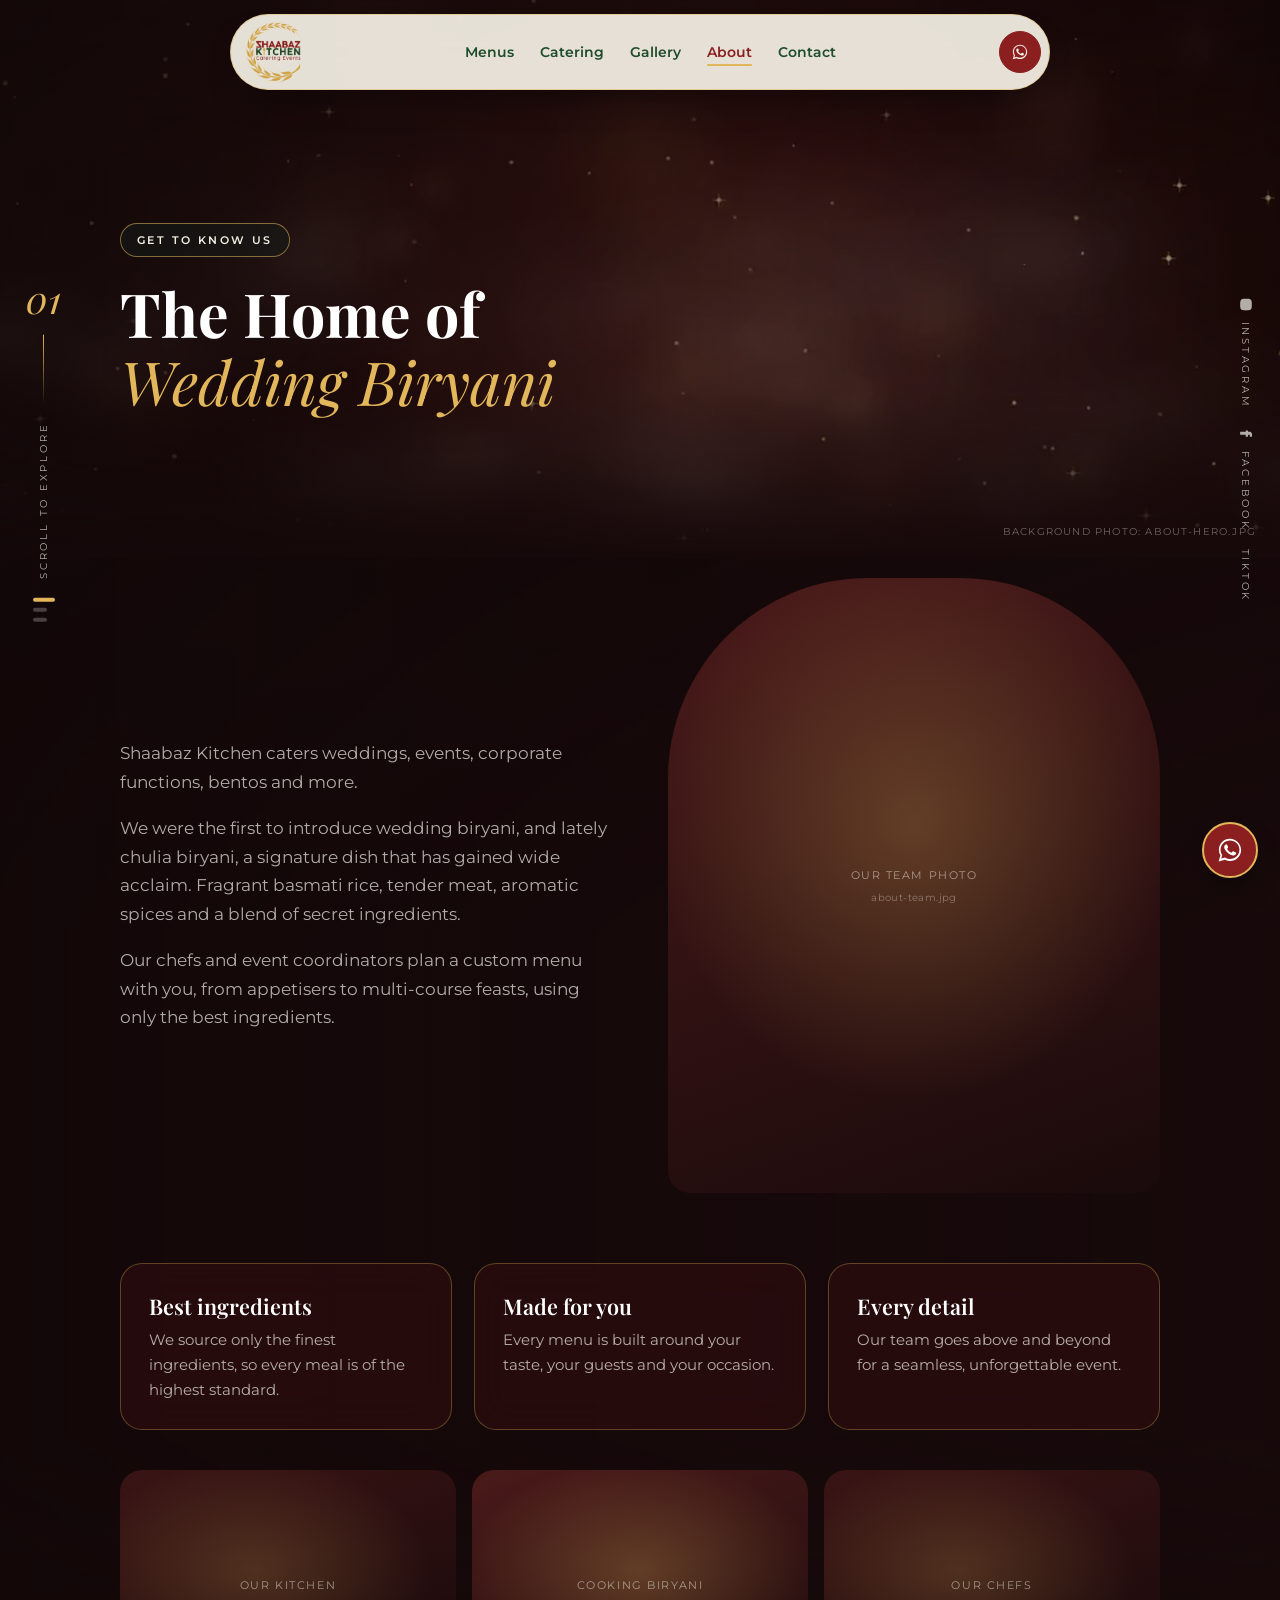
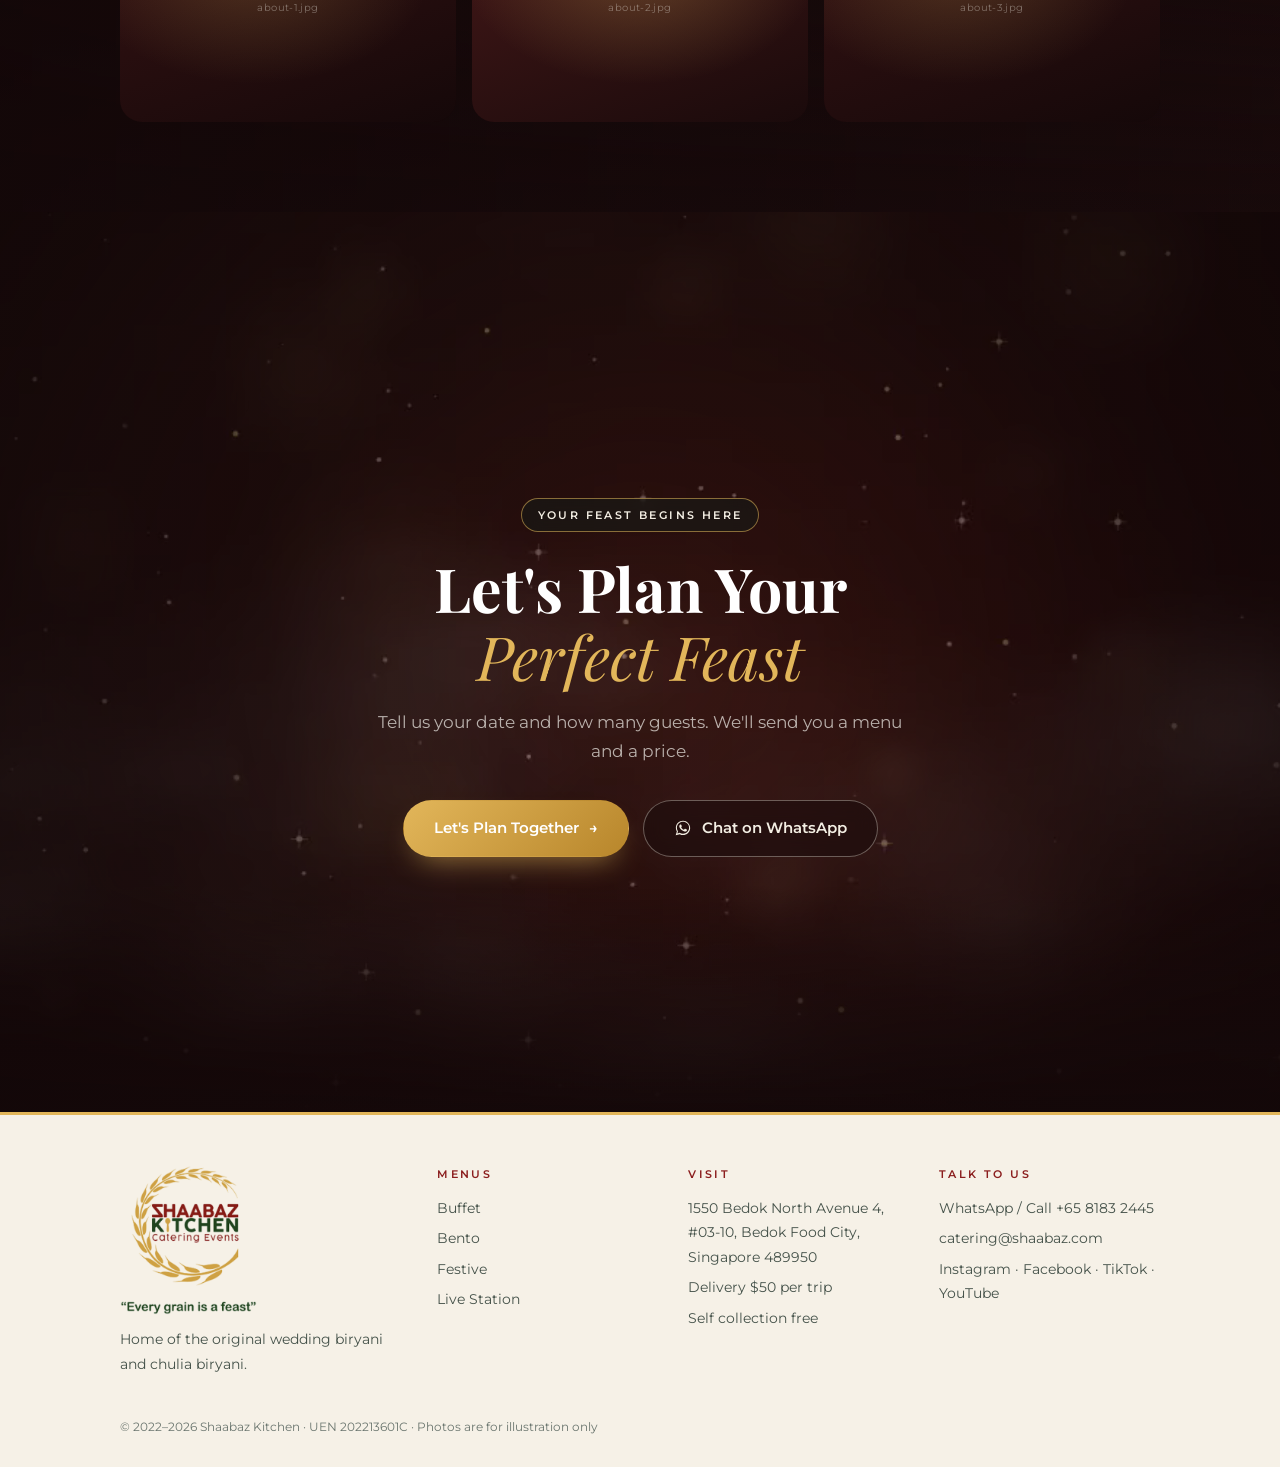
==== commit b822cab2: "Add a steam opening and a background video for every section The site now opens with full-screen bir" ====
--- a/about.html
+++ b/about.html
@@ -20,7 +20,7 @@
 <link rel="stylesheet" href="css/style.css">
 </head>
 <body>
-<div class="loader" aria-hidden="true"><div class="loader-inner"><img src="images/logo-full.png" alt="" width="240" height="262"></div></div>
+<div class="loader intro" aria-hidden="true"><canvas class="intro-steam"></canvas><div class="loader-inner"><img src="images/logo-full.png" alt="" width="240" height="262"></div></div>
 
 <div class="nav-wrap">
   <nav class="nav" aria-label="Main">
@@ -48,7 +48,7 @@
 <main>
 
 <section class="scene short" data-scene>
-  <div class="scene-bg" data-photo="images/photos/about-hero.jpg" aria-hidden="true"></div><span class="photo-tag">Background photo: about-hero.jpg</span>
+  <div class="scene-bg" data-photo="images/photos/about-hero.jpg" aria-hidden="true"><video class="bg-video" data-lazy muted loop playsinline preload="none" poster="images/photos/our-story.jpg" aria-hidden="true"><source src="videos/our-story.webm" type="video/webm"><source src="videos/our-story.mp4" type="video/mp4"></video></div><span class="photo-tag">Background photo: about-hero.jpg</span>
   <div class="wrap">
     <span class="pill-label reveal">Get to know us</span>
     <h1 class="title reveal d1">The Home of<em>Wedding Biryani</em></h1>
@@ -74,7 +74,7 @@
 </section>
 
 <section class="scene centered" data-scene>
-  <div class="scene-bg" data-photo="images/photos/closing.jpg" aria-hidden="true"></div><span class="photo-tag">Background photo: closing.jpg</span>
+  <div class="scene-bg" data-photo="images/photos/closing.jpg" aria-hidden="true"><video class="bg-video" data-lazy muted loop playsinline preload="none" poster="images/photos/closing.jpg" aria-hidden="true"><source src="videos/closing.webm" type="video/webm"><source src="videos/closing.mp4" type="video/mp4"></video></div><span class="photo-tag">Background photo: closing.jpg</span>
   <div class="wrap center">
     <span class="pill-label reveal">Your feast begins here</span>
     <h2 class="title reveal d1">Let's Plan Your<em>Perfect Feast</em></h2>
--- a/css/style.css
+++ b/css/style.css
@@ -518,3 +518,21 @@
 @keyframes marquee { to { transform: translateX(-50%); } }
 .price { font-size: 1.5rem; }
 .trusted { flex-direction: column; align-items: stretch; }
+
+
+/* Background videos: stay hidden until a real video file is playing */
+.bg-video { position: absolute; inset: 0; width: 100%; height: 100%; object-fit: cover; opacity: 0; transition: opacity 1.2s ease; }
+.bg-video.playing { opacity: 1; }
+
+/* ---------- Steam opening: steam fills the screen, then parts to reveal the site ---------- */
+.loader.intro { background: transparent; transition: opacity .9s ease, visibility .9s; cursor: pointer; }
+.loader.intro::before { content: ""; position: absolute; inset: 0; background: radial-gradient(ellipse at 50% 60%, #4a1a14 0%, #1a0b0c 60%, #0b0405 100%); transition: opacity 1.3s ease; }
+.loader.intro.parting::before { opacity: 0; }
+.loader.intro .intro-steam { position: absolute; inset: 0; width: 100%; height: 100%; pointer-events: none; }
+.loader.intro .loader-inner { position: relative; z-index: 2; width: min(260px, 60vw); aspect-ratio: 1; border-radius: 50%; place-items: center;
+  background: radial-gradient(circle, rgba(246,241,231,.97) 55%, rgba(246,241,231,0) 72%); animation: introLogo 1.6s .5s ease both; transition: transform 1.2s ease, opacity .9s ease; }
+.loader.intro .loader-inner img { width: 62%; }
+.loader.intro.parting .loader-inner { transform: scale(1.25); opacity: 0; }
+@keyframes introLogo { from { opacity: 0; transform: scale(.85); filter: blur(8px); } to { opacity: 1; transform: none; filter: none; } }
+/* every section's video sits under the dark overlay so the words stay easy to read */
+.scene-bg .bg-video { z-index: 0; }
